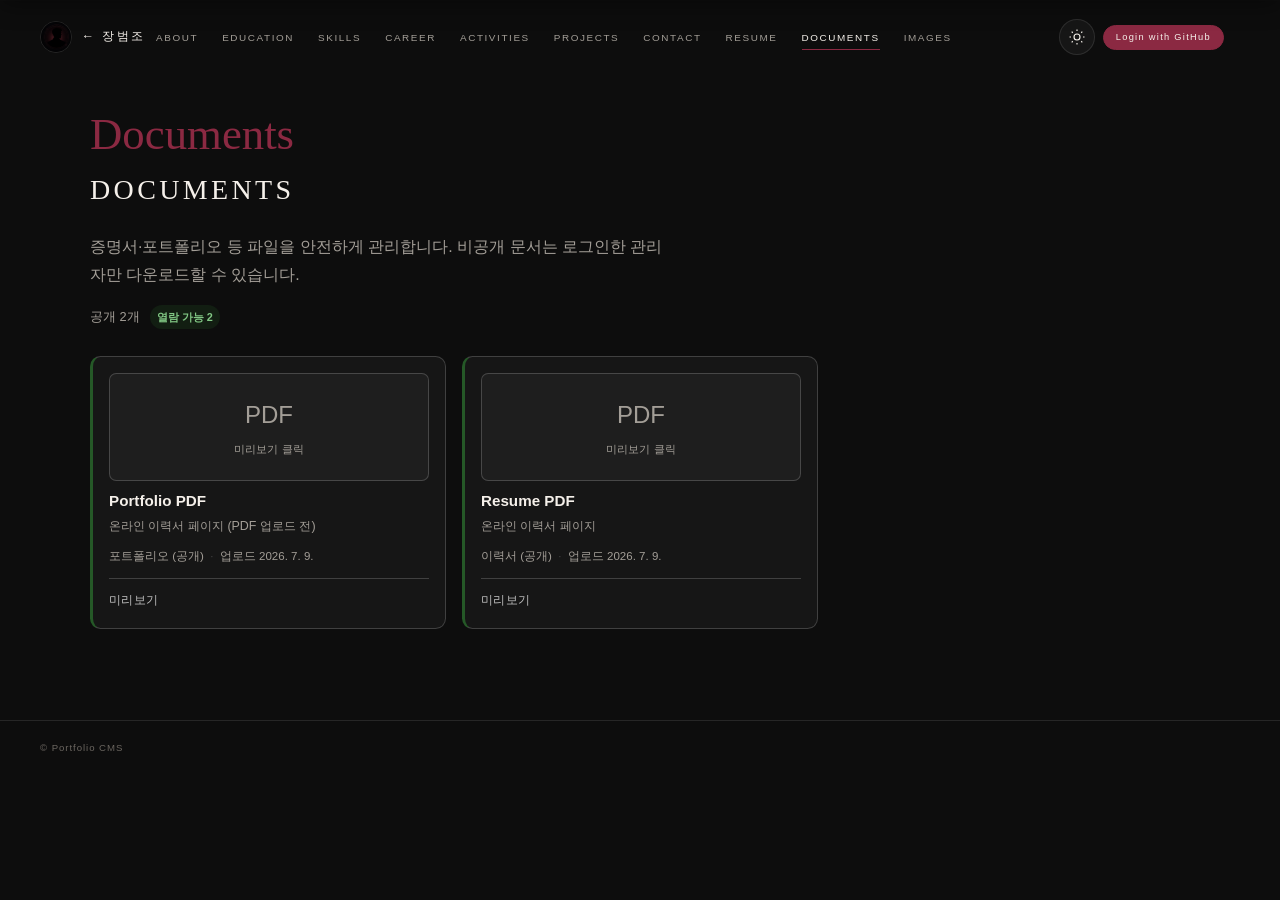
==== pages/documents.html @ 9049a234 "Desktop portfolio upload" ====
<!DOCTYPE html>
<html lang="ko">
<head>
  <meta charset="UTF-8">
  <meta name="viewport" content="width=device-width, initial-scale=1.0, viewport-fit=cover">
  <title>Documents | Portfolio CMS</title>
  <link rel="stylesheet" href="../css/style.css">
  <link rel="stylesheet" href="../css/themes.css">
  <link rel="stylesheet" href="../css/mobile.css">
  <link rel="stylesheet" href="../css/editor.css">
  <link rel="stylesheet" href="../css/pages.css">
</head>
<body>
  <header class="site-header" id="header">
    <a href="../index.html" class="brand">JANG BEOM JO</a>
    <nav class="nav-desktop" id="navDesktop"></nav>
    <div class="header-actions" id="headerActions"></div>
    <button class="nav-toggle" type="button" aria-label="메뉴" aria-expanded="false">
      <span></span><span></span>
    </button>
  </header>
  <nav class="nav-mobile" id="navMobile" aria-hidden="true"></nav>
  <script src="../js/cms/nav.js"></script>

  <main class="page-main">
    <div class="container">
      <div class="documents-page__head reveal">
        <span class="section-index">Documents</span>
        <h1 class="section-title">DOCUMENTS</h1>
        <p class="page-lead">증명서·포트폴리오 등 파일을 안전하게 관리합니다. 비공개 문서는 로그인한 관리자만 다운로드할 수 있습니다.</p>
        <div class="documents-legend reveal edit-only">
          <span class="doc-badge doc-badge--public">공개</span>
          <span class="doc-badge doc-badge--private">비공개</span>
          <span class="doc-badge doc-badge--link">링크 공유</span>
          <span class="doc-badge doc-badge--password">비밀번호</span>
        </div>
        <div class="documents-summary" id="documentsSummary"></div>

        <div class="page-action-hub edit-only" id="documentsActionHub">
          <div class="page-action-bar">
            <button type="button" class="page-action-btn page-action-btn--primary" id="docUploadBtn">↑ 파일 업로드</button>
            <button type="button" class="page-action-btn" id="docAddEmptyBtn">+ 빈 문서 추가</button>
          </div>
        </div>
      </div>
      <div class="doc-dropzone edit-only" id="docDropzone">
        <p>파일을 드래그 앤 드롭하거나 클릭하여 업로드</p>
        <small>PDF, PNG, JPG, DOCX, HWP, ZIP</small>
      </div>
      <div class="documents-grid reveal" id="documentsGrid"></div>
    </div>
  </main>

  <footer class="site-footer"><p>© Portfolio CMS</p></footer>
  <div class="editor-drawer" id="editorDrawer" aria-hidden="true"></div>

  <script src="../js/portfolio-data.js"></script>
  <script src="../js/data-loader.js"></script>
  <script src="../js/editor/store.js"></script>
  <script src="../js/editor/history.js"></script>
  <script src="../js/editor/autosave.js"></script>
  <script src="../js/editor/draft.js"></script>
  <script src="../js/cms/shared.js"></script>
  <script src="../js/cms/documents-access.js"></script>
  <script src="../js/cms/page-actions.js"></script>
  <script src="../js/editor/auth.js"></script>
  <script src="../js/editor/github.js"></script>
  <script src="../js/editor/upload.js"></script>
  <script src="../js/editor/ui.js"></script>
  <script src="../js/cms/github-panel.js"></script>
  <script src="../js/cms/header.js"></script>
  <script src="../js/seo.js"></script>
  <script src="../js/theme.js"></script>
  <script src="../js/editor/inline-editor.js"></script>
  <script src="../js/pages/documents.js"></script>
</body>
</html>
---- css/style.css ----
/* ===================================================
   장범조 Portfolio — Editorial Dark Theme
   =================================================== */

:root {
  --page-gutter: clamp(1rem, 4.5vw, 1.5rem);
  --black: #050505;
  --surface: #0c0c0c;
  --surface-2: #121212;
  --line: rgba(255, 255, 255, 0.1);
  --line-strong: rgba(255, 255, 255, 0.18);
  --white: #f2efe8;
  --muted: #9a9590;
  --muted-dim: #6b6660;
  --accent: #7a1f1f;
  --accent-deep: #4a1212;
  --serif: "Playfair Display", "Noto Serif KR", serif;
  --sans: "Noto Sans KR", sans-serif;
  --signature: "Cormorant Garamond", serif;
  --container: min(1100px, calc(100% - 2 * var(--page-gutter, 1.5rem)));
  --section-pad: clamp(3.5rem, 7vw, 6rem);
  --ease: cubic-bezier(0.22, 1, 0.36, 1);
  --portrait-w: min(280px, 72vw);
  --portrait-w-sm: min(220px, 55vw);
}

*, *::before, *::after { margin: 0; padding: 0; box-sizing: border-box; }

html { scroll-behavior: smooth; scroll-padding-top: 72px; }

body {
  font-family: var(--sans);
  background: var(--black);
  color: var(--white);
  line-height: 1.75;
  font-weight: 300;
  overflow-x: hidden;
  -webkit-font-smoothing: antialiased;
}

a { color: inherit; text-decoration: none; transition: color 0.25s; }

img {
  display: block;
  width: 100%;
  height: 100%;
  object-fit: cover;
  object-position: top center;
}

/* 업로드·프로필 사진 — 원본 색상 유지 */
.brand__logo,
.header-actions__avatar,
.portrait-frame img,
.education-visual__img,
.image-card img,
.doc-card__thumb img,
.project-screenshot,
.hero-portrait img,
.about-portrait img {
  filter: none;
}

.container { width: var(--container); margin-inline: auto; }

/* ── Header ── */
.site-header {
  position: fixed;
  inset: 0 0 auto;
  z-index: 100;
  display: flex;
  align-items: center;
  justify-content: space-between;
  padding: 1.2rem clamp(1.2rem, 4vw, 2.5rem);
  transition: background 0.35s, border-color 0.35s;
  gap: 0.65rem;
}

.site-header .brand,
.site-header .nav-toggle {
  position: relative;
  z-index: 2;
  flex-shrink: 0;
}

.nav-desktop a,
.site-header .brand {
  pointer-events: auto;
}

.site-header.is-scrolled {
  background: rgba(5, 5, 5, 0.92);
  backdrop-filter: blur(12px);
  border-bottom: 1px solid var(--line);
}

.brand {
  font-family: var(--serif);
  font-size: 0.78rem;
  letter-spacing: 0.2em;
  display: inline-flex;
  align-items: center;
  gap: 0.6rem;
}

.brand__logo {
  width: 32px;
  height: 32px;
  border-radius: 50%;
  object-fit: cover;
  border: 1px solid var(--line);
}

.header-actions {
  display: flex;
  align-items: center;
  gap: 0.5rem;
  margin-left: auto;
  margin-right: 1rem;
}

.header-actions__btn,
.header-actions__user {
  display: inline-flex;
  align-items: center;
  gap: 0.45rem;
  padding: 0.4rem 0.75rem;
  font-size: 0.58rem;
  letter-spacing: 0.14em;
  color: var(--muted);
  background: rgba(255, 255, 255, 0.04);
  border: 1px solid var(--line);
  border-radius: 999px;
  cursor: pointer;
}

.header-actions__btn:hover,
.header-actions__user:hover {
  color: var(--white);
  border-color: var(--accent);
}

.header-actions__btn--primary {
  color: var(--white);
  background: var(--accent);
  border-color: var(--accent);
}

.header-actions__btn--ghost {
  background: transparent;
}

.header-actions__avatar {
  width: 24px;
  height: 24px;
  border-radius: 50%;
  object-fit: cover;
  border: 1px solid var(--line);
}

.nav-desktop { display: flex; gap: clamp(0.7rem, 2vw, 1.5rem); }

.nav-desktop a {
  font-size: 0.62rem;
  letter-spacing: 0.16em;
  color: var(--muted);
  position: relative;
}

.nav-desktop a.is-active,
.nav-desktop a:hover { color: var(--white); }

.nav-desktop a.is-active::after {
  content: "";
  position: absolute;
  left: 0;
  bottom: -4px;
  width: 100%;
  height: 1px;
  background: var(--accent);
}

.nav-toggle {
  display: none;
  flex-direction: column;
  gap: 6px;
  background: none;
  border: none;
  cursor: pointer;
  padding: 8px;
  min-width: 44px;
  min-height: 44px;
  align-items: center;
  justify-content: center;
}

header.menu-open {
  z-index: 106;
}

.nav-toggle span { display: block; width: 22px; height: 1px; background: var(--white); transition: transform 0.3s; }

.nav-mobile {
  position: fixed;
  inset: 0;
  z-index: 10100;
  background: rgba(5, 5, 5, 0.98);
  display: flex;
  flex-direction: column;
  align-items: stretch;
  justify-content: flex-start;
  gap: 0;
  padding: calc(4.5rem + env(safe-area-inset-top, 0px)) var(--page-gutter, 1rem) calc(2rem + env(safe-area-inset-bottom, 0px));
  overflow-y: auto;
  -webkit-overflow-scrolling: touch;
  opacity: 0;
  visibility: hidden;
  pointer-events: none;
  transition: opacity 0.25s, visibility 0.25s;
}

.nav-mobile a {
  display: block;
  width: 100%;
  padding: 0.85rem 0.25rem;
  font-family: var(--serif);
  font-size: 1rem;
  letter-spacing: 0.08em;
  color: var(--white);
  text-align: center;
  border-bottom: 1px solid var(--line);
  -webkit-tap-highlight-color: rgba(122, 31, 31, 0.3);
}

.nav-mobile a:active {
  color: var(--accent);
  background: rgba(255, 255, 255, 0.04);
}

.nav-mobile a:hover { color: var(--accent); }

.nav-mobile.is-open,
header.menu-open ~ .nav-mobile,
body.nav-open .nav-mobile {
  opacity: 1;
  visibility: visible;
  pointer-events: auto;
}

.nav-mobile-actions {
  display: flex;
  flex-direction: column;
  align-items: stretch;
  gap: 0.65rem;
  margin-top: 1.25rem;
  padding-top: 1.25rem;
  border-top: 1px solid var(--line);
  width: 100%;
}

.nav-mobile-actions .header-actions__btn,
.nav-mobile-actions .header-actions__user {
  width: 100%;
  justify-content: center;
  padding: 0.65rem 1rem;
  font-size: 0.72rem;
}

.editor-drawer {
  position: fixed;
  inset: 0;
  z-index: 260;
  display: flex;
  justify-content: flex-end;
  pointer-events: none;
  opacity: 0;
  transition: opacity 0.25s ease;
}

.editor-drawer.is-open {
  opacity: 1;
  pointer-events: auto;
}

.editor-drawer__panel {
  width: min(440px, 100%);
  height: 100%;
  background: rgba(12, 12, 12, 0.97);
  border-left: 1px solid var(--line);
  backdrop-filter: blur(22px);
  display: flex;
  flex-direction: column;
  transform: translateX(100%);
  transition: transform 0.3s var(--ease);
}

.editor-drawer.is-open .editor-drawer__panel {
  transform: translateX(0);
}

.editor-drawer__head,
.editor-drawer__foot {
  display: flex;
  justify-content: space-between;
  align-items: center;
  padding: 1rem 1.1rem;
  border-bottom: 1px solid var(--line);
}

.editor-drawer__foot {
  border-top: 1px solid var(--line);
  border-bottom: none;
  margin-top: auto;
}

.editor-drawer__body {
  flex: 1;
  overflow-y: auto;
  padding: 1rem 1.1rem 1.4rem;
}

.editor-drawer__section {
  border: 1px solid var(--line);
  border-radius: 12px;
  padding: 0.8rem;
  margin-bottom: 0.8rem;
  background: rgba(255, 255, 255, 0.025);
}

.editor-drawer__section h4 {
  font-size: 0.72rem;
  letter-spacing: 0.16em;
  color: var(--accent);
  margin-bottom: 0.7rem;
  text-transform: uppercase;
}

.editor-drawer__field {
  display: flex;
  flex-direction: column;
  gap: 0.3rem;
  margin-bottom: 0.7rem;
  font-size: 0.68rem;
  letter-spacing: 0.06em;
  color: var(--muted);
  text-transform: uppercase;
}

.editor-drawer__field input,
.editor-drawer__field textarea,
.editor-drawer__field select {
  width: 100%;
  padding: 0.6rem 0.7rem;
  background: rgba(0, 0, 0, 0.35);
  border: 1px solid var(--line);
  border-radius: 6px;
  color: var(--white);
  font-family: inherit;
  font-size: 0.82rem;
}

.editor-drawer__list {
  display: flex;
  flex-direction: column;
  gap: 0.5rem;
}

.editor-drawer__row {
  display: flex;
  align-items: center;
  gap: 0.4rem;
}

.editor-drawer__row input {
  flex: 1;
}

.editor-drawer__btn,
.editor-drawer__ghost {
  padding: 0.45rem 0.7rem;
  font-size: 0.64rem;
  letter-spacing: 0.1em;
  border: 1px solid var(--line);
  border-radius: 6px;
  background: transparent;
  color: var(--white);
  cursor: pointer;
}

.editor-drawer__btn:hover,
.editor-drawer__ghost:hover {
  border-color: var(--accent);
}

.editor-drawer__btn--primary {
  background: var(--accent);
  border-color: var(--accent);
}

.editor-drawer__dropzone {
  border: 1px dashed var(--accent);
  border-radius: 8px;
  padding: 0.9rem;
  text-align: center;
  color: var(--muted);
  cursor: pointer;
  margin-bottom: 0.6rem;
}

.editor-drawer__dropzone.is-dragover {
  background: rgba(122, 31, 31, 0.12);
}

.editor-drawer__media-list {
  display: flex;
  flex-direction: column;
  gap: 0.5rem;
  margin-bottom: 0.7rem;
}

.editor-drawer__media-item {
  display: flex;
  align-items: center;
  gap: 0.6rem;
  padding: 0.5rem;
  border: 1px solid var(--line);
  border-radius: 8px;
  background: rgba(255, 255, 255, 0.03);
}

.editor-drawer__media-item img {
  width: 44px;
  height: 44px;
  border-radius: 6px;
  object-fit: cover;
  filter: none;
}

.editor-drawer__media-item strong {
  display: block;
  font-size: 0.72rem;
  color: var(--white);
}

.editor-drawer__media-item span {
  display: block;
  font-size: 0.62rem;
  color: var(--muted);
}

@media (max-width: 900px) {
  .header-actions {
    margin-right: 0.5rem;
  }
}

@media (max-width: 960px) {
  .nav-desktop { display: none; }
  .nav-toggle { display: flex; }
  #headerActions { display: none; }
  .site-header {
    padding: 0.85rem clamp(0.85rem, 3vw, 1.25rem);
    gap: 0.5rem;
  }
}

.menu-open .nav-toggle span:first-child { transform: translateY(3.5px) rotate(45deg); }
.menu-open .nav-toggle span:last-child { transform: translateY(-3.5px) rotate(-45deg); }

/* ── Portrait frames (controlled size) ── */
.portrait-frame {
  position: relative;
  overflow: hidden;
  background: var(--surface-2);
  border: 1px solid var(--line);
}

.portrait-frame--hero {
  width: var(--portrait-w);
  aspect-ratio: 3 / 4;
  max-height: min(68vh, 480px);
}

.portrait-frame--about {
  width: var(--portrait-w-sm);
  aspect-ratio: 3 / 4;
  margin-left: auto;
}

/* ── Hero ── */
.hero {
  min-height: 100vh;
  display: flex;
  align-items: center;
  padding: clamp(5rem, 10vw, 7rem) 0 clamp(2rem, 4vw, 3rem);
}

.hero-inner {
  display: grid;
  grid-template-columns: auto 1fr;
  align-items: center;
  gap: clamp(2rem, 5vw, 4.5rem);
}

.hero-body {
  position: relative;
  max-width: 520px;
}

.hero-eyebrow {
  font-size: 0.68rem;
  letter-spacing: 0.18em;
  color: var(--accent);
  text-transform: uppercase;
  margin-bottom: 1.2rem;
}

.hero-name {
  font-family: var(--serif);
  font-size: clamp(2.4rem, 5.5vw, 4.2rem);
  font-weight: 400;
  line-height: 1.08;
  letter-spacing: 0.03em;
  margin-bottom: 1.4rem;
}

.hero-tagline-ko {
  font-size: 0.92rem;
  color: var(--white);
  line-height: 1.85;
  margin-bottom: 0.5rem;
}

.hero-tagline-en {
  font-size: 0.82rem;
  color: var(--muted);
  line-height: 1.8;
  margin-bottom: 1.8rem;
}

.hero-links {
  display: flex;
  align-items: center;
  gap: 0.7rem;
  font-size: 0.65rem;
  letter-spacing: 0.14em;
  color: var(--muted);
}

.hero-links a:hover { color: var(--white); }
.hero-links span { color: var(--muted-dim); }

.hero-scroll {
  position: absolute;
  right: -2rem;
  bottom: 0;
  display: flex;
  flex-direction: column;
  align-items: center;
  gap: 0.6rem;
}

.hero-scroll span {
  writing-mode: vertical-rl;
  font-size: 0.58rem;
  letter-spacing: 0.28em;
  color: var(--muted-dim);
}

.hero-scroll i {
  display: block;
  width: 1px;
  height: 48px;
  background: linear-gradient(to bottom, var(--muted-dim), transparent);
  animation: scrollPulse 2s ease-in-out infinite;
}

@keyframes scrollPulse {
  0%, 100% { opacity: 0.35; }
  50% { opacity: 1; }
}

/* ── Sections shared ── */
.section { position: relative; }

.section-index {
  display: block;
  font-family: var(--serif);
  font-size: clamp(2rem, 3.5vw, 3rem);
  color: var(--accent);
  line-height: 1;
  margin-bottom: 0.5rem;
}

.section-index--light { color: rgba(255, 255, 255, 0.45); }

.section-title {
  font-family: var(--serif);
  font-size: clamp(1.3rem, 2.5vw, 1.75rem);
  font-weight: 400;
  letter-spacing: 0.12em;
  margin-bottom: 1.2rem;
}

.section-title--light { color: var(--white); }

.section-head {
  display: flex;
  justify-content: space-between;
  align-items: flex-end;
  margin-bottom: 2rem;
  padding-bottom: 1rem;
  border-bottom: 1px solid var(--line);
}

.text-link {
  font-size: 0.65rem;
  letter-spacing: 0.12em;
  color: var(--muted);
  transition: color 0.25s;
}

.text-link:hover { color: var(--white); }

.reveal {
  opacity: 0;
  transform: translateY(24px);
  transition: opacity 0.8s var(--ease), transform 0.8s var(--ease);
}

.reveal.is-visible { opacity: 1; transform: translateY(0); }

/* ── About ── */
.section-about {
  padding: var(--section-pad) 0;
  background: var(--surface);
  border-top: 1px solid var(--line);
}

.about-grid {
  display: grid;
  grid-template-columns: 1fr auto;
  gap: clamp(2rem, 4vw, 3.5rem);
  align-items: start;
  margin-bottom: clamp(2rem, 4vw, 3rem);
}

.about-copy p {
  color: var(--muted);
  font-size: 0.9rem;
  margin-bottom: 0.85rem;
  max-width: 480px;
  line-height: 1.85;
}

.signature {
  font-family: var(--signature);
  font-style: italic;
  font-size: 1.6rem;
  color: var(--white) !important;
  margin-top: 1.2rem !important;
}

.about-meta {
  display: grid;
  grid-template-columns: 1fr 1fr;
  gap: clamp(1.5rem, 3vw, 3rem);
  padding-top: 2rem;
  border-top: 1px solid var(--line);
}

.meta-block h3 {
  font-size: 0.65rem;
  letter-spacing: 0.18em;
  color: var(--muted-dim);
  margin-bottom: 1.2rem;
}

.timeline-compact { list-style: none; }

.timeline-compact time {
  display: block;
  font-size: 0.72rem;
  color: var(--muted-dim);
  margin-bottom: 0.2rem;
}

.timeline-compact p {
  font-size: 0.88rem;
  color: var(--white);
  margin-bottom: 0.8rem;
}

.stack-lines p {
  display: flex;
  gap: 1rem;
  font-size: 0.82rem;
  color: var(--muted);
  padding: 0.55rem 0;
  border-bottom: 1px solid var(--line);
}

.stack-lines p span {
  flex: 0 0 72px;
  font-size: 0.65rem;
  letter-spacing: 0.1em;
  color: var(--white);
}

/* ── Skills ── */
.section-skills {
  padding: var(--section-pad) 0;
  background: var(--black);
}

.skill-bar { margin-bottom: 1.2rem; }

.skill-bar__label {
  display: flex;
  justify-content: space-between;
  margin-bottom: 0.45rem;
  font-size: 0.72rem;
}

.skill-bar__label span:first-child { color: var(--white); letter-spacing: 0.06em; }
.skill-bar__label span:last-child { color: var(--muted-dim); font-size: 0.62rem; }

.skill-bar__track {
  height: 2px;
  background: rgba(255, 255, 255, 0.08);
}

.skill-bar__fill {
  height: 100%;
  width: 0;
  background: linear-gradient(to right, var(--accent), var(--white));
  transition: width 1.1s var(--ease);
}

.reveal.is-visible .skill-bar__fill { width: var(--w); }

.tech-cloud {
  display: flex;
  flex-wrap: wrap;
  gap: 0.45rem;
  margin-top: 2rem;
  padding-top: 1.5rem;
  border-top: 1px solid var(--line);
}

.tech-tag {
  font-size: 0.62rem;
  letter-spacing: 0.06em;
  padding: 0.3rem 0.6rem;
  border: 1px solid var(--line);
  color: var(--muted);
}

/* ── Education ── */
.section-education {
  display: grid;
  grid-template-columns: 1fr 1fr;
  min-height: 380px;
}

.education-panel {
  position: relative;
  overflow: hidden;
  background: var(--accent-deep);
  display: flex;
  flex-direction: column;
  justify-content: center;
}

.education-panel__bg {
  position: absolute;
  inset: 0;
  z-index: 0;
  background-color: var(--accent-deep);
  background-size: cover;
  background-position: center;
  background-repeat: no-repeat;
}

.education-panel__content {
  position: relative;
  z-index: 1;
  padding: clamp(2rem, 4vw, 3.5rem);
}

.education-panel__bg-btn {
  position: absolute;
  top: 1rem;
  right: 1rem;
  z-index: 2;
  padding: 0.45rem 0.75rem;
  border: 1px solid rgba(255, 255, 255, 0.35);
  background: rgba(0, 0, 0, 0.35);
  color: rgba(255, 255, 255, 0.9);
  font-size: 0.62rem;
  letter-spacing: 0.08em;
  cursor: pointer;
  transition: background 0.25s, border-color 0.25s;
}

.education-panel__bg-btn:hover {
  background: rgba(0, 0, 0, 0.55);
  border-color: rgba(255, 255, 255, 0.55);
}

.timeline-full { list-style: none; margin-bottom: 1.5rem; }

.timeline-full li {
  display: grid;
  grid-template-columns: 130px 1fr;
  gap: 1rem;
  padding: 1rem 0;
  border-bottom: 1px solid rgba(255, 255, 255, 0.1);
}

.timeline-full li:last-child { border-bottom: none; }

.timeline-full time {
  font-size: 0.72rem;
  color: rgba(255, 255, 255, 0.45);
}

.timeline-full strong {
  display: block;
  font-weight: 500;
  font-size: 0.88rem;
  margin-bottom: 0.2rem;
}

.timeline-full p {
  font-size: 0.8rem;
  color: rgba(255, 255, 255, 0.6);
  line-height: 1.65;
}

.education-panel .text-link { color: rgba(255, 255, 255, 0.65); }
.education-panel .text-link:hover { color: var(--white); }

.education-resume-links {
  display: flex;
  flex-wrap: wrap;
  gap: 1.25rem;
  margin-top: 1.25rem;
}

.section-crosslink {
  margin-top: 1rem;
  font-size: 0.85rem;
  color: var(--muted);
}

.section-crosslink a {
  color: var(--accent);
  font-weight: 500;
}

.education-visual {
  position: relative;
  overflow: hidden;
  min-height: 280px;
  height: 100%;
  background: var(--black);
}

.education-visual__img {
  display: block;
  width: 100%;
  height: 100%;
  min-height: 280px;
  object-fit: cover;
  object-position: center;
}

.education-visual__deco {
  position: absolute;
  right: clamp(1.2rem, 3vw, 2.5rem);
  top: 50%;
  transform: translateY(-50%);
  z-index: 1;
  writing-mode: vertical-rl;
  font-family: var(--serif);
  font-size: clamp(0.9rem, 1.8vw, 1.25rem);
  letter-spacing: 0.35em;
  color: rgba(255, 255, 255, 0.12);
  line-height: 2.2;
  user-select: none;
}

/* ── Projects ── */
.section-projects {
  padding: var(--section-pad) 0;
  background: var(--surface);
  border-top: 1px solid var(--line);
}

.project-grid {
  display: grid;
  grid-template-columns: repeat(3, 1fr);
  gap: 1rem;
}

.project-card {
  border: 1px solid var(--line);
  background: var(--surface-2);
  cursor: pointer;
  transition: transform 0.35s var(--ease), border-color 0.35s;
}

.project-card:hover {
  transform: translateY(-4px);
  border-color: var(--line-strong);
}

.project-card__thumb { height: 140px; }

.project-card__thumb--paws {
  background: linear-gradient(160deg, rgba(122, 31, 31, 0.4), #141010);
}

.project-card__thumb--health {
  background: linear-gradient(160deg, rgba(80, 90, 110, 0.45), #0e1014);
}

.project-card__thumb--hobby {
  background: linear-gradient(160deg, rgba(70, 85, 65, 0.4), #0c0e0b);
}

.project-card__body { padding: 1.1rem; }

.project-card__meta {
  display: flex;
  justify-content: space-between;
  align-items: baseline;
  margin-bottom: 0.25rem;
}

.project-card__meta h3 {
  font-family: var(--serif);
  font-size: 0.95rem;
  letter-spacing: 0.04em;
}

.project-card__gh {
  font-size: 0.75rem;
  color: var(--muted-dim);
}

.project-card__gh:hover { color: var(--white); }

.project-card__body time {
  display: block;
  font-size: 0.65rem;
  color: var(--accent);
  letter-spacing: 0.08em;
  margin-bottom: 0.15rem;
}

.project-card__body small {
  display: block;
  font-size: 0.68rem;
  color: var(--muted-dim);
  margin-bottom: 0.5rem;
}

.project-card__body p {
  font-size: 0.8rem;
  color: var(--muted);
  line-height: 1.7;
  min-height: 2.6em;
  margin-bottom: 0.7rem;
}

.project-card__tags { display: flex; flex-wrap: wrap; gap: 0.3rem; }

.project-card__tags span {
  font-size: 0.58rem;
  letter-spacing: 0.05em;
  padding: 0.2rem 0.45rem;
  border: 1px solid var(--line);
  color: var(--muted-dim);
}

/* ── Activities ── */
.section-activities {
  padding: var(--section-pad) 0;
  position: relative;
  border-top: 1px solid var(--line);
}

.section-activities__bg {
  position: absolute;
  inset: 0;
  background-size: cover;
  background-position: center;
  background-repeat: no-repeat;
  filter: grayscale(100%) blur(1px);
  z-index: 0;
}

.section-activities .container { position: relative; z-index: 1; }

.activity-grid {
  display: grid;
  grid-template-columns: repeat(4, 1fr);
  gap: 0.85rem;
}

.activity-card {
  text-align: center;
  padding: 1.4rem 0.8rem;
  border: 1px solid var(--line);
  background: rgba(255, 255, 255, 0.03);
  transition: background 0.3s;
}

.activity-card:hover { background: rgba(255, 255, 255, 0.06); }

.activity-card time {
  display: block;
  font-size: 0.6rem;
  color: var(--accent);
  letter-spacing: 0.08em;
  margin-bottom: 0.5rem;
}

.activity-card p {
  font-size: 0.85rem;
  line-height: 1.55;
  margin-bottom: 0.25rem;
}

.activity-card small {
  font-size: 0.72rem;
  color: var(--muted);
}

/* ── Contact (compact) ── */
.section-contact {
  padding: clamp(2.5rem, 5vw, 3.5rem) 0;
  background: var(--surface);
  border-top: 1px solid var(--line);
}

.contact-compact {
  max-width: 900px;
}

.contact-head {
  display: flex;
  align-items: baseline;
  gap: 1.2rem;
  margin-bottom: 0.5rem;
}

.contact-head .section-index { margin-bottom: 0; font-size: 1.8rem; }
.contact-head .section-title { margin-bottom: 0; font-size: 1.2rem; }

.contact-lead {
  font-size: 0.85rem;
  color: var(--muted);
  margin-bottom: 1.2rem;
}

.contact-row {
  display: grid;
  grid-template-columns: repeat(4, 1fr);
  gap: 1rem;
  padding-top: 1rem;
  border-top: 1px solid var(--line);
}

.edit-mode .contact-row {
  grid-template-columns: repeat(3, 1fr);
}

.contact-link-field {
  display: inline-block;
  min-width: 6rem;
  min-height: 1.2em;
  word-break: break-all;
}

.edit-mode .contact-link-field:empty::before,
.edit-mode .contact-link-field[data-placeholder]:not(:focus):empty::before {
  content: attr(data-placeholder);
  color: var(--muted);
  opacity: 0.6;
}

.contact-row dt {
  font-size: 0.58rem;
  letter-spacing: 0.16em;
  color: var(--muted-dim);
  margin-bottom: 0.25rem;
}

.contact-row dd { font-size: 0.82rem; }

.copy-btn {
  background: none;
  border: none;
  color: var(--white);
  font-family: inherit;
  font-size: inherit;
  cursor: pointer;
  padding: 0;
  text-align: left;
}

.copy-btn:hover,
.contact-row a:hover { color: var(--accent); }

/* ── Footer & toast ── */
.site-footer {
  display: flex;
  justify-content: space-between;
  align-items: center;
  padding: 1.2rem clamp(1.2rem, 4vw, 2.5rem);
  border-top: 1px solid var(--line);
  font-size: 0.6rem;
  letter-spacing: 0.1em;
  color: var(--muted-dim);
}

.top-btn {
  background: none;
  border: 1px solid var(--line);
  color: var(--muted);
  font-size: 0.58rem;
  letter-spacing: 0.12em;
  padding: 0.4rem 0.75rem;
  cursor: pointer;
  transition: color 0.25s, border-color 0.25s;
}

.top-btn:hover { color: var(--white); border-color: var(--line-strong); }

.toast {
  position: fixed;
  bottom: 1.5rem;
  left: 50%;
  transform: translateX(-50%) translateY(16px);
  background: var(--surface-2);
  border: 1px solid var(--line-strong);
  color: var(--white);
  font-size: 0.72rem;
  padding: 0.5rem 1rem;
  opacity: 0;
  pointer-events: none;
  transition: opacity 0.3s, transform 0.3s;
  z-index: 200;
}

.toast.is-show {
  opacity: 1;
  transform: translateX(-50%) translateY(0);
}

/* ── Tablet ── */
@media (max-width: 960px) {
  .hero-inner {
    grid-template-columns: 1fr;
    justify-items: center;
    text-align: center;
  }

  .hero-body { max-width: 100%; }
  .hero-scroll { display: none; }
  .hero-links { justify-content: center; }

  /* ABOUT — 모바일/태블릿 왼쪽 정렬 */
  .about-grid {
    grid-template-columns: 1fr;
    justify-items: start;
    text-align: left;
  }

  .about-copy,
  .about-meta,
  .about-sections,
  .detail-lines,
  .detail-lines__heading,
  .section-crosslink {
    text-align: left;
    width: 100%;
  }

  .about-copy p { max-width: 100%; }
  .portrait-frame--about { margin-inline: 0; }
  .about-portrait { justify-self: start; }

  .about-meta { grid-template-columns: 1fr; }

  .section-education { grid-template-columns: 1fr; }
  .education-visual { min-height: 200px; }

  .project-grid { grid-template-columns: 1fr 1fr; }
  .activity-grid { grid-template-columns: 1fr 1fr; }

  .contact-row { grid-template-columns: 1fr 1fr; }
}

/* ── Mobile — smaller typography ── */
@media (max-width: 640px) {
  .about-section-block,
  .about-section-block p,
  .signature {
    text-align: left;
  }

  :root {
    --section-pad: 2.5rem;
    --portrait-w: min(200px, 58vw);
    --portrait-w-sm: min(160px, 45vw);
  }

  .nav-desktop { display: none; }
  .nav-toggle { display: flex; }
  #headerActions { display: none; }

  .brand { font-size: 0.65rem; }

  .hero { min-height: auto; padding-top: 5rem; }
  .portrait-frame--hero { max-height: 340px; }

  .hero-eyebrow { font-size: 0.58rem; margin-bottom: 0.8rem; }
  .hero-name { font-size: 1.85rem; margin-bottom: 1rem; }
  .hero-tagline-ko { font-size: 0.78rem; line-height: 1.75; }
  .hero-tagline-en { font-size: 0.72rem; margin-bottom: 1.2rem; }
  .hero-links { font-size: 0.58rem; }

  .section-index { font-size: 1.5rem; }
  .section-title { font-size: 1rem; letter-spacing: 0.08em; margin-bottom: 0.8rem; }

  .about-copy p { font-size: 0.78rem; }
  .signature { font-size: 1.2rem; }

  .meta-block h3 { font-size: 0.58rem; }
  .timeline-compact p { font-size: 0.78rem; }
  .stack-lines p { font-size: 0.72rem; }

  .skill-bar__label { font-size: 0.62rem; }
  .skill-bar__label span:last-child { font-size: 0.55rem; }
  .tech-tag { font-size: 0.55rem; }

  .timeline-full li { grid-template-columns: 1fr; gap: 0.25rem; padding: 0.8rem 0; }
  .timeline-full strong { font-size: 0.78rem; }
  .timeline-full p { font-size: 0.72rem; }

  .education-visual__deco { font-size: 0.75rem; letter-spacing: 0.2em; }

  .project-grid,
  .activity-grid { grid-template-columns: 1fr; }

  .project-card__thumb { height: 110px; }
  .project-card__body { padding: 0.9rem; }
  .project-card__meta h3 { font-size: 0.85rem; }
  .project-card__body p { font-size: 0.72rem; min-height: auto; }

  .activity-card { padding: 1rem 0.6rem; }
  .activity-card p { font-size: 0.75rem; }
  .activity-card small { font-size: 0.65rem; }

  .contact-head .section-index { font-size: 1.3rem; }
  .contact-head .section-title { font-size: 0.95rem; }
  .contact-lead { font-size: 0.75rem; margin-bottom: 0.8rem; }
  .contact-row { grid-template-columns: 1fr; gap: 0.7rem; }
  .contact-row dd { font-size: 0.75rem; }

  .section-head { flex-direction: column; align-items: flex-start; gap: 0.5rem; }

  .site-footer {
    flex-direction: column;
    gap: 0.6rem;
    font-size: 0.55rem;
  }

  .header-actions__btn,
  .header-actions__user {
    padding: 0.28rem 0.5rem;
    font-size: 0.52rem;
  }

  .nav-mobile-actions .header-actions__btn,
  .nav-mobile-actions .header-actions__user {
    padding: 0.45rem 0.65rem;
    font-size: 0.62rem;
  }

  .nav-mobile a {
    font-size: 0.82rem;
    padding: 0.5rem 0.35rem;
  }

  .top-btn {
    padding: 0.28rem 0.5rem;
    font-size: 0.52rem;
  }
}

/* ===================================================
   Legacy — pages/*.html (nav-mobile / nav-desktop 제외)
   =================================================== */
nav:not(.nav-mobile):not(.nav-desktop) {
  border-bottom: 1px solid var(--line);
  background: rgba(5, 5, 5, 0.95);
  position: sticky;
  top: 0;
  z-index: 50;
}

.nav-container {
  width: var(--container);
  margin: 0 auto;
  display: flex;
  align-items: center;
  justify-content: space-between;
  padding: 1rem 0;
}

.logo { font-family: var(--serif); letter-spacing: 0.1em; }

.menu { display: flex; gap: 1rem; }
.menu a { font-size: 0.72rem; letter-spacing: 0.08em; color: var(--muted); }
.menu a:hover { color: var(--white); }

.project-detail { width: var(--container); margin: 0 auto 3rem; padding-top: 1rem; }
.project-detail h1 { font-family: var(--serif); margin-bottom: 0.4rem; }
.project-subtitle { color: var(--muted); margin-bottom: 1.5rem; }

.detail-card {
  border: 1px solid var(--line);
  background: var(--surface);
  padding: 1.4rem;
  margin-bottom: 0.8rem;
}

.detail-card h2 {
  font-family: var(--serif);
  font-size: 0.95rem;
  color: var(--accent);
  margin-bottom: 0.7rem;
  letter-spacing: 0.06em;
}

.detail-card ul { list-style: none; }
.detail-card li { color: var(--muted); margin-bottom: 0.4rem; padding-left: 1rem; position: relative; }
.detail-card li::before { content: "—"; position: absolute; left: 0; color: var(--accent); font-size: 0.65rem; }
.detail-card p { color: var(--muted); line-height: 1.8; }

.tech { display: flex; flex-wrap: wrap; gap: 0.4rem; }
.tech span {
  font-size: 0.65rem;
  border: 1px solid var(--line);
  padding: 0.25rem 0.55rem;
  color: var(--muted);
}

.btn {
  display: inline-block;
  margin-right: 0.5rem;
  margin-bottom: 0.5rem;
  padding: 0.6rem 1.1rem;
  border: 1px solid var(--line-strong);
  color: var(--white);
  font-size: 0.72rem;
  letter-spacing: 0.08em;
  transition: background 0.25s;
}

.btn-primary { background: var(--accent-deep); border-color: var(--accent); }
.btn-primary:hover { background: var(--accent); }
---- css/themes.css ----
/* ===================================================
   Theme System
   =================================================== */

:root {
  --header-bg: rgba(13, 13, 13, 0.92);
  --overlay-bg: rgba(13, 13, 13, 0.86);
  --nav-mobile-bg: rgba(13, 13, 13, 0.98);
  --panel-overlay: linear-gradient(rgba(92, 26, 42, 0.82), rgba(92, 26, 42, 0.9));
}

/* ── Theme Switcher ── */
.theme-switcher { position: relative; flex-shrink: 0; }

.theme-switcher__toggle {
  display: inline-flex;
  align-items: center;
  justify-content: center;
  width: 36px;
  height: 36px;
  border: 1px solid var(--line);
  border-radius: 50%;
  background: var(--surface);
  color: var(--white);
  cursor: pointer;
  transition: border-color 0.25s, background 0.25s, transform 0.2s;
}

.theme-switcher__toggle:hover {
  border-color: var(--accent);
  background: var(--surface-2);
}

.theme-switcher__panel {
  position: absolute;
  top: calc(100% + 0.6rem);
  right: 0;
  width: min(340px, calc(100vw - 2rem));
  padding: 1rem;
  background: var(--surface);
  border: 1px solid var(--line-strong);
  border-radius: 0.85rem;
  box-shadow: 0 20px 50px rgba(0, 0, 0, 0.28);
  opacity: 0;
  visibility: hidden;
  transform: translateY(-6px);
  transition: opacity 0.25s, transform 0.25s, visibility 0.25s;
  z-index: 200;
}

.theme-switcher__panel.is-open {
  opacity: 1;
  visibility: visible;
  transform: translateY(0);
}

.theme-switcher__title {
  font-size: 0.62rem;
  letter-spacing: 0.16em;
  color: var(--muted);
  margin-bottom: 0.75rem;
  text-transform: uppercase;
}

.theme-switcher__grid {
  display: grid;
  grid-template-columns: 1fr 1fr;
  gap: 0.55rem;
}

.theme-switcher__card {
  display: flex;
  flex-direction: column;
  align-items: flex-start;
  gap: 0.2rem;
  padding: 0.7rem;
  border: 1px solid var(--line);
  border-radius: 0.6rem;
  background: var(--surface-2);
  color: var(--white);
  cursor: pointer;
  text-align: left;
  transition: border-color 0.2s, transform 0.15s, box-shadow 0.2s;
}

.theme-switcher__card:hover {
  border-color: var(--accent);
  transform: translateY(-1px);
}

.theme-switcher__card.is-active {
  border-color: var(--accent);
  box-shadow: 0 0 0 1px var(--accent);
}

.theme-switcher__preview {
  display: block;
  width: 100%;
  height: 28px;
  border-radius: 0.35rem;
  margin-bottom: 0.35rem;
  background: linear-gradient(135deg, var(--card-bg) 55%, var(--card-accent) 55%);
  border: 1px solid rgba(128, 128, 128, 0.2);
}

.theme-switcher__label {
  font-size: 0.72rem;
  font-weight: 500;
  letter-spacing: 0.04em;
}

.theme-switcher__desc {
  font-size: 0.58rem;
  color: var(--muted);
  line-height: 1.3;
}

/* ── Light mode ── */
body.theme-light .site-header.is-scrolled {
  background: var(--header-bg);
  border-bottom-color: var(--line);
}

body.theme-light .nav-mobile {
  background: var(--nav-mobile-bg);
}

body.theme-light .nav-desktop a.is-active,
body.theme-light .nav-desktop a:hover {
  color: var(--accent);
}

body.theme-light .nav-toggle span {
  background: var(--white);
}

body.theme-light .skill-bar__track {
  background: rgba(0, 0, 0, 0.08);
}

body.theme-light .skill-bar__fill {
  background: linear-gradient(to right, var(--accent), var(--accent-deep));
}

body.theme-light .activity-card {
  background: rgba(0, 0, 0, 0.02);
}

body.theme-light .activity-card:hover {
  background: rgba(0, 0, 0, 0.05);
}

body.theme-light .education-panel__bg-btn {
  border-color: rgba(0, 0, 0, 0.15);
  background: rgba(255, 255, 255, 0.82);
  color: #222;
}

body.theme-light .section-about {
  background: var(--surface);
}

body.theme-light .section-skills {
  background: var(--black);
}

body.theme-light .project-card,
body.theme-light .activity-card,
body.theme-light .resume-card,
body.theme-light .doc-card {
  border-color: var(--line);
  background: var(--surface);
}

body.theme-light .theme-switcher__panel {
  box-shadow: 0 20px 50px rgba(0, 0, 0, 0.1);
}

/* ── Preset accents ── */
body.theme-modern .education-panel,
body.theme-ivory .education-panel {
  background: var(--accent-deep);
}

body.theme-ink .skill-bar__fill {
  background: linear-gradient(to right, var(--accent), #A8C0D8);
}

body.theme-rosewood .section-title {
  letter-spacing: 0.05em;
}

body.theme-paper .brand {
  letter-spacing: 0.22em;
}

body.theme-obsidian .section-title {
  letter-spacing: 0.08em;
}

body.theme-obsidian .nav-desktop a.is-active::after {
  background: var(--accent);
}

/* ── Global surfaces ── */
.site-header.is-scrolled {
  background: var(--header-bg) !important;
}

.nav-mobile {
  background: var(--nav-mobile-bg) !important;
}

@media (max-width: 768px) {
  .theme-switcher__panel {
    position: fixed;
    top: auto;
    bottom: 0;
    left: 0;
    right: 0;
    width: 100%;
    max-width: 100%;
    border-radius: 1rem 1rem 0 0;
    transform: translateY(100%);
    padding: 1.25rem 1rem calc(1.25rem + env(safe-area-inset-bottom));
  }

  .theme-switcher__panel.is-open {
    transform: translateY(0);
  }

  .theme-switcher__grid {
    max-height: 52vh;
    overflow-y: auto;
  }
}
---- css/mobile.css ----
/* ===================================================
   모바일 레이아웃 — 여백 · 네비 · overflow
   =================================================== */

:root {
  --page-gutter: clamp(1rem, 4.5vw, 1.5rem);
}

@media (max-width: 960px) {
  :root {
    --container: 100%;
    --page-gutter: clamp(1rem, 4vw, 1.25rem);
  }

  .container {
    width: 100%;
    max-width: 100%;
    padding-inline: var(--page-gutter);
    box-sizing: border-box;
  }

  .site-header {
    padding-inline: var(--page-gutter);
    min-height: 56px;
  }

  .brand {
    letter-spacing: 0.1em;
    font-size: 0.68rem;
    max-width: calc(100vw - 72px);
    overflow: hidden;
    text-overflow: ellipsis;
    white-space: nowrap;
  }

  .section-index,
  .section-title,
  .hero-name,
  .about-copy,
  .about-copy p,
  .page-lead,
  .meta-block,
  .stack-lines p,
  .timeline-compact p,
  .detail-lines li {
    overflow-wrap: anywhere;
    word-break: keep-all;
  }

  .resume-grid,
  .documents-grid,
  .training-grid {
    grid-template-columns: 1fr !important;
    gap: 0.85rem;
  }

  .page-action-hub,
  .section-add-hub,
  .doc-dropzone {
    margin-left: 0;
    margin-right: 0;
  }

  .page-action-bar {
    gap: 0.45rem;
  }
}

@media (max-width: 640px) {
  :root {
    --page-gutter: 1rem;
    --section-pad: 2.25rem;
  }

  html {
    -webkit-text-size-adjust: 100%;
  }

  body {
    overflow-x: clip;
  }

  main,
  .page-main {
    overflow-x: clip;
  }

  .hero-inner,
  .container {
    padding-inline: var(--page-gutter);
  }

  .section-title {
    letter-spacing: 0.06em;
    font-size: 0.95rem;
  }

  .section-index {
    font-size: 1.35rem;
  }

  /* 에디터 툴바 위에 모바일 메뉴 */
  body.nav-open .nav-mobile {
    z-index: 10100 !important;
  }

  body.nav-open .editor-toolbar {
    z-index: 50;
  }

  body.nav-open header.menu-open {
    z-index: 10101;
  }
}
---- css/editor.css ----
/* ===================================================
   인라인 편집 UI — 편집모드에서만 표시
   =================================================== */

/* 편집 버튼 (헤더 우측) */
.edit-toggle-btn {
  position: fixed;
  top: 1rem;
  right: clamp(1.2rem, 4vw, 2.5rem);
  z-index: 110;
  padding: 0.35rem 0.75rem;
  font-size: 0.58rem;
  letter-spacing: 0.14em;
  font-family: inherit;
  color: var(--muted);
  background: rgba(5, 5, 5, 0.6);
  backdrop-filter: blur(8px);
  border: 1px solid var(--line);
  border-radius: 4px;
  cursor: pointer;
  transition: all 0.25s;
}

.edit-toggle-btn:hover {
  color: var(--white);
  border-color: var(--accent);
}

/* 편집 툴바 (상단 고정) */
.editor-toolbar {
  position: fixed;
  top: 0;
  left: 0;
  right: 0;
  transform: translateY(-100%);
  z-index: 10050;
  display: flex;
  align-items: center;
  justify-content: center;
  gap: 0.4rem;
  padding: 0.55rem 1rem;
  background: rgba(12, 12, 12, 0.96);
  backdrop-filter: blur(20px);
  border-bottom: 1px solid rgba(255, 255, 255, 0.12);
  box-shadow: 0 4px 24px rgba(0, 0, 0, 0.45);
  transition: transform 0.35s cubic-bezier(0.22, 1, 0.36, 1);
}

.editor-toolbar.is-visible {
  transform: translateY(0);
}

body.edit-mode {
  --editor-toolbar-h: 48px;
  padding-top: var(--editor-toolbar-h);
}

body.edit-mode .site-header {
  top: var(--editor-toolbar-h);
}

.editor-toolbar__badge {
  font-size: 0.62rem;
  letter-spacing: 0.1em;
  color: var(--accent);
  padding-right: 0.6rem;
  border-right: 1px solid rgba(255, 255, 255, 0.1);
  margin-right: 0.2rem;
}

.editor-toolbar__btn {
  padding: 0.45rem 0.9rem;
  font-size: 0.68rem;
  letter-spacing: 0.06em;
  font-family: inherit;
  border: 1px solid rgba(255, 255, 255, 0.12);
  border-radius: 6px;
  background: transparent;
  color: var(--white);
  cursor: pointer;
  transition: all 0.2s;
}

.editor-toolbar__btn:hover { border-color: var(--accent); }
.editor-toolbar__btn--primary { background: var(--accent); border-color: var(--accent); }
.editor-toolbar__btn--primary:hover { background: var(--accent-deep); }
.editor-toolbar__btn--ghost { border-color: transparent; color: var(--muted); }

/* 편집모드 — 편집 가능 요소 스타일 */
.edit-mode .is-editable {
  outline: 1px dashed rgba(122, 31, 31, 0.5);
  outline-offset: 3px;
  border-radius: 2px;
  cursor: text;
  transition: outline-color 0.2s, background 0.2s;
}

.edit-mode .is-editable:hover {
  outline-color: var(--accent);
  background: rgba(122, 31, 31, 0.06);
}

.edit-mode .is-editable:focus {
  outline: 2px solid var(--accent);
  background: rgba(122, 31, 31, 0.1);
}

.edit-mode .is-editable::after {
  content: "✎";
  position: absolute;
  top: -8px;
  right: -8px;
  font-size: 0.6rem;
  color: var(--accent);
  opacity: 0;
  transition: opacity 0.2s;
  pointer-events: none;
}

.edit-mode .is-editable { position: relative; }
.edit-mode .is-editable:hover::after { opacity: 1; }

/* 이미지 편집 */
.edit-mode .is-editable-image {
  cursor: pointer;
  outline: 2px dashed rgba(122, 31, 31, 0.4);
  outline-offset: 4px;
  position: relative;
}

.edit-mode .is-editable-image::after {
  content: "📷 변경";
  position: absolute;
  inset: 0;
  display: flex;
  align-items: center;
  justify-content: center;
  background: rgba(0, 0, 0, 0.55);
  color: #fff;
  font-size: 0.72rem;
  letter-spacing: 0.08em;
  opacity: 0;
  transition: opacity 0.25s;
}

.edit-mode .is-editable-image:hover::after { opacity: 1; }

.edit-mode .portrait-frame img.is-editable-image::after {
  border-radius: inherit;
}

.edit-mode .education-panel__bg.is-editable-image {
  cursor: pointer;
  outline: 2px dashed rgba(255, 255, 255, 0.35);
  outline-offset: -4px;
}

.edit-mode .education-panel__bg.is-editable-image::after {
  content: "📷 패널 배경";
}

.edit-mode .education-visual__img.is-editable-image::after {
  content: "📷 사진 변경";
}

.edit-mode .section-activities__bg.is-editable-image::after {
  content: "📷 배경 변경";
}

.edit-mode .brand__logo.is-editable-image::after {
  content: "변경";
  font-size: 0.48rem;
  letter-spacing: 0.04em;
  border-radius: 50%;
}


/* 스킬 숙련도 */
.edit-mode .is-editable-level {
  cursor: pointer;
  position: relative;
}

.edit-mode .is-editable-level:hover::after {
  content: "클릭하여 숙련도 변경";
  position: absolute;
  right: 0;
  top: -1.2rem;
  font-size: 0.6rem;
  color: var(--accent);
  white-space: nowrap;
}

/* 편집 전용 요소 */
.edit-only { display: none !important; }
.edit-mode .edit-only { display: flex !important; }
.edit-mode .doc-dropzone.edit-only { display: block !important; }
.edit-mode .resume-add-btns.edit-only { display: flex !important; flex-wrap: wrap; }

.edit-mode .page-controls { display: flex; }

.edit-mode .tech-cloud .edit-tag-add {
  display: inline-flex !important;
  align-items: center;
  padding: 0.25rem 0.55rem;
  font-size: 0.6rem;
  border: 1px dashed var(--accent);
  background: transparent;
  color: var(--accent);
  cursor: pointer;
  border-radius: 4px;
  margin-left: 0.4rem;
}

.edit-add-btn {
  display: none;
  margin-top: 1rem;
  padding: 0.5rem 1rem;
  font-size: 0.68rem;
  letter-spacing: 0.08em;
  border: 1px dashed rgba(122, 31, 31, 0.5);
  background: transparent;
  color: var(--accent);
  cursor: pointer;
  border-radius: 6px;
  transition: all 0.2s;
}

.edit-mode .edit-add-btn { display: inline-block; }
.edit-add-btn:hover { background: rgba(122, 31, 31, 0.1); border-style: solid; }

/* 프로젝트 컨트롤 */
.edit-mode .project-card { position: relative; }
.edit-mode .project-card__controls {
  position: absolute;
  top: 0.5rem;
  right: 0.5rem;
  z-index: 5;
  display: flex;
  gap: 0.25rem;
}

.edit-ctrl-btn {
  width: 26px;
  height: 26px;
  display: flex;
  align-items: center;
  justify-content: center;
  font-size: 0.7rem;
  border: 1px solid rgba(255, 255, 255, 0.15);
  background: rgba(0, 0, 0, 0.7);
  color: #fff;
  border-radius: 4px;
  cursor: pointer;
  backdrop-filter: blur(4px);
}

.edit-ctrl-btn:hover { border-color: var(--accent); background: rgba(122, 31, 31, 0.5); }

.edit-hidden-badge {
  position: absolute;
  top: 0.5rem;
  left: 0.5rem;
  font-size: 0.55rem;
  letter-spacing: 0.1em;
  padding: 0.15rem 0.4rem;
  background: rgba(155, 34, 38, 0.8);
  color: #fff;
  border-radius: 3px;
  z-index: 5;
}

.edit-mode .is-hidden-project { opacity: 0.5; }

.edit-mode .project-deploy {
  display: block !important;
  margin-top: 0.4rem;
  color: var(--muted);
  font-size: 0.65rem;
}

/* 모달 */
.editor-modal {
  position: fixed;
  inset: 0;
  z-index: 10040;
  display: flex;
  align-items: center;
  justify-content: center;
  opacity: 0;
  pointer-events: none;
  transition: opacity 0.3s;
}

.editor-modal.is-open { opacity: 1; pointer-events: auto; }

.editor-modal__backdrop {
  position: absolute;
  inset: 0;
  background: rgba(0, 0, 0, 0.75);
  backdrop-filter: blur(4px);
}

.editor-modal__box {
  position: relative;
  width: min(440px, 92vw);
  background: rgba(12, 12, 12, 0.95);
  border: 1px solid rgba(255, 255, 255, 0.1);
  border-radius: 12px;
  backdrop-filter: blur(20px);
}

.editor-modal__head {
  display: flex;
  justify-content: space-between;
  align-items: center;
  padding: 1rem 1.2rem;
  border-bottom: 1px solid rgba(255, 255, 255, 0.08);
}

.editor-modal__head h3 { font-size: 0.9rem; letter-spacing: 0.05em; }

.editor-modal__close {
  background: none;
  border: none;
  color: var(--muted);
  font-size: 1.3rem;
  cursor: pointer;
}

.editor-modal__body { padding: 1.2rem; }
.editor-modal__foot { padding: 0.8rem 1.2rem; border-top: 1px solid rgba(255, 255, 255, 0.08); display: flex; justify-content: flex-end; gap: 0.4rem; }

.editor-device-code {
  text-align: center;
  padding: 1.2rem;
  background: rgba(0, 0, 0, 0.3);
  border-radius: 8px;
  margin: 1rem 0;
}

.editor-device-code strong {
  font-size: 1.6rem;
  letter-spacing: 0.25em;
  color: var(--accent);
}

.editor-oauth-link {
  display: block;
  text-align: center;
  font-size: 0.78rem;
  color: var(--accent);
  margin-top: 0.8rem;
}

.editor-loading-text { font-size: 0.82rem; color: var(--muted); text-align: center; }

/* 폼 */
.editor-form { display: flex; flex-direction: column; gap: 0.8rem; }

.editor-form label {
  display: flex;
  flex-direction: column;
  gap: 0.3rem;
  font-size: 0.68rem;
  letter-spacing: 0.06em;
  color: var(--muted);
  text-transform: uppercase;
}

.editor-form input,
.editor-form textarea,
.editor-form select {
  padding: 0.6rem 0.8rem;
  background: rgba(0, 0, 0, 0.4);
  border: 1px solid rgba(255, 255, 255, 0.1);
  border-radius: 6px;
  color: var(--white);
  font-family: inherit;
  font-size: 0.85rem;
}

.editor-range-wrap {
  display: flex;
  align-items: center;
  gap: 0.8rem;
}

.editor-range-wrap input[type="range"] { flex: 1; accent-color: var(--accent); }

/* 토스트 */
.editor-toast {
  position: fixed;
  top: calc(var(--editor-toolbar-h, 48px) + 0.75rem);
  right: 1.5rem;
  z-index: 10025;
  padding: 0.7rem 1.2rem;
  background: rgba(12, 12, 12, 0.95);
  border: 1px solid rgba(255, 255, 255, 0.1);
  border-radius: 8px;
  font-size: 0.8rem;
  opacity: 0;
  transform: translateY(8px);
  transition: all 0.3s;
  pointer-events: none;
  backdrop-filter: blur(12px);
}

.editor-toast.is-show { opacity: 1; transform: translateY(0); }
.editor-toast--success { border-color: #2d6a4f; }
.editor-toast--error { border-color: #9b2226; }

/* 스킬 바 메타 (편집모드) */
.skill-bar__meta { display: none; font-size: 0.6rem; color: var(--muted); margin-top: 0.2rem; }
.edit-mode .skill-bar__meta { display: block; }

/* 리스트 항목 컨트롤 (학력·활동·상세라인) */
.edit-mode .edit-list-item {
  position: relative;
}

.edit-mode .edit-list-item__controls {
  position: absolute;
  top: 0.35rem;
  right: 0;
  z-index: 5;
  display: flex;
  gap: 0.2rem;
}

.edit-mode .timeline-full .edit-list-item__controls {
  right: -0.25rem;
}

.detail-lines {
  list-style: none;
  margin: 0.75rem 0 0;
  padding: 0;
}

.detail-lines li {
  position: relative;
  font-size: 0.82rem;
  line-height: 1.7;
  color: var(--muted);
  padding: 0.35rem 0 0.35rem 1rem;
  border-left: 2px solid var(--line);
  margin-bottom: 0.4rem;
}

.detail-lines li::before {
  content: "·";
  position: absolute;
  left: -0.15rem;
  color: var(--accent);
}

.detail-lines--light li {
  color: rgba(255, 255, 255, 0.65);
  border-left-color: rgba(255, 255, 255, 0.15);
}

.detail-lines--hero li {
  font-size: 0.78rem;
  letter-spacing: 0.02em;
}

.detail-lines__heading {
  font-size: 0.62rem;
  letter-spacing: 0.14em;
  color: var(--muted);
  margin-top: 1.25rem;
  margin-bottom: 0.35rem;
}

.detail-lines__heading--light {
  color: rgba(255, 255, 255, 0.45);
}

@media (max-width: 768px) {
  .editor-toolbar { flex-wrap: wrap; padding: 0.45rem 0.6rem; }
  body.edit-mode { --editor-toolbar-h: 72px; }
  .edit-toggle-btn { top: auto; bottom: 1rem; right: 1rem; }
}

/* 확장 툴바 */
.editor-toolbar__autosave {
  font-size: 0.7rem;
  color: var(--muted);
  margin-right: 0.5rem;
}

.editor-toolbar__btn:disabled {
  opacity: 0.35;
  cursor: not-allowed;
}

/* Preview bar */
.editor-preview-bar {
  position: fixed;
  top: 0;
  left: 0;
  right: 0;
  z-index: 10000;
  display: none;
  align-items: center;
  justify-content: center;
  gap: 1rem;
  padding: 0.65rem 1rem;
  background: #1a3a5c;
  color: #fff;
  font-size: 0.85rem;
}

.editor-preview-bar.is-visible { display: flex; }

body.preview-mode { padding-top: 48px; }

/* Diff 목록 */
.editor-diff-list {
  margin: 0.75rem 0;
  padding-left: 1.25rem;
}

.editor-diff-list li { margin: 0.25rem 0; }

.editor-diff-note {
  font-size: 0.85rem;
  color: var(--muted);
  margin-top: 0.75rem;
}

/* 로딩 skeleton */
body.is-loading main { opacity: 0.4; pointer-events: none; }
---- css/pages.css ----
/* Resume / Documents 서브 페이지 */
:root {
  --border: var(--line);
  --text: var(--white);
  --form-bg: #f5f0e6;
  --form-bg-focus: #fffdf8;
  --form-text: #1c1916;
  --form-border: #b8aea2;
  --form-placeholder: #7a7268;
}

.page-main {
  padding: 7rem 0 4rem;
  min-height: 80vh;
}

/* 서브페이지 reveal — JS 전에도 콘텐츠 보이게 (opacity:0 버그 방지) */
.page-main .reveal {
  opacity: 1;
  transform: none;
}

body.edit-mode .page-main {
  padding-top: calc(5.5rem + var(--editor-toolbar-h, 48px));
}

.page-lead {
  color: var(--muted);
  margin-top: 0.75rem;
  max-width: 36rem;
}

/* Projects 전체 목록 페이지 */
.projects-page__head {
  margin-bottom: 2.5rem;
}

.projects-page__head .section-index {
  display: block;
  margin-bottom: 0.5rem;
}

.projects-page__head .section-title {
  margin: 0;
}

.projects-page__actions {
  display: flex;
  flex-wrap: wrap;
  gap: 1.25rem;
  margin-top: 1.25rem;
}

.project-grid--page {
  grid-template-columns: repeat(auto-fill, minmax(min(300px, 100%), 1fr));
  gap: 1.25rem;
}

@media (max-width: 640px) {
  .projects-page__actions {
    flex-direction: column;
    align-items: flex-start;
    gap: 0.75rem;
  }
}

.container--doc {
  max-width: min(1040px, var(--container));
}

/* Resume 카드 그리드 */
.resume-grid {
  display: grid;
  grid-template-columns: repeat(auto-fill, minmax(min(280px, 100%), 1fr));
  gap: 1.25rem;
  margin-top: 2.5rem;
}

.resume-card {
  position: relative;
  border: 1px solid var(--border);
  border-radius: 0.75rem;
  padding: 1.5rem;
  background: var(--surface);
  transition: border-color 0.2s, transform 0.2s;
}

.resume-card:hover {
  border-color: var(--accent);
  transform: translateY(-2px);
}

.resume-card__type {
  font-size: 0.75rem;
  letter-spacing: 0.08em;
  color: var(--accent);
  text-transform: uppercase;
}

.resume-card h3 {
  margin: 0.5rem 0;
  font-family: var(--font-display);
}

.resume-card p {
  color: var(--muted);
  font-size: 0.9rem;
  line-height: 1.5;
}

.resume-card__actions {
  display: flex;
  gap: 1rem;
  margin-top: 1rem;
}

.resume-card__badge {
  position: absolute;
  top: 0.75rem;
  right: 0.75rem;
  font-size: 0.7rem;
  padding: 0.2rem 0.5rem;
  border-radius: 0.25rem;
  background: rgba(255, 100, 100, 0.15);
  color: #ff8888;
}

.resume-card__controls {
  position: absolute;
  top: 0.5rem;
  left: 0.5rem;
  display: flex;
  gap: 0.25rem;
}

/* Resume 문서 뷰 */
.resume-doc-page__title {
  font-family: var(--font-display);
  font-size: clamp(1.5rem, 4vw, 2.25rem);
  margin-bottom: 2rem;
  text-align: center;
}

.resume-document {
  font-size: 1rem;
  line-height: 1.85;
  color: var(--text);
}

.resume-doc-section {
  position: relative;
  margin-bottom: 2.5rem;
  padding: 0 0.5rem;
}

.resume-doc-section__divider {
  text-align: center;
  color: var(--border);
  font-size: 0.65rem;
  letter-spacing: -0.05em;
  margin-bottom: 1.25rem;
  user-select: none;
}

.resume-doc-section__title {
  font-family: var(--font-display);
  font-size: 1.35rem;
  margin-bottom: 1rem;
  padding-bottom: 0.5rem;
  border-bottom: 1px solid var(--border);
}

.resume-doc-section__content {
  white-space: pre-wrap;
  color: var(--muted);
}

.resume-doc-section__controls {
  position: absolute;
  top: 0;
  right: 0;
  display: flex;
  gap: 0.25rem;
}

.resume-doc-section.is-dragging { opacity: 0.5; }
.resume-doc-section.is-drag-over { outline: 2px dashed var(--accent); }

/* Documents */
.doc-dropzone {
  border: 1px dashed var(--line-strong);
  border-radius: 0.65rem;
  padding: 1.25rem 1rem;
  text-align: center;
  margin: 1rem 0 0;
  cursor: pointer;
  background: #141414;
  transition: border-color 0.2s, background 0.2s;
}

.edit-mode .doc-dropzone.edit-only {
  display: block !important;
}

.doc-dropzone.is-dragover,
.doc-dropzone:hover {
  border-color: var(--accent);
  background: rgba(122, 31, 31, 0.08);
}

.doc-dropzone p {
  margin: 0;
  font-size: 0.82rem;
  color: var(--white);
}

.doc-dropzone small {
  display: block;
  margin-top: 0.4rem;
  font-size: 0.72rem;
  color: var(--muted);
}

.documents-grid {
  display: grid;
  grid-template-columns: repeat(auto-fill, minmax(min(280px, 100%), 1fr));
  gap: 1rem;
  margin-top: 1.5rem;
}

.doc-card {
  position: relative;
  display: flex;
  flex-direction: column;
  border: 1px solid var(--line-strong);
  border-radius: 0.65rem;
  padding: 1rem;
  background: #161616;
  min-height: 100%;
}

.doc-card__top {
  display: flex;
  flex-wrap: nowrap;
  align-items: center;
  gap: 0.35rem;
  margin-bottom: 0.65rem;
  overflow-x: auto;
  -webkit-overflow-scrolling: touch;
  scrollbar-width: thin;
}

.doc-card__body {
  flex: 1;
  display: flex;
  flex-direction: column;
  gap: 0.35rem;
}

.doc-card h3 {
  font-size: 0.95rem;
  margin: 0;
  line-height: 1.35;
  color: var(--white);
}

.doc-card p {
  font-size: 0.78rem;
  color: var(--muted);
  margin: 0;
  line-height: 1.45;
}

.doc-card__meta {
  display: flex;
  flex-wrap: nowrap;
  align-items: center;
  gap: 0;
  font-size: 0.72rem;
  color: var(--muted);
  margin-top: 0.35rem;
  overflow-x: auto;
  -webkit-overflow-scrolling: touch;
  scrollbar-width: thin;
}

.doc-card__meta > span {
  white-space: nowrap;
  flex-shrink: 0;
}

.doc-card__meta > span + span::before {
  content: "·";
  margin: 0 0.4rem;
  color: var(--line-strong);
}

.doc-card__actions {
  display: flex;
  flex-wrap: wrap;
  align-items: center;
  gap: 0.55rem 0.75rem;
  margin-top: 0.75rem;
  padding-top: 0.65rem;
  border-top: 1px solid var(--line-strong);
}

.doc-card__upload-prompt {
  display: flex;
  flex-wrap: nowrap;
  align-items: center;
  gap: 0.45rem;
}

.doc-card__upload-hint,
.doc-card__muted {
  font-size: 0.78rem;
  color: var(--muted);
  white-space: nowrap;
}

.doc-action-btn {
  background: none;
  border: none;
  cursor: pointer;
  padding: 0;
  font: inherit;
  font-size: 0.78rem;
  letter-spacing: 0.04em;
  color: rgba(255, 255, 255, 0.72);
  white-space: nowrap;
}

.doc-action-btn:hover {
  color: var(--white);
}

.doc-action-btn--upload {
  color: #ffb4b4;
  font-weight: 500;
}

.doc-action-btn--upload:hover {
  color: #ffd0d0;
}

.doc-card__badge {
  position: absolute;
  top: 0.5rem;
  right: 0.5rem;
  font-size: 0.65rem;
  padding: 0.15rem 0.4rem;
  border-radius: 0.2rem;
  background: var(--border);
}

.doc-card__badges,
.doc-card__top {
  display: flex;
  flex-wrap: nowrap;
  gap: 0.35rem;
}

.doc-badge {
  font-size: 0.65rem;
  padding: 0.18rem 0.42rem;
  border-radius: 999px;
  font-weight: 600;
  letter-spacing: 0.02em;
  white-space: nowrap;
  flex-shrink: 0;
}

.doc-badge--public { background: rgba(46, 125, 50, 0.15); color: #81c784; }
.doc-badge--private { background: rgba(198, 40, 40, 0.15); color: #ef9a9a; }
.doc-badge--link { background: rgba(25, 118, 210, 0.15); color: #90caf9; }
.doc-badge--password { background: rgba(245, 124, 0, 0.15); color: #ffcc80; }
.doc-badge--class { background: rgba(255, 255, 255, 0.06); color: var(--muted); font-weight: 500; }

.doc-card__access-tags {
  display: flex;
  flex-wrap: nowrap;
  gap: 0.3rem;
  margin: 0.15rem 0 0;
  overflow-x: auto;
  -webkit-overflow-scrolling: touch;
  scrollbar-width: thin;
}

.doc-tag {
  font-size: 0.64rem;
  padding: 0.12rem 0.38rem;
  border: 1px solid var(--line-strong);
  border-radius: 999px;
  color: var(--muted);
  white-space: nowrap;
  flex-shrink: 0;
}

.doc-tag--off { opacity: 0.45; text-decoration: line-through; }

.doc-card__thumb {
  height: 108px;
  border-radius: 0.45rem;
  overflow: hidden;
  margin-bottom: 0.65rem;
  background: #1e1e1e;
  display: flex;
  align-items: center;
  justify-content: center;
  border: 1px solid var(--line-strong);
}

.doc-card__thumb img {
  width: 100%;
  height: 100%;
  object-fit: cover;
}

.doc-card__thumb--placeholder,
.doc-card__thumb--pdf {
  flex-direction: column;
  gap: 0.25rem;
  font-size: 1.5rem;
  color: var(--muted);
}

.doc-card__thumb--pdf small { font-size: 0.7rem; }

.doc-preview-modal {
  max-height: 70vh;
  overflow: auto;
  text-align: center;
}

.doc-preview-modal img {
  max-width: 100%;
  height: auto;
}

.doc-preview-modal--pdf iframe {
  width: 100%;
  height: 65vh;
  border: none;
  border-radius: 0.35rem;
}

.doc-version-list {
  list-style: none;
  padding: 0;
  margin: 1rem 0 0;
}

.doc-version-list li {
  display: flex;
  align-items: center;
  gap: 0.75rem;
  padding: 0.5rem 0;
  border-bottom: 1px solid var(--border);
  font-size: 0.85rem;
}

.form-hint {
  font-size: 0.8rem;
  color: var(--muted);
  margin-top: 0.5rem;
}

.doc-card--private { border-left: 3px solid rgba(198, 40, 40, 0.65); }
.doc-card--public { border-left: 3px solid rgba(46, 125, 50, 0.65); }

.doc-card__controls {
  display: flex;
  gap: 0.35rem;
  margin-top: 0.65rem;
  justify-content: flex-end;
}

/* About 확장 */
.about-sections {
  margin: 1.5rem 0;
}

.about-section-block {
  margin-bottom: 1.25rem;
}

.about-section-block h4 {
  font-size: 0.8rem;
  letter-spacing: 0.06em;
  color: var(--accent);
  margin-bottom: 0.35rem;
}

.about-section-block p {
  color: var(--muted);
  line-height: 1.7;
}

.edit-featured-badge {
  position: absolute;
  top: 0.5rem;
  left: 0.5rem;
  font-size: 0.65rem;
  padding: 0.15rem 0.4rem;
  background: var(--accent);
  color: #fff;
  border-radius: 0.2rem;
}

.project-card.is-featured {
  outline: 1px solid var(--accent);
}

@media (max-width: 640px) {
  .resume-grid,
  .documents-grid {
    grid-template-columns: 1fr;
  }
}

/* Training */
.training-grid {
  display: grid;
  grid-template-columns: repeat(auto-fill, minmax(min(280px, 100%), 1fr));
  gap: 1.25rem;
  margin-top: 2rem;
}

.training-card {
  border: 1px solid var(--border);
  border-radius: 0.75rem;
  padding: 1.25rem;
  background: var(--surface);
}

.training-card__type {
  font-size: 0.7rem;
  color: var(--accent);
  text-transform: uppercase;
}

/* Certificates & Awards */
.cert-list, .award-list {
  list-style: none;
  padding: 0;
  margin: 2rem 0 0;
}

.cert-item, .award-item {
  position: relative;
  border-bottom: 1px solid var(--border);
  padding: 1rem 0;
  display: grid;
  grid-template-columns: 1fr auto auto;
  gap: 0.5rem 1.5rem;
  align-items: baseline;
}

.award-item { grid-template-columns: 1fr; }

/* Skill categories */
.skill-categories {
  display: grid;
  grid-template-columns: repeat(auto-fill, minmax(200px, 1fr));
  gap: 1rem;
  margin-bottom: 2rem;
}

.skill-category h4 {
  font-size: 0.75rem;
  letter-spacing: 0.08em;
  color: var(--accent);
  margin-bottom: 0.5rem;
}

.skill-category ul {
  list-style: none;
  padding: 0;
  margin: 0;
  font-size: 0.85rem;
  color: var(--muted);
}

.skill-category em {
  float: right;
  font-style: normal;
  opacity: 0.7;
}

/* Image Library */
.image-dropzone {
  border: 2px dashed var(--border);
  border-radius: 0.75rem;
  padding: 2rem;
  text-align: center;
  margin: 2rem 0;
  cursor: pointer;
}

.image-dropzone.is-dragover { border-color: var(--accent); }

.image-grid {
  display: grid;
  grid-template-columns: repeat(auto-fill, minmax(180px, 1fr));
  gap: 1rem;
}

.image-card {
  position: relative;
  border: 1px solid var(--border);
  border-radius: 0.5rem;
  overflow: hidden;
  background: var(--surface);
}

.image-card img {
  width: 100%;
  aspect-ratio: 4/3;
  object-fit: cover;
}

.image-card__thumb {
  position: relative;
  display: block;
}

.edit-mode .image-card__thumb.is-editable-image::after {
  content: "클릭하여 수정";
  position: absolute;
  inset: 0;
  display: flex;
  align-items: center;
  justify-content: center;
  background: rgba(0, 0, 0, 0.45);
  color: #fff;
  font-size: 0.72rem;
  letter-spacing: 0.06em;
  opacity: 0;
  transition: opacity 0.2s;
  pointer-events: none;
}

.edit-mode .image-card__thumb.is-editable-image:hover::after {
  opacity: 1;
}

.image-card__info {
  padding: 0.65rem;
  font-size: 0.8rem;
}

.image-card.is-featured { outline: 2px solid var(--accent); }

.image-card__tag {
  position: absolute;
  top: 0.35rem;
  left: 0.35rem;
  z-index: 2;
  font-size: 0.58rem;
  padding: 0.15rem 0.45rem;
  border-radius: 999px;
  background: rgba(0, 0, 0, 0.65);
  color: var(--muted);
  border: 1px solid var(--line);
}

.image-card__tag--lib {
  color: #ffb4b4;
  border-color: rgba(122, 31, 31, 0.5);
}

.image-card__controls {
  position: absolute;
  top: 0.35rem;
  right: 0.35rem;
  display: flex;
  gap: 0.2rem;
}

/* Career section */
.section-career .timeline-full li {
  margin-bottom: 1.5rem;
}

/* Project screenshots */
.project-card__screenshots {
  display: flex;
  flex-wrap: wrap;
  gap: 0.35rem;
  padding: 0.5rem;
}

.project-screenshot {
  width: 48px;
  height: 36px;
  object-fit: cover;
  border-radius: 0.25rem;
}

/* GH History */
.gh-history-list {
  max-height: 240px;
  overflow-y: auto;
  margin-top: 1rem;
}

.gh-history-item {
  display: flex;
  justify-content: space-between;
  align-items: center;
  padding: 0.65rem 0;
  border-bottom: 1px solid var(--border);
  font-size: 0.85rem;
}

.gh-history-item small {
  display: block;
  color: var(--muted);
  margin-top: 0.2rem;
}

/* Skeleton */
.cms-skeleton {
  background: linear-gradient(90deg, var(--surface) 25%, var(--surface-2) 50%, var(--surface) 75%);
  background-size: 200% 100%;
  animation: cms-shimmer 1.2s infinite;
  border-radius: 0.5rem;
}

.cms-skeleton--block { height: 80px; margin-bottom: 0.75rem; }
.cms-skeleton--modal { height: 24px; width: 60%; margin-bottom: 1rem; }

@keyframes cms-shimmer {
  0% { background-position: 200% 0; }
  100% { background-position: -200% 0; }
}

body.is-loading .skeleton-overlay {
  display: block;
  position: fixed;
  inset: 0;
  z-index: 9998;
  pointer-events: none;
  background: rgba(0, 0, 0, 0.15);
}

.skeleton-overlay { display: none; }

.doc-card--no-file {
  border-style: dashed;
  border-color: rgba(198, 40, 40, 0.35);
}

.doc-file-status {
  font-size: 0.68rem;
  font-weight: 600;
  padding: 0.16rem 0.42rem;
  border-radius: 999px;
  white-space: nowrap;
  flex-shrink: 0;
}

.doc-file-status--ok { background: rgba(46, 125, 50, 0.15); color: #81c784; }
.doc-file-status--missing { background: rgba(198, 40, 40, 0.12); color: #ef9a9a; }

.doc-card__thumb--empty,
.doc-card__thumb--locked {
  flex-direction: column;
  gap: 0.25rem;
  color: var(--muted);
  font-size: 1.25rem;
}

.doc-card__thumb--empty { background: rgba(198, 40, 40, 0.06); border-color: rgba(198, 40, 40, 0.25); }

.documents-summary,
.resume-summary {
  display: flex;
  flex-wrap: nowrap;
  align-items: center;
  gap: 0.65rem;
  margin-top: 1rem;
  font-size: 0.8rem;
  color: var(--muted);
  overflow-x: auto;
  -webkit-overflow-scrolling: touch;
  scrollbar-width: thin;
  padding-bottom: 0.15rem;
}

.documents-summary > span,
.resume-summary > span {
  white-space: nowrap;
  flex-shrink: 0;
}

.resume-type-tabs {
  display: flex;
  flex-wrap: wrap;
  gap: 0.5rem;
  margin-top: 1.25rem;
}

.resume-type-tab {
  padding: 0.4rem 0.85rem;
  border: 1px solid var(--border);
  border-radius: 999px;
  background: transparent;
  color: var(--muted);
  cursor: pointer;
  font-size: 0.8rem;
}

.resume-type-tab.is-active,
.resume-type-tab:hover {
  border-color: var(--accent);
  color: var(--accent);
}

.resume-card__status {
  display: inline-block;
  font-size: 0.68rem;
  font-weight: 600;
  padding: 0.2rem 0.45rem;
  border-radius: 0.25rem;
  margin-bottom: 0.5rem;
}

.resume-card__status--ok { background: rgba(46, 125, 50, 0.12); color: #2e7d32; }
.resume-card__status--draft { background: rgba(245, 124, 0, 0.12); color: #f57c00; }
.resume-card__status--missing { background: rgba(198, 40, 40, 0.1); color: #c62828; }

.resume-card__excerpt {
  margin: 0.75rem 0 0;
  padding: 0.65rem 0.75rem;
  border-left: 2px solid var(--border);
  font-size: 0.82rem;
  color: var(--muted);
  line-height: 1.5;
  background: rgba(0, 0, 0, 0.02);
}

.resume-card--missing { border-left: 3px solid #c62828; }
.resume-card--ok { border-left: 3px solid #2e7d32; }
.resume-card--draft { border-left: 3px solid #f57c00; }

.resume-card__write {
  font-weight: 600;
  color: var(--accent) !important;
}

.resume-add-btns {
  display: flex;
  flex-wrap: wrap;
  gap: 0.5rem;
  margin-top: 1rem;
}

.resume-card__meta {
  font-size: 0.75rem;
  color: var(--muted);
  margin: 0.35rem 0;
}

.resume-doc-meta__status {
  font-size: 0.75rem;
  padding: 0.15rem 0.45rem;
  border-radius: 0.2rem;
  white-space: nowrap;
  flex-shrink: 0;
}

.resume-doc-meta__type {
  font-size: 0.78rem;
  font-weight: 700;
  color: #ffb4b4;
  white-space: nowrap;
  flex-shrink: 0;
}

.resume-doc-meta__btn {
  padding: 0.32rem 0.65rem;
  border: 1px solid var(--line-strong);
  border-radius: 999px;
  background: #1e1e1e;
  color: var(--white);
  font-size: 0.74rem;
  white-space: nowrap;
  flex-shrink: 0;
  cursor: pointer;
}

.resume-doc-meta__btn:hover {
  border-color: var(--accent);
  color: #ffb4b4;
}

.resume-doc-meta__status--ok { background: rgba(46, 125, 50, 0.15); color: #81c784; }
.resume-doc-meta__status--missing { background: rgba(198, 40, 40, 0.12); color: #ef9a9a; }

.resume-doc-hint {
  text-align: center;
  color: var(--muted);
  font-size: 0.9rem;
  margin-top: 2rem;
  padding: 1rem;
  border: 1px dashed var(--border);
  border-radius: 0.5rem;
}

/* 작성 홈 / 문서 관리 — 항상 표시 */
.page-action-hub {
  margin-top: 1.75rem;
  padding: 1.25rem 1.5rem;
  border: 1px solid var(--border);
  border-radius: 0.65rem;
  background: var(--surface);
}

.page-action-hub__title {
  font-size: 1rem;
  font-weight: 700;
  margin: 0 0 0.35rem;
  letter-spacing: 0.02em;
}

.page-action-hub__hint {
  margin: 0 0 1rem;
  font-size: 0.85rem;
  color: var(--muted);
}

.page-action-bar {
  display: flex;
  flex-wrap: wrap;
  gap: 0.65rem;
}

.resume-form-section.is-dragging { opacity: 0.55; }
.resume-form-section.is-drag-over { outline: 2px dashed var(--accent); outline-offset: 2px; }

.resume-doc-toolbar {
  display: flex;
  flex-wrap: nowrap;
  align-items: center;
  gap: 0.85rem;
  margin: 0.75rem 0 1rem;
  overflow-x: auto;
  -webkit-overflow-scrolling: touch;
  scrollbar-width: thin;
  padding-bottom: 0.15rem;
}

.resume-doc-page__meta {
  display: flex;
  flex-wrap: nowrap;
  align-items: center;
  gap: 0.55rem;
  margin: 0;
  font-size: 0.85rem;
  flex-shrink: 0;
}

.resume-doc-page__meta .text-link {
  white-space: nowrap;
  flex-shrink: 0;
}

.resume-doc-page__title {
  text-align: center;
  margin-bottom: 0.25rem;
}

.page-action-btn {
  display: inline-flex;
  align-items: center;
  justify-content: center;
  padding: 0.55rem 1rem;
  border: 1px solid var(--line-strong);
  border-radius: 0.4rem;
  background: #1e1e1e;
  color: var(--white);
  cursor: pointer;
  font-size: 0.85rem;
  font-weight: 600;
  transition: border-color 0.15s, color 0.15s;
}

.page-action-btn:hover {
  border-color: var(--accent);
  color: var(--accent);
}

.page-action-btn--primary {
  background: var(--accent);
  border-color: var(--accent);
  color: #fff;
}

.page-action-btn--primary:hover {
  filter: brightness(1.05);
  color: #fff;
}

/* Resume 상세 — 항목 추가 */
.section-add-hub {
  margin: 0 0 2rem;
  padding: 0.85rem 1.15rem 1rem;
  border: 1px dashed var(--border);
  border-radius: 0.65rem;
  background: rgba(0, 0, 0, 0.02);
}

.section-add-hub__head {
  display: flex;
  flex-wrap: nowrap;
  align-items: center;
  gap: 0.45rem;
  margin: 0;
  flex-shrink: 0;
  padding-left: 0.85rem;
  border-left: 1px solid var(--line-strong);
}

.section-add-hub__sep {
  color: var(--muted);
  flex-shrink: 0;
}

.section-add-hub__label {
  margin: 0 0 0.75rem;
  font-size: 0.8rem;
  font-weight: 700;
  text-transform: uppercase;
  letter-spacing: 0.06em;
  color: var(--muted);
}

.section-add-hub__title {
  margin: 0;
  font-size: 0.82rem;
  font-weight: 700;
  white-space: nowrap;
  flex-shrink: 0;
}

.section-add-hub__hint {
  margin: 0;
  font-size: 0.78rem;
  color: var(--muted);
  white-space: nowrap;
  flex-shrink: 0;
}

.section-preset-row {
  display: flex;
  flex-wrap: nowrap;
  align-items: center;
  gap: 0.45rem;
  overflow-x: auto;
  -webkit-overflow-scrolling: touch;
  scrollbar-width: thin;
  padding-bottom: 0.15rem;
}

.section-preset-btns {
  display: flex;
  flex-wrap: nowrap;
  align-items: center;
  gap: 0.45rem;
  flex-shrink: 0;
}

.section-preset-btn {
  padding: 0.38rem 0.7rem;
  border: 1px solid var(--border);
  border-radius: 999px;
  background: #fff;
  font-size: 0.76rem;
  line-height: 1.2;
  white-space: nowrap;
  flex-shrink: 0;
  cursor: pointer;
}

.section-preset-btn:hover {
  border-color: var(--accent);
  color: var(--accent);
}

/* EDUCATION 학력 패널 */
.resume-education-panel {
  margin-top: 3rem;
  padding-top: 2rem;
  border-top: 1px solid var(--border);
}

.resume-education-panel__head {
  margin-bottom: 1.25rem;
}

.resume-edu-list {
  list-style: none;
  margin: 0;
  padding: 0;
}

.resume-edu-item {
  display: flex;
  align-items: flex-start;
  justify-content: space-between;
  gap: 0.75rem;
  flex-wrap: wrap;
  padding: 0.85rem 0;
  border-bottom: 1px solid var(--border);
}

.resume-edu-item__main {
  flex: 1;
  display: flex;
  flex-direction: column;
  gap: 0.2rem;
}

.resume-edu-item__main strong {
  font-size: 0.95rem;
}

.resume-edu-item time {
  font-size: 0.8rem;
  color: var(--muted);
  white-space: nowrap;
}

.resume-edu-empty {
  padding: 1.5rem;
  text-align: center;
  color: var(--muted);
  font-size: 0.9rem;
  border: 1px dashed var(--border);
  border-radius: 0.5rem;
}

.doc-upload-btn {
  font-size: 0.78rem;
  font-weight: 500;
  color: #ffb4b4 !important;
}

.documents-legend {
  display: flex;
  align-items: center;
  gap: 0.5rem;
  margin-top: 1rem;
  font-size: 0.78rem;
  color: var(--muted);
  flex-wrap: nowrap;
  overflow-x: auto;
  -webkit-overflow-scrolling: touch;
  scrollbar-width: thin;
  padding-bottom: 0.15rem;
}

.doc-card__preview {
  margin-bottom: 0.75rem;
  border-radius: 0.35rem;
  overflow: hidden;
  border: 1px solid var(--border);
}

.doc-card__preview img {
  width: 100%;
  max-height: 140px;
  object-fit: cover;
  display: block;
}

.doc-card__preview--pdf iframe {
  width: 100%;
  height: 160px;
  border: none;
}

.doc-empty-hint {
  text-align: center;
  color: var(--muted);
  padding: 2rem;
}

.doc-card__missing {
  font-size: 0.78rem;
  color: var(--muted);
}

/* Resume 작성 폼 — 다크 톤 통일 */
.resume-doc-page {
  --form-bg: #1c1c1c;
  --form-bg-focus: #242424;
  --form-text: #ddd8d0;
  --form-border: #3d3832;
  --form-placeholder: #7a756e;
}

.resume-doc-page .container--doc {
  color: var(--white);
}

.resume-doc-page__title {
  margin-bottom: 1rem;
  font-size: clamp(1.35rem, 3.5vw, 1.85rem);
}

.resume-document {
  margin-top: 0.5rem;
}

.resume-doc-section {
  margin-bottom: 2.25rem;
  padding: 0 0.15rem;
}

.resume-doc-section.is-locked {
  cursor: pointer;
  border-radius: 0.5rem;
  padding: 0.75rem 0.85rem;
  transition: background 0.2s;
}

.resume-doc-section.is-locked:hover {
  background: rgba(255, 255, 255, 0.03);
}

.resume-doc-section__title {
  font-size: 1.1rem;
  margin-bottom: 0.85rem;
  padding-bottom: 0.55rem;
  border-bottom: 1px solid var(--line-strong);
  color: var(--white);
}

.resume-doc-section__content {
  white-space: pre-wrap;
  color: rgba(255, 255, 255, 0.78);
  font-size: 0.92rem;
  line-height: 1.75;
}

.resume-doc-section__empty {
  color: var(--muted);
  font-style: italic;
}

.resume-doc-meta__link {
  font-size: 0.78rem;
  color: rgba(255, 255, 255, 0.65);
  white-space: nowrap;
  flex-shrink: 0;
}

.resume-doc-meta__link:hover {
  color: var(--white);
}

.resume-form-section {
  margin-bottom: 1.35rem;
  padding: 1.15rem 1.2rem;
  border: 1px solid var(--line-strong);
  border-radius: 0.55rem;
  background: #141414;
  position: relative;
  box-shadow: none;
}

.resume-form-section.is-editable {
  border-color: rgba(122, 31, 31, 0.4);
  background: #161616;
}

.resume-form-section.is-editable:focus-within {
  border-color: rgba(122, 31, 31, 0.65);
}

.resume-form-label {
  display: block;
  font-size: 0.68rem;
  font-weight: 600;
  text-transform: uppercase;
  letter-spacing: 0.06em;
  color: #9a948a;
  margin-bottom: 0.4rem;
}

.resume-form-input,
.resume-form-textarea {
  width: 100%;
  padding: 0.7rem 0.8rem;
  border: 1px solid var(--form-border);
  border-radius: 0.4rem;
  font: inherit;
  font-size: 0.92rem;
  line-height: 1.65;
  background: var(--form-bg);
  color: var(--form-text);
  box-sizing: border-box;
  -webkit-text-fill-color: var(--form-text);
}

.resume-form-input::placeholder,
.resume-form-textarea::placeholder {
  color: var(--form-placeholder);
  opacity: 1;
}

.resume-form-textarea {
  min-height: 150px;
  resize: vertical;
}

.resume-form-input:focus,
.resume-form-textarea:focus {
  outline: none;
  border-color: rgba(122, 31, 31, 0.55);
  background: var(--form-bg-focus);
  box-shadow: 0 0 0 2px rgba(122, 31, 31, 0.15);
}

.resume-form-lock-hint {
  margin: 0.75rem 0 0;
  font-size: 0.8rem;
  color: var(--muted);
  text-align: right;
}

.resume-form-section__title {
  margin: 0 0 0.75rem;
  font-size: 1.05rem;
  color: var(--white);
}

.resume-form-readonly {
  line-height: 1.7;
  font-size: 0.92rem;
  color: var(--white);
  padding: 0.75rem;
  background: #1e1e1e;
  border-radius: 0.4rem;
  border: 1px solid var(--line);
}

.resume-form-empty,
.resume-form-empty-state {
  color: var(--muted);
  font-size: 0.9rem;
  padding: 0.75rem;
  border: 1px dashed var(--line-strong);
  border-radius: 0.4rem;
  background: rgba(255, 255, 255, 0.03);
}

.resume-form-section__controls {
  display: flex;
  gap: 0.35rem;
  margin-top: 0.85rem;
  justify-content: flex-end;
}

.edit-mode .resume-form-section__controls {
  display: flex !important;
}

.section-add-hub {
  border-color: var(--line-strong) !important;
  background: #141414 !important;
}

.section-preset-btn {
  background: #1e1e1e !important;
  color: var(--white) !important;
  border-color: var(--line-strong) !important;
}

.section-preset-btn:hover {
  border-color: var(--accent) !important;
  color: #ffb4b4 !important;
}

.page-action-hub {
  border-color: var(--line-strong) !important;
  background: #141414 !important;
}

.page-action-hub__title,
.section-add-hub__title {
  color: var(--white);
}

.stack-line.edit-list-item {
  position: relative;
}

.edit-mode .stack-line.edit-list-item {
  padding-right: 4rem;
}

.stack-line-empty {
  font-size: 0.85rem;
  color: var(--muted);
}

.page-action-hub,
.section-add-hub {
  display: none;
}

.edit-mode .page-action-hub,
.edit-mode .section-add-hub {
  display: block;
}

/* 페이지 전용 컨트롤 — 편집 모드에서만 표시 */
.page-controls {
  display: none;
  gap: 0.35rem;
  flex-wrap: wrap;
}

.edit-mode .page-controls {
  display: flex;
}

.resume-card__controls.page-controls {
  position: static;
  margin-top: 0.85rem;
  justify-content: flex-end;
}

.resume-edu-item .page-controls {
  margin-left: auto;
}

.doc-card__controls.page-controls {
  position: static;
  margin-top: 0.75rem;
  justify-content: flex-end;
}

@media (max-width: 640px) {
  .page-main {
    padding: 5.25rem 0 3rem;
  }

  .page-action-bar {
    flex-direction: row;
    flex-wrap: nowrap;
    overflow-x: auto;
    -webkit-overflow-scrolling: touch;
    gap: 0.45rem;
  }

  .page-action-bar .page-action-btn {
    width: auto;
    flex-shrink: 0;
    white-space: nowrap;
    min-height: 36px;
    padding: 0.4rem 0.7rem;
    font-size: 0.75rem;
  }

  .edit-ctrl-btn {
    width: 22px;
    height: 22px;
    font-size: 0.58rem;
  }

  .resume-type-tab {
    padding: 0.35rem 0.65rem;
    font-size: 0.72rem;
    flex-shrink: 0;
    white-space: nowrap;
  }

  .resume-type-tabs {
    display: flex;
    flex-wrap: nowrap;
    overflow-x: auto;
    -webkit-overflow-scrolling: touch;
    gap: 0.4rem;
    padding-bottom: 0.35rem;
    margin-top: 1rem;
  }

  .resume-card {
    padding: 1.15rem;
  }

  .resume-card__controls.page-controls {
    width: 100%;
    justify-content: flex-start;
  }

  .doc-card__controls.page-controls {
    width: 100%;
    justify-content: flex-start;
  }

  .doc-card {
    padding: 0.9rem;
  }

  .doc-card__thumb {
    height: 96px;
  }

  .doc-card__actions {
    gap: 0.45rem 0.6rem;
  }

  .doc-card__upload-prompt {
    width: 100%;
    overflow-x: auto;
    -webkit-overflow-scrolling: touch;
  }

  .documents-summary,
  .resume-summary {
    margin-top: 0.75rem;
  }

  .documents-legend {
    margin-top: 0.75rem;
  }

  .doc-dropzone {
    padding: 1rem 0.85rem;
    margin-top: 0.75rem;
  }

  .resume-form-section {
    padding: 1rem;
  }

  .resume-form-input,
  .resume-form-textarea {
    font-size: 16px;
  }

  .resume-form-textarea {
    min-height: 140px;
  }

  .section-preset-row {
    gap: 0.35rem;
  }

  .section-preset-btns {
    gap: 0.35rem;
  }

  .section-preset-btn {
    font-size: 0.72rem;
    padding: 0.36rem 0.6rem;
  }

  .resume-edu-item {
    flex-direction: column;
    align-items: stretch;
  }

  .resume-edu-item .page-controls {
    margin-left: 0;
    justify-content: flex-end;
  }

  .resume-doc-toolbar {
    gap: 0.65rem;
  }

  .section-add-hub__head {
    padding-left: 0.65rem;
  }

  .resume-doc-page__meta .page-action-btn {
    width: auto;
    text-align: left;
    flex-shrink: 0;
  }

  .container--doc {
    max-width: 100%;
  }
}
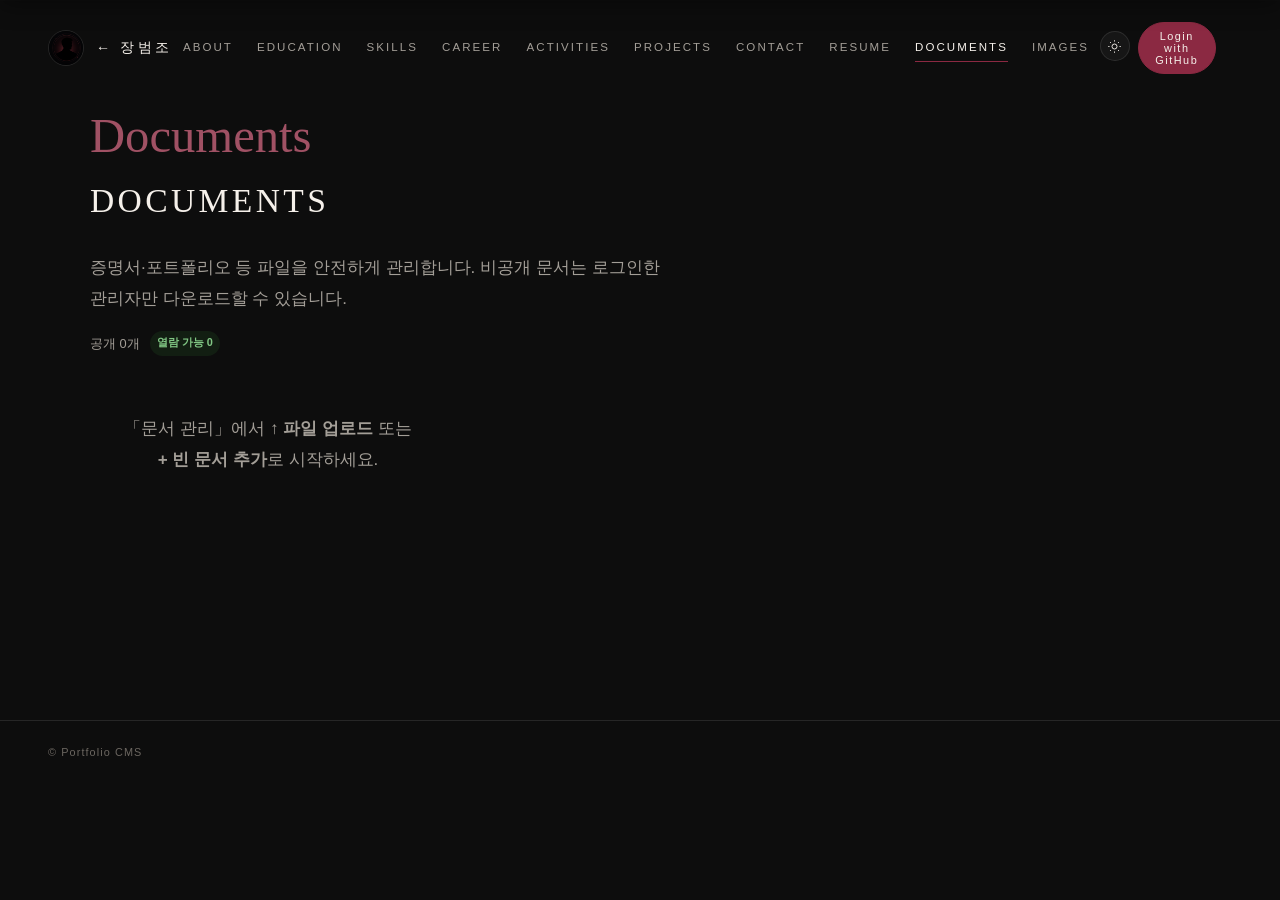
==== commit 491fafb8: "수정 내용" ====
--- a/pages/documents.html
+++ b/pages/documents.html
@@ -5,10 +5,11 @@
   <meta name="viewport" content="width=device-width, initial-scale=1.0, viewport-fit=cover">
   <title>Documents | Portfolio CMS</title>
   <link rel="stylesheet" href="../css/style.css">
+  <link rel="stylesheet" href="../css/editorial.css?v=20260731">
   <link rel="stylesheet" href="../css/themes.css">
   <link rel="stylesheet" href="../css/mobile.css">
   <link rel="stylesheet" href="../css/editor.css">
-  <link rel="stylesheet" href="../css/pages.css">
+  <link rel="stylesheet" href="../css/pages.css?v=20260730">
 </head>
 <body>
   <header class="site-header" id="header">
@@ -58,11 +59,11 @@
   <script src="../js/data-loader.js"></script>
   <script src="../js/editor/store.js"></script>
   <script src="../js/editor/history.js"></script>
-  <script src="../js/editor/autosave.js"></script>
+  <script src="../js/editor/autosave.js?v=20260723"></script>
   <script src="../js/editor/draft.js"></script>
-  <script src="../js/cms/shared.js"></script>
-  <script src="../js/cms/documents-access.js"></script>
-  <script src="../js/cms/page-actions.js"></script>
+  <script src="../js/cms/shared.js?v=20260730"></script>
+  <script src="../js/cms/documents-access.js?v=20260730"></script>
+  <script src="../js/cms/page-actions.js?v=20260723"></script>
   <script src="../js/editor/auth.js"></script>
   <script src="../js/editor/github.js"></script>
   <script src="../js/editor/upload.js"></script>
@@ -70,8 +71,8 @@
   <script src="../js/cms/github-panel.js"></script>
   <script src="../js/cms/header.js"></script>
   <script src="../js/seo.js"></script>
-  <script src="../js/theme.js"></script>
-  <script src="../js/editor/inline-editor.js"></script>
-  <script src="../js/pages/documents.js"></script>
+  <script src="../js/theme.js?v=20260731"></script>
+  <script src="../js/editor/inline-editor.js?v=20260731"></script>
+  <script src="../js/pages/documents.js?v=20260730"></script>
 </body>
 </html>
--- a/css/style.css
+++ b/css/style.css
@@ -14,6 +14,27 @@
   --muted-dim: #6b6660;
   --accent: #7a1f1f;
   --accent-deep: #4a1212;
+  --accent-readable: var(--accent);
+  --accent-readable-surface: var(--accent);
+  --muted-readable: var(--muted);
+  --muted-readable-surface: var(--muted);
+  --text-primary: var(--white);
+  --text-soft: var(--muted);
+  --text-on-accent: #ffffff;
+  --text-on-accent-muted: rgba(255, 255, 255, 0.72);
+  --text-on-accent-faint: rgba(255, 255, 255, 0.48);
+  --text-on-accent-soft: rgba(255, 255, 255, 0.82);
+  --text-on-accent-dim: rgba(255, 255, 255, 0.58);
+  --line-on-accent: rgba(255, 255, 255, 0.14);
+  --body-soft: color-mix(in srgb, var(--white) 78%, transparent);
+  --body-muted: color-mix(in srgb, var(--white) 62%, transparent);
+  --body-faint: color-mix(in srgb, var(--white) 48%, transparent);
+  --surface-tint-03: rgba(255, 255, 255, 0.03);
+  --surface-tint-04: rgba(255, 255, 255, 0.04);
+  --surface-tint-06: rgba(255, 255, 255, 0.06);
+  --surface-tint-08: rgba(255, 255, 255, 0.08);
+  --surface-tint-10: rgba(255, 255, 255, 0.10);
+  --surface-tint-55: rgba(255, 255, 255, 0.55);
   --serif: "Playfair Display", "Noto Serif KR", serif;
   --sans: "Noto Sans KR", sans-serif;
   --signature: "Cormorant Garamond", serif;
@@ -56,6 +77,7 @@
 .image-card img,
 .doc-card__thumb img,
 .project-screenshot,
+.project-card__thumb,
 .hero-portrait img,
 .about-portrait img {
   filter: none;
@@ -128,7 +150,7 @@
   font-size: 0.58rem;
   letter-spacing: 0.14em;
   color: var(--muted);
-  background: rgba(255, 255, 255, 0.04);
+  background: var(--surface-tint-04);
   border: 1px solid var(--line);
   border-radius: 999px;
   cursor: pointer;
@@ -234,7 +256,7 @@
 
 .nav-mobile a:active {
   color: var(--accent);
-  background: rgba(255, 255, 255, 0.04);
+  background: var(--surface-tint-04);
 }
 
 .nav-mobile a:hover { color: var(--accent); }
@@ -324,7 +346,7 @@
   border-radius: 12px;
   padding: 0.8rem;
   margin-bottom: 0.8rem;
-  background: rgba(255, 255, 255, 0.025);
+  background: var(--surface-tint-03);
 }
 
 .editor-drawer__section h4 {
@@ -425,7 +447,7 @@
   padding: 0.5rem;
   border: 1px solid var(--line);
   border-radius: 8px;
-  background: rgba(255, 255, 255, 0.03);
+  background: var(--surface-tint-03);
 }
 
 .editor-drawer__media-item img {
@@ -457,7 +479,6 @@
 @media (max-width: 960px) {
   .nav-desktop { display: none; }
   .nav-toggle { display: flex; }
-  #headerActions { display: none; }
   .site-header {
     padding: 0.85rem clamp(0.85rem, 3vw, 1.25rem);
     gap: 0.5rem;
@@ -510,7 +531,7 @@
 .hero-eyebrow {
   font-size: 0.68rem;
   letter-spacing: 0.18em;
-  color: var(--accent);
+  color: var(--accent-readable, var(--accent));
   text-transform: uppercase;
   margin-bottom: 1.2rem;
 }
@@ -526,7 +547,7 @@
 
 .hero-tagline-ko {
   font-size: 0.92rem;
-  color: var(--white);
+  color: var(--body-soft);
   line-height: 1.85;
   margin-bottom: 0.5rem;
 }
@@ -575,6 +596,11 @@
   animation: scrollPulse 2s ease-in-out infinite;
 }
 
+/* 모바일 Hero 전용 — 데스크톱 숨김 */
+.hero-mobile-bar {
+  display: none;
+}
+
 @keyframes scrollPulse {
   0%, 100% { opacity: 0.35; }
   50% { opacity: 1; }
@@ -587,30 +613,66 @@
   display: block;
   font-family: var(--serif);
   font-size: clamp(2rem, 3.5vw, 3rem);
-  color: var(--accent);
+  color: var(--accent-readable, var(--accent));
   line-height: 1;
   margin-bottom: 0.5rem;
 }
 
-.section-index--light { color: rgba(255, 255, 255, 0.45); }
+.section-index--light { color: var(--text-on-accent-faint); }
 
 .section-title {
   font-family: var(--serif);
-  font-size: clamp(1.3rem, 2.5vw, 1.75rem);
+  font-size: calc(var(--title-scale, 1) * clamp(1.3rem, 2.5vw, 1.75rem));
   font-weight: 400;
   letter-spacing: 0.12em;
   margin-bottom: 1.2rem;
 }
 
-.section-title--light { color: var(--white); }
+.section-title--light { color: var(--text-on-accent); }
 
 .section-head {
   display: flex;
-  justify-content: space-between;
-  align-items: flex-end;
+  justify-content: flex-start;
+  align-items: baseline;
+  flex-wrap: wrap;
+  gap: clamp(0.65rem, 1.5vw, 1rem);
   margin-bottom: 2rem;
   padding-bottom: 1rem;
   border-bottom: 1px solid var(--line);
+}
+
+.section-head > div:first-child,
+.section-headline {
+  display: flex;
+  align-items: baseline;
+  gap: clamp(0.65rem, 1.5vw, 1rem);
+  flex-wrap: wrap;
+}
+
+.section-headline {
+  margin-bottom: 1.2rem;
+}
+
+.section-head .text-link--box,
+.section-head > .text-link {
+  margin-left: auto;
+  align-self: center;
+}
+
+.section-head .section-index,
+.section-headline .section-index {
+  margin-bottom: 0;
+}
+
+.section-head .section-title,
+.section-headline .section-title {
+  margin-bottom: 0;
+}
+
+.section-actions {
+  display: flex;
+  justify-content: flex-end;
+  margin-top: 1.25rem;
 }
 
 .text-link {
@@ -643,6 +705,12 @@
   gap: clamp(2rem, 4vw, 3.5rem);
   align-items: start;
   margin-bottom: clamp(2rem, 4vw, 3rem);
+  min-width: 0;
+}
+
+.about-copy {
+  min-width: 0;
+  max-width: 100%;
 }
 
 .about-copy p {
@@ -727,7 +795,7 @@
 
 .skill-bar__track {
   height: 2px;
-  background: rgba(255, 255, 255, 0.08);
+  background: var(--surface-tint-08);
 }
 
 .skill-bar__fill {
@@ -758,9 +826,17 @@
 
 /* ── Education ── */
 .section-education {
+  padding: var(--section-pad) 0;
+  background: var(--surface);
+  border-top: 1px solid var(--line);
+}
+
+.section-education__inner {
   display: grid;
   grid-template-columns: 1fr 1fr;
   min-height: 380px;
+  border: 1px solid var(--line);
+  overflow: hidden;
 }
 
 .education-panel {
@@ -785,7 +861,6 @@
 .education-panel__content {
   position: relative;
   z-index: 1;
-  padding: clamp(2rem, 4vw, 3.5rem);
 }
 
 .education-panel__bg-btn {
@@ -794,9 +869,9 @@
   right: 1rem;
   z-index: 2;
   padding: 0.45rem 0.75rem;
-  border: 1px solid rgba(255, 255, 255, 0.35);
-  background: rgba(0, 0, 0, 0.35);
-  color: rgba(255, 255, 255, 0.9);
+  border: 1px solid var(--line-on-accent);
+  background: var(--surface-tint-55);
+  color: var(--text-on-accent);
   font-size: 0.62rem;
   letter-spacing: 0.08em;
   cursor: pointer;
@@ -804,8 +879,8 @@
 }
 
 .education-panel__bg-btn:hover {
-  background: rgba(0, 0, 0, 0.55);
-  border-color: rgba(255, 255, 255, 0.55);
+  background: color-mix(in srgb, var(--text-on-accent) 18%, transparent);
+  border-color: var(--text-on-accent-muted);
 }
 
 .timeline-full { list-style: none; margin-bottom: 1.5rem; }
@@ -815,14 +890,14 @@
   grid-template-columns: 130px 1fr;
   gap: 1rem;
   padding: 1rem 0;
-  border-bottom: 1px solid rgba(255, 255, 255, 0.1);
+  border-bottom: 1px solid var(--line);
 }
 
 .timeline-full li:last-child { border-bottom: none; }
 
 .timeline-full time {
   font-size: 0.72rem;
-  color: rgba(255, 255, 255, 0.45);
+  color: var(--body-faint);
 }
 
 .timeline-full strong {
@@ -830,16 +905,65 @@
   font-weight: 500;
   font-size: 0.88rem;
   margin-bottom: 0.2rem;
+  color: var(--white);
+}
+
+.timeline-full span[data-edit-field="major"],
+.timeline-full span[data-edit-field="minor"] {
+  display: block;
+  font-size: 0.8rem;
+  line-height: 1.45;
+  color: var(--body-soft);
+}
+
+.timeline-full small {
+  display: block;
+  font-size: 0.72rem;
+  color: var(--body-muted);
+  line-height: 1.5;
 }
 
 .timeline-full p {
   font-size: 0.8rem;
-  color: rgba(255, 255, 255, 0.6);
+  color: var(--body-muted);
   line-height: 1.65;
 }
 
-.education-panel .text-link { color: rgba(255, 255, 255, 0.65); }
-.education-panel .text-link:hover { color: var(--white); }
+.education-panel .timeline-full li {
+  border-bottom: 1px solid var(--line-on-accent);
+}
+
+.education-panel .timeline-full time {
+  color: var(--text-on-accent-faint);
+}
+
+.education-panel .timeline-full strong {
+  color: var(--text-on-accent);
+}
+
+.education-panel .timeline-full span[data-edit-field="major"],
+.education-panel .timeline-full span[data-edit-field="minor"] {
+  color: var(--text-on-accent-soft);
+}
+
+.education-panel .timeline-full small {
+  color: var(--text-on-accent-dim);
+}
+
+.education-panel .timeline-full p {
+  color: var(--text-on-accent-muted);
+}
+
+.education-panel .detail-lines__heading {
+  color: var(--text-on-accent-faint);
+}
+
+.education-panel .detail-lines li {
+  color: var(--text-on-accent-soft);
+}
+
+.education-panel .text-link { color: var(--text-on-accent-muted); }
+.education-panel .text-link:hover { color: var(--text-on-accent); }
 
 .education-resume-links {
   display: flex;
@@ -886,7 +1010,7 @@
   font-family: var(--serif);
   font-size: clamp(0.9rem, 1.8vw, 1.25rem);
   letter-spacing: 0.35em;
-  color: rgba(255, 255, 255, 0.12);
+  color: var(--body-faint);
   line-height: 2.2;
   user-select: none;
 }
@@ -955,7 +1079,7 @@
 .project-card__body time {
   display: block;
   font-size: 0.65rem;
-  color: var(--accent);
+  color: var(--accent-readable, var(--accent));
   letter-spacing: 0.08em;
   margin-bottom: 0.15rem;
 }
@@ -998,7 +1122,6 @@
   background-size: cover;
   background-position: center;
   background-repeat: no-repeat;
-  filter: grayscale(100%) blur(1px);
   z-index: 0;
 }
 
@@ -1014,16 +1137,16 @@
   text-align: center;
   padding: 1.4rem 0.8rem;
   border: 1px solid var(--line);
-  background: rgba(255, 255, 255, 0.03);
+  background: var(--surface-tint-03);
   transition: background 0.3s;
 }
 
-.activity-card:hover { background: rgba(255, 255, 255, 0.06); }
+.activity-card:hover { background: var(--surface-tint-06); }
 
 .activity-card time {
   display: block;
   font-size: 0.6rem;
-  color: var(--accent);
+  color: var(--accent-readable, var(--accent));
   letter-spacing: 0.08em;
   margin-bottom: 0.5rem;
 }
@@ -1041,46 +1164,58 @@
 
 /* ── Contact (compact) ── */
 .section-contact {
-  padding: clamp(2.5rem, 5vw, 3.5rem) 0;
+  padding: clamp(1.75rem, 3.5vw, 2.75rem) 0;
   background: var(--surface);
   border-top: 1px solid var(--line);
 }
 
 .contact-compact {
-  max-width: 900px;
+  max-width: min(900px, 100%);
 }
 
 .contact-head {
-  display: flex;
-  align-items: baseline;
-  gap: 1.2rem;
-  margin-bottom: 0.5rem;
-}
-
-.contact-head .section-index { margin-bottom: 0; font-size: 1.8rem; }
-.contact-head .section-title { margin-bottom: 0; font-size: 1.2rem; }
+  margin-bottom: 0.35rem;
+}
+
+.contact-head .section-index,
+.contact-head .section-title {
+  margin-bottom: 0;
+}
 
 .contact-lead {
-  font-size: 0.85rem;
-  color: var(--muted);
-  margin-bottom: 1.2rem;
+  font-size: 0.78rem;
+  color: var(--body-soft);
+  margin-bottom: 0.7rem;
 }
 
 .contact-row {
   display: grid;
-  grid-template-columns: repeat(4, 1fr);
-  gap: 1rem;
-  padding-top: 1rem;
+  grid-template-columns: repeat(4, minmax(0, 1fr));
+  gap: 0.55rem 1rem;
+  padding-top: 0.65rem;
   border-top: 1px solid var(--line);
 }
 
 .edit-mode .contact-row {
-  grid-template-columns: repeat(3, 1fr);
+  grid-template-columns: repeat(3, minmax(0, 1fr));
+}
+
+.contact-field dt {
+  font-size: 0.54rem;
+  letter-spacing: 0.14em;
+  color: var(--accent-readable, var(--accent));
+  margin-bottom: 0.12rem;
+}
+
+.contact-field dd {
+  font-size: 0.76rem;
+  line-height: 1.35;
+  color: var(--body-soft);
 }
 
 .contact-link-field {
   display: inline-block;
-  min-width: 6rem;
+  min-width: 0;
   min-height: 1.2em;
   word-break: break-all;
 }
@@ -1093,13 +1228,13 @@
 }
 
 .contact-row dt {
-  font-size: 0.58rem;
-  letter-spacing: 0.16em;
-  color: var(--muted-dim);
-  margin-bottom: 0.25rem;
-}
-
-.contact-row dd { font-size: 0.82rem; }
+  font-size: 0.54rem;
+  letter-spacing: 0.14em;
+  color: var(--accent-readable, var(--accent));
+  margin-bottom: 0.12rem;
+}
+
+.contact-row dd { font-size: 0.76rem; line-height: 1.35; }
 
 .copy-btn {
   background: none;
@@ -1163,21 +1298,15 @@
 
 /* ── Tablet ── */
 @media (max-width: 960px) {
-  .hero-inner {
-    grid-template-columns: 1fr;
-    justify-items: center;
-    text-align: center;
-  }
-
-  .hero-body { max-width: 100%; }
   .hero-scroll { display: none; }
-  .hero-links { justify-content: center; }
 
   /* ABOUT — 모바일/태블릿 왼쪽 정렬 */
   .about-grid {
     grid-template-columns: 1fr;
     justify-items: start;
     text-align: left;
+    gap: 0;
+    margin-bottom: 0;
   }
 
   .about-copy,
@@ -1196,13 +1325,28 @@
 
   .about-meta { grid-template-columns: 1fr; }
 
-  .section-education { grid-template-columns: 1fr; }
-  .education-visual { min-height: 200px; }
+  .section-education {
+    padding: 0;
+    background: transparent;
+    border-top: none;
+  }
+
+  .section-education__inner {
+    display: grid;
+    grid-template-columns: 1fr;
+    grid-template-rows: minmax(0, auto);
+    min-height: 0;
+    border: none;
+    width: 100%;
+    max-width: 100%;
+    padding: 0;
+  }
+  .education-visual { min-height: 0; }
 
   .project-grid { grid-template-columns: 1fr 1fr; }
   .activity-grid { grid-template-columns: 1fr 1fr; }
 
-  .contact-row { grid-template-columns: 1fr 1fr; }
+  .contact-row { grid-template-columns: 1fr 1fr; gap: 0.5rem 0.85rem; }
 }
 
 /* ── Mobile — smaller typography ── */
@@ -1221,63 +1365,23 @@
 
   .nav-desktop { display: none; }
   .nav-toggle { display: flex; }
-  #headerActions { display: none; }
 
   .brand { font-size: 0.65rem; }
 
-  .hero { min-height: auto; padding-top: 5rem; }
-  .portrait-frame--hero { max-height: 340px; }
-
-  .hero-eyebrow { font-size: 0.58rem; margin-bottom: 0.8rem; }
-  .hero-name { font-size: 1.85rem; margin-bottom: 1rem; }
-  .hero-tagline-ko { font-size: 0.78rem; line-height: 1.75; }
-  .hero-tagline-en { font-size: 0.72rem; margin-bottom: 1.2rem; }
-  .hero-links { font-size: 0.58rem; }
-
-  .section-index { font-size: 1.5rem; }
-  .section-title { font-size: 1rem; letter-spacing: 0.08em; margin-bottom: 0.8rem; }
-
-  .about-copy p { font-size: 0.78rem; }
-  .signature { font-size: 1.2rem; }
-
-  .meta-block h3 { font-size: 0.58rem; }
-  .timeline-compact p { font-size: 0.78rem; }
-  .stack-lines p { font-size: 0.72rem; }
-
-  .skill-bar__label { font-size: 0.62rem; }
-  .skill-bar__label span:last-child { font-size: 0.55rem; }
-  .tech-tag { font-size: 0.55rem; }
-
   .timeline-full li { grid-template-columns: 1fr; gap: 0.25rem; padding: 0.8rem 0; }
-  .timeline-full strong { font-size: 0.78rem; }
-  .timeline-full p { font-size: 0.72rem; }
 
   .education-visual__deco { font-size: 0.75rem; letter-spacing: 0.2em; }
 
   .project-grid,
   .activity-grid { grid-template-columns: 1fr; }
 
-  .project-card__thumb { height: 110px; }
-  .project-card__body { padding: 0.9rem; }
-  .project-card__meta h3 { font-size: 0.85rem; }
-  .project-card__body p { font-size: 0.72rem; min-height: auto; }
-
-  .activity-card { padding: 1rem 0.6rem; }
-  .activity-card p { font-size: 0.75rem; }
-  .activity-card small { font-size: 0.65rem; }
-
-  .contact-head .section-index { font-size: 1.3rem; }
-  .contact-head .section-title { font-size: 0.95rem; }
-  .contact-lead { font-size: 0.75rem; margin-bottom: 0.8rem; }
-  .contact-row { grid-template-columns: 1fr; gap: 0.7rem; }
-  .contact-row dd { font-size: 0.75rem; }
+  .contact-row { grid-template-columns: 1fr; gap: 0.45rem; }
 
   .section-head { flex-direction: column; align-items: flex-start; gap: 0.5rem; }
 
   .site-footer {
     flex-direction: column;
     gap: 0.6rem;
-    font-size: 0.55rem;
   }
 
   .header-actions__btn,
@@ -1288,13 +1392,14 @@
 
   .nav-mobile-actions .header-actions__btn,
   .nav-mobile-actions .header-actions__user {
-    padding: 0.45rem 0.65rem;
+    width: auto;
+    padding: 0.28rem 0.5rem;
+    font-size: 0.48rem;
+  }
+
+  .nav-mobile a {
     font-size: 0.62rem;
-  }
-
-  .nav-mobile a {
-    font-size: 0.82rem;
-    padding: 0.5rem 0.35rem;
+    padding: 0.32rem 0.15rem;
   }
 
   .top-btn {
@@ -1303,12 +1408,511 @@
   }
 }
 
+/* ── Desktop — typography & spacing (961px+) ── */
+@media (min-width: 961px) {
+  :root {
+    --section-pad: clamp(4.5rem, 8vw, 7rem);
+    --portrait-w: min(300px, 28vw);
+    --portrait-w-sm: min(240px, 22vw);
+  }
+
+  html {
+    scroll-padding-top: 84px;
+  }
+
+  body {
+    font-size: 1.0625rem;
+    line-height: 1.82;
+  }
+
+  .site-header {
+    padding: 1.35rem clamp(1.5rem, 4vw, 3rem);
+  }
+
+  .brand {
+    font-size: 0.88rem;
+    gap: 0.75rem;
+  }
+
+  .brand__logo {
+    width: 36px;
+    height: 36px;
+  }
+
+  .nav-desktop a {
+    font-size: 0.72rem;
+    letter-spacing: 0.14em;
+  }
+
+  .header-actions__btn,
+  .header-actions__user {
+    font-size: 0.68rem;
+    padding: 0.45rem 0.85rem;
+  }
+
+  .hero {
+    min-height: auto;
+    padding: clamp(5.5rem, 11vw, 8rem) 0 clamp(2.5rem, 5vw, 4rem);
+  }
+
+  .hero-inner {
+    gap: clamp(2.75rem, 6vw, 5rem);
+  }
+
+  .hero-body {
+    max-width: 580px;
+  }
+
+  .hero-eyebrow {
+    font-size: 0.78rem;
+    margin-bottom: 1.35rem;
+  }
+
+  .hero-name {
+    font-size: clamp(2.75rem, 5.8vw, 4.75rem);
+    margin-bottom: 1.6rem;
+  }
+
+  .hero-tagline-ko {
+    font-size: 1.125rem;
+    line-height: 1.88;
+    margin-bottom: 0.65rem;
+  }
+
+  .hero-tagline-en {
+    font-size: 1.02rem;
+    line-height: 1.82;
+    margin-bottom: 2rem;
+  }
+
+  .hero-links {
+    font-size: 0.72rem;
+    gap: 0.85rem;
+  }
+
+  .detail-lines--hero li {
+    font-size: 0.88rem;
+  }
+
+  .section-index {
+    font-size: clamp(2.25rem, 3.8vw, 3.5rem);
+    margin-bottom: 0.6rem;
+  }
+
+  .section-title {
+    font-size: clamp(1.5rem, 2.8vw, 2.1rem);
+    margin-bottom: 1.35rem;
+    letter-spacing: 0.1em;
+  }
+
+  .section-head {
+    margin-bottom: 2.5rem;
+    padding-bottom: 1.15rem;
+  }
+
+  .text-link {
+    font-size: 0.72rem;
+  }
+
+  .section-about {
+    padding: var(--section-pad) 0;
+  }
+
+  .section-about > .container {
+    width: var(--container);
+    max-width: var(--container);
+    margin-inline: auto;
+  }
+
+  .about-grid {
+    gap: clamp(2rem, 3.5vw, 3rem);
+    margin-bottom: 0;
+    align-items: center;
+  }
+
+  .about-copy p {
+    font-size: 1.125rem;
+    line-height: 1.88;
+    margin-bottom: 0.85rem;
+    max-width: none;
+  }
+
+  .about-sections {
+    margin: 1.15rem 0 0.35rem;
+  }
+
+  .about-section-block {
+    margin-bottom: 0.85rem;
+  }
+
+  .about-section-block:last-child {
+    margin-bottom: 0;
+  }
+
+  .about-section-block h4 {
+    font-size: 0.88rem;
+    margin-bottom: 0.4rem;
+  }
+
+  .about-section-block p {
+    font-size: 0.96rem;
+    line-height: 1.75;
+  }
+
+  .signature {
+    font-size: 1.85rem;
+    margin-top: 1.35rem !important;
+  }
+
+  .section-about .section-headline {
+    margin-bottom: 1rem;
+  }
+
+  .section-crosslink {
+    margin-top: 0.85rem;
+    font-size: 0.92rem;
+  }
+
+  .skill-bar {
+    margin-bottom: 1.35rem;
+  }
+
+  .skill-bar__label {
+    font-size: 0.82rem;
+    margin-bottom: 0.55rem;
+  }
+
+  .skill-bar__label span:last-child {
+    font-size: 0.72rem;
+  }
+
+  .skill-categories {
+    gap: 1.15rem;
+    margin-bottom: 2.25rem;
+  }
+
+  .skill-category h4 {
+    font-size: 0.82rem;
+    margin-bottom: 0.55rem;
+  }
+
+  .skill-category ul {
+    font-size: 0.92rem;
+  }
+
+  .tech-cloud {
+    gap: 0.5rem;
+    margin-top: 2.25rem;
+    padding-top: 1.75rem;
+  }
+
+  .tech-tag {
+    font-size: 0.68rem;
+    padding: 0.35rem 0.7rem;
+  }
+
+  .education-panel .section-headline {
+    margin-bottom: 1.35rem;
+  }
+
+  .education-panel .section-index {
+    font-size: clamp(2.25rem, 3.8vw, 3.5rem);
+  }
+
+  .education-panel .section-title {
+    font-size: clamp(1.5rem, 2.8vw, 2.1rem);
+    letter-spacing: 0.1em;
+  }
+
+  .section-education {
+    padding: var(--section-pad) 0;
+    background: var(--surface);
+    border-top: 1px solid var(--line);
+  }
+
+  .section-education__inner {
+    min-height: 420px;
+  }
+
+  .education-panel__content {
+    padding: clamp(2.5rem, 4vw, 3.5rem);
+  }
+
+  .timeline-full {
+    margin-bottom: 1.75rem;
+  }
+
+  .timeline-full li {
+    padding: 1.15rem 0;
+    gap: 1.25rem;
+  }
+
+  .timeline-full time {
+    font-size: 0.875rem;
+  }
+
+  .timeline-full strong {
+    font-size: 1.05rem;
+  }
+
+  .timeline-full span[data-edit-field="major"],
+  .timeline-full span[data-edit-field="minor"] {
+    font-size: 1rem;
+  }
+
+  .timeline-full p {
+    font-size: 1rem;
+  }
+
+  .timeline-full small {
+    font-size: 0.875rem;
+  }
+
+  .education-panel .timeline-full time {
+    font-size: 1rem;
+  }
+
+  .education-panel .timeline-full strong {
+    font-size: 1.125rem;
+  }
+
+  .education-panel .timeline-full span[data-edit-field="major"],
+  .education-panel .timeline-full span[data-edit-field="minor"],
+  .education-panel .timeline-full p {
+    font-size: 1.125rem;
+    line-height: 1.75;
+  }
+
+  .education-panel .timeline-full small {
+    font-size: 1rem;
+    line-height: 1.6;
+  }
+
+  .detail-lines li {
+    font-size: 0.92rem;
+    padding: 0.4rem 0 0.4rem 1.1rem;
+  }
+
+  .detail-lines__heading {
+    font-size: 0.68rem;
+    margin-top: 1.5rem;
+    margin-bottom: 0.45rem;
+  }
+
+  .education-panel .detail-lines__heading {
+    font-size: 0.875rem;
+    letter-spacing: 0.12em;
+    margin-top: 1.75rem;
+    margin-bottom: 0.55rem;
+  }
+
+  .education-panel .detail-lines li {
+    font-size: 1.0625rem;
+    line-height: 1.75;
+    padding: 0.45rem 0 0.45rem 1.15rem;
+  }
+
+  .education-resume-links {
+    margin-top: 1.5rem;
+  }
+
+  .education-panel .text-link {
+    font-size: 0.9375rem;
+    letter-spacing: 0.06em;
+  }
+
+  .project-grid {
+    gap: 1.25rem;
+  }
+
+  .project-card__thumb {
+    height: 168px;
+  }
+
+  .project-card__body {
+    padding: 1.25rem;
+  }
+
+  .project-card__meta h3 {
+    font-size: 1.05rem;
+  }
+
+  .project-card__body time {
+    font-size: 0.72rem;
+  }
+
+  .project-card__body small {
+    font-size: 0.75rem;
+  }
+
+  .project-card__body p {
+    font-size: 0.88rem;
+    margin-bottom: 0.85rem;
+  }
+
+  .project-card__tags span {
+    font-size: 0.64rem;
+    padding: 0.25rem 0.5rem;
+  }
+
+  .activity-grid {
+    gap: 1rem;
+  }
+
+  .activity-card {
+    padding: 1.6rem 1rem;
+  }
+
+  .activity-card time {
+    font-size: 0.68rem;
+    margin-bottom: 0.6rem;
+  }
+
+  .activity-card p {
+    font-size: 0.92rem;
+  }
+
+  .activity-card small {
+    font-size: 0.78rem;
+  }
+
+  .section-contact {
+    padding: clamp(1.75rem, 3vw, 2.5rem) 0;
+  }
+
+  .contact-lead {
+    font-size: 0.82rem;
+    margin-bottom: 0.75rem;
+  }
+
+  .contact-row {
+    grid-template-columns: repeat(4, minmax(0, 1fr));
+    gap: 0.6rem 1.1rem;
+    padding-top: 0.7rem;
+  }
+
+  .contact-field dt,
+  .contact-row dt {
+    font-size: 0.56rem;
+    margin-bottom: 0.15rem;
+  }
+
+  .contact-field dd,
+  .contact-row dd {
+    font-size: 0.82rem;
+  }
+
+  .section-career,
+  .section-training,
+  .section-certificates,
+  .section-awards {
+    padding: var(--section-pad) 0;
+    border-top: 1px solid var(--line);
+  }
+
+  .training-grid {
+    gap: 1rem;
+    margin-top: 1.5rem;
+  }
+
+  .training-card {
+    padding: 1rem 1.15rem;
+  }
+
+  .training-card__type {
+    font-size: 0.62rem;
+  }
+
+  .training-card time {
+    font-size: 0.62rem;
+  }
+
+  .training-card h4 {
+    font-size: 0.92rem;
+  }
+
+  .training-card p {
+    font-size: 0.88rem;
+  }
+
+  .training-card small {
+    font-size: 0.72rem;
+  }
+
+  .cert-list,
+  .award-list {
+    margin-top: 1.5rem;
+  }
+
+  .cert-item,
+  .award-item {
+    padding: 1rem 0;
+  }
+
+  .cert-item strong,
+  .award-item strong {
+    font-size: 0.92rem;
+  }
+
+  .cert-item span,
+  .award-item span {
+    font-size: 0.78rem;
+  }
+
+  .cert-item time,
+  .award-item time {
+    font-size: 0.72rem;
+  }
+
+  .award-item p {
+    font-size: 0.82rem;
+  }
+
+  .section-career .timeline-full li {
+    margin-bottom: 0;
+  }
+
+  .meta-block h3 {
+    font-size: 0.72rem;
+    margin-bottom: 1.35rem;
+  }
+
+  .timeline-compact time {
+    font-size: 0.78rem;
+  }
+
+  .timeline-compact p {
+    font-size: 0.96rem;
+    margin-bottom: 0.9rem;
+  }
+
+  .stack-lines p {
+    font-size: 0.9rem;
+    padding: 0.65rem 0;
+  }
+
+  .stack-lines p span {
+    font-size: 0.72rem;
+    flex: 0 0 84px;
+  }
+
+  .site-footer {
+    padding: 1.4rem clamp(1.5rem, 4vw, 3rem);
+    font-size: 0.68rem;
+  }
+
+  .top-btn {
+    font-size: 0.65rem;
+    padding: 0.45rem 0.85rem;
+  }
+}
+
 /* ===================================================
    Legacy — pages/*.html (nav-mobile / nav-desktop 제외)
    =================================================== */
-nav:not(.nav-mobile):not(.nav-desktop) {
+nav:not(.nav-mobile):not(.nav-desktop):not(.hero-quick) {
   border-bottom: 1px solid var(--line);
-  background: rgba(5, 5, 5, 0.95);
+  background: color-mix(in srgb, var(--black) 95%, transparent);
   position: sticky;
   top: 0;
   z-index: 50;
--- a/css/editorial.css
+++ b/css/editorial.css
@@ -0,0 +1,373 @@
+/* ===================================================
+   Editorial Portfolio — Reference layout skin
+   (기능·편집·모바일 레이아웃은 기존 CSS/JS 유지)
+   =================================================== */
+
+body {
+  background: var(--black);
+  color: var(--white);
+}
+
+/* ── Header ── */
+.site-header:not(.is-scrolled) {
+  background: transparent;
+  border-bottom: none;
+}
+
+.brand {
+  letter-spacing: 0.24em;
+  text-transform: uppercase;
+}
+
+.nav-desktop a {
+  letter-spacing: 0.18em;
+  text-transform: uppercase;
+}
+
+/* ── Box link (VIEW MORE / VIEW ALL) ── */
+.text-link--box {
+  display: inline-flex;
+  align-items: center;
+  gap: 0.45rem;
+  padding: 0.55rem 1.15rem;
+  border: 1px solid var(--line-strong);
+  letter-spacing: 0.16em;
+  text-transform: uppercase;
+  font-size: 0.62rem;
+  color: var(--muted);
+  transition: color 0.25s, border-color 0.25s, background 0.25s;
+}
+
+.text-link--box:hover {
+  color: var(--white);
+  border-color: var(--white);
+  background: var(--surface-tint-04);
+}
+
+/* ── Hero ── */
+@media (min-width: 961px) {
+  .hero {
+    min-height: 100vh;
+    background: var(--black);
+    padding: clamp(6rem, 12vw, 9rem) 0 clamp(3rem, 6vw, 4rem);
+  }
+
+  .hero-inner {
+    align-items: center;
+    gap: clamp(3rem, 7vw, 6rem);
+  }
+
+  .portrait-frame--hero {
+    width: min(360px, 34vw);
+    max-height: min(78vh, 560px);
+  }
+
+  .hero-eyebrow {
+    color: var(--accent-readable, var(--accent));
+    letter-spacing: 0.22em;
+  }
+
+  .hero-name {
+    font-size: clamp(3rem, 7.5vw, 5.75rem);
+    letter-spacing: 0.05em;
+    line-height: 1.02;
+  }
+
+  .hero-tagline-ko {
+    color: var(--body-soft);
+  }
+
+  .hero-tagline-en {
+    color: var(--muted);
+  }
+
+  .hero-links {
+    margin-top: 0.5rem;
+    letter-spacing: 0.18em;
+    text-transform: uppercase;
+  }
+
+  .hero-scroll {
+    right: -2.5rem;
+  }
+}
+
+/* ── Section typography (editorial) ── */
+.section-index {
+  color: var(--accent-readable, var(--accent));
+  font-weight: 400;
+}
+
+.section-title {
+  color: var(--white);
+  text-transform: uppercase;
+}
+
+.section-head {
+  border-bottom: 1px solid var(--line);
+}
+
+/* ── About ── */
+.section-about {
+  background: var(--black);
+  border-top: 1px solid var(--line);
+}
+
+.about-copy p {
+  color: var(--body-soft);
+}
+
+.signature {
+  font-family: var(--signature);
+  font-style: italic;
+  font-size: clamp(1.75rem, 3vw, 2.35rem);
+  color: var(--white) !important;
+  margin: 1.25rem 0 0.75rem !important;
+  letter-spacing: 0.02em;
+}
+
+.section-crosslink {
+  margin-top: 0.5rem;
+}
+
+@media (min-width: 961px) {
+  .about-grid {
+    align-items: start;
+  }
+
+  .portrait-frame--about {
+    width: min(260px, 24vw);
+    margin-left: auto;
+  }
+
+  .about-section-block {
+    border: none;
+    padding: 0;
+    background: transparent;
+    margin-bottom: 1rem;
+  }
+
+  .about-section-block h4 {
+    color: var(--accent-readable, var(--accent));
+    letter-spacing: 0.14em;
+    text-transform: uppercase;
+    font-size: 0.68rem;
+    margin-bottom: 0.35rem;
+  }
+
+  .about-section-block p {
+    color: var(--body-soft);
+    font-size: 0.92rem;
+    line-height: 1.75;
+  }
+}
+
+/* ── Education (burgundy panel + visual) ── */
+.section-education {
+  background: var(--black);
+  border-top: 1px solid var(--line);
+}
+
+.section-education__inner {
+  border: 1px solid var(--line);
+}
+
+.education-panel {
+  background: var(--accent-deep);
+}
+
+@media (min-width: 961px) {
+  .education-panel__content {
+    padding: clamp(2.5rem, 5vw, 3.75rem);
+  }
+}
+
+.education-visual {
+  background: var(--black);
+}
+
+.education-visual__deco {
+  color: var(--accent);
+  opacity: 0.55;
+  letter-spacing: 0.42em;
+  font-size: clamp(0.75rem, 1.4vw, 0.95rem);
+}
+
+/* ── Skills (language-bar feel) ── */
+.section-skills {
+  background: var(--black);
+  border-top: 1px solid var(--line);
+}
+
+@media (min-width: 961px) {
+  .skill-bar__track {
+    height: 1px;
+    background: var(--surface-tint-10);
+  }
+
+  .skill-bar__fill {
+    background: linear-gradient(to right, var(--accent), color-mix(in srgb, var(--white) 85%, transparent));
+  }
+
+  .skill-category h4 {
+    color: var(--accent-readable, var(--accent));
+    letter-spacing: 0.12em;
+    text-transform: uppercase;
+  }
+}
+
+/* ── Career / Training / Certs / Awards ── */
+.section-career,
+.section-training,
+.section-certificates,
+.section-awards {
+  background: var(--black);
+  border-top: 1px solid var(--line);
+}
+
+/* ── Activities (icon row) ── */
+.section-activities {
+  border-top: 1px solid var(--line);
+}
+
+@media (min-width: 961px) {
+  .activity-grid {
+    grid-template-columns: repeat(4, 1fr);
+    gap: 1.5rem;
+  }
+
+  .activity-card {
+    background: color-mix(in srgb, var(--black) 55%, transparent);
+    border: 1px solid var(--line);
+    text-align: center;
+    padding: 2rem 1rem;
+  }
+
+  .activity-card::before {
+    content: "◆";
+    display: block;
+    font-size: 0.55rem;
+    color: var(--accent-readable, var(--accent));
+    margin-bottom: 1rem;
+    letter-spacing: 0.2em;
+  }
+
+  .activity-card time {
+    color: var(--accent-readable, var(--accent));
+    letter-spacing: 0.1em;
+  }
+}
+
+/* ── Projects ── */
+.section-projects {
+  background: var(--black);
+  border-top: 1px solid var(--line);
+}
+
+@media (min-width: 961px) {
+  .project-grid {
+    gap: 1.25rem;
+  }
+
+  .project-card {
+    background: var(--surface-2);
+    border-color: var(--line);
+  }
+
+  .project-card:hover {
+    transform: none;
+    border-color: var(--line-strong);
+  }
+
+  .project-card__thumb {
+    height: 160px;
+  }
+
+  .project-card__meta h3 {
+    font-family: var(--serif);
+    letter-spacing: 0.06em;
+  }
+
+  .project-card__body time {
+    color: var(--accent-readable, var(--accent));
+  }
+}
+
+/* ── Contact (compact) ── */
+.section-contact {
+  background: var(--black);
+  border-top: 1px solid var(--line);
+}
+
+.contact-compact .section-headline {
+  margin-bottom: 0.35rem;
+}
+
+.contact-lead {
+  color: var(--body-soft);
+}
+
+.contact-field dd a,
+.contact-row dd a {
+  color: var(--body-soft);
+}
+
+.contact-field dd a:hover,
+.contact-row dd a:hover {
+  color: var(--accent-readable, var(--accent));
+}
+
+/* ── Footer ── */
+.site-footer {
+  background: var(--black);
+  border-top: 1px solid var(--line);
+}
+
+/* ── Mobile: compact utilities ── */
+@media (max-width: 960px) {
+  .section-contact {
+    padding: clamp(1.35rem, 4vw, 1.85rem) 0;
+  }
+
+  .contact-head .section-index {
+    font-size: 1.15rem;
+  }
+
+  .contact-head .section-title {
+    font-size: 0.88rem;
+  }
+
+  .contact-lead {
+    font-size: 0.68rem;
+    margin-bottom: 0.55rem;
+  }
+
+  .contact-row {
+    grid-template-columns: 1fr 1fr;
+    gap: 0.45rem 0.75rem;
+    padding-top: 0.55rem;
+  }
+
+  .contact-field dt,
+  .contact-row dt {
+    font-size: 0.5rem;
+    margin-bottom: 0.08rem;
+  }
+
+  .contact-row dd,
+  .contact-row dd a,
+  .contact-link-field {
+    font-size: 0.64rem;
+    line-height: 1.3;
+  }
+
+  .text-link--box {
+    font-size: 0.58rem;
+    padding: 0.45rem 0.85rem;
+  }
+
+  .signature {
+    font-size: 1.15rem;
+    margin-top: 0.65rem !important;
+  }
+}
--- a/css/themes.css
+++ b/css/themes.css
@@ -16,8 +16,8 @@
   display: inline-flex;
   align-items: center;
   justify-content: center;
-  width: 36px;
-  height: 36px;
+  width: 30px;
+  height: 30px;
   border: 1px solid var(--line);
   border-radius: 50%;
   background: var(--surface);
@@ -26,26 +26,52 @@
   transition: border-color 0.25s, background 0.25s, transform 0.2s;
 }
 
+.theme-switcher__toggle svg {
+  width: 15px;
+  height: 15px;
+}
+
 .theme-switcher__toggle:hover {
   border-color: var(--accent);
   background: var(--surface-2);
 }
 
+.theme-switcher__backdrop {
+  position: fixed;
+  inset: 0;
+  z-index: 10104;
+  border: 0;
+  padding: 0;
+  margin: 0;
+  background: rgba(0, 0, 0, 0.42);
+  opacity: 0;
+  visibility: hidden;
+  pointer-events: none;
+  transition: opacity 0.25s, visibility 0.25s;
+  cursor: default;
+}
+
+.theme-switcher__backdrop.is-open {
+  opacity: 1;
+  visibility: visible;
+  pointer-events: auto;
+}
+
 .theme-switcher__panel {
-  position: absolute;
-  top: calc(100% + 0.6rem);
+  position: fixed;
+  top: calc(100% + 0.45rem);
   right: 0;
-  width: min(340px, calc(100vw - 2rem));
-  padding: 1rem;
+  width: min(280px, calc(100vw - 1.5rem));
+  padding: 0.6rem 0.65rem;
   background: var(--surface);
   border: 1px solid var(--line-strong);
-  border-radius: 0.85rem;
-  box-shadow: 0 20px 50px rgba(0, 0, 0, 0.28);
+  border-radius: 0.65rem;
+  box-shadow: 0 16px 40px rgba(0, 0, 0, 0.24);
   opacity: 0;
   visibility: hidden;
-  transform: translateY(-6px);
+  transform: translateY(-4px);
   transition: opacity 0.25s, transform 0.25s, visibility 0.25s;
-  z-index: 200;
+  z-index: 10105;
 }
 
 .theme-switcher__panel.is-open {
@@ -55,27 +81,27 @@
 }
 
 .theme-switcher__title {
-  font-size: 0.62rem;
-  letter-spacing: 0.16em;
+  font-size: 0.56rem;
+  letter-spacing: 0.14em;
   color: var(--muted);
-  margin-bottom: 0.75rem;
+  margin-bottom: 0.45rem;
   text-transform: uppercase;
 }
 
 .theme-switcher__grid {
   display: grid;
-  grid-template-columns: 1fr 1fr;
-  gap: 0.55rem;
+  grid-template-columns: repeat(3, 1fr);
+  gap: 0.35rem;
 }
 
 .theme-switcher__card {
   display: flex;
   flex-direction: column;
   align-items: flex-start;
-  gap: 0.2rem;
-  padding: 0.7rem;
+  gap: 0.12rem;
+  padding: 0.45rem 0.5rem;
   border: 1px solid var(--line);
-  border-radius: 0.6rem;
+  border-radius: 0.45rem;
   background: var(--surface-2);
   color: var(--white);
   cursor: pointer;
@@ -96,23 +122,24 @@
 .theme-switcher__preview {
   display: block;
   width: 100%;
-  height: 28px;
-  border-radius: 0.35rem;
-  margin-bottom: 0.35rem;
+  height: 20px;
+  border-radius: 0.28rem;
+  margin-bottom: 0.2rem;
   background: linear-gradient(135deg, var(--card-bg) 55%, var(--card-accent) 55%);
   border: 1px solid rgba(128, 128, 128, 0.2);
 }
 
 .theme-switcher__label {
-  font-size: 0.72rem;
+  font-size: 0.62rem;
   font-weight: 500;
-  letter-spacing: 0.04em;
+  letter-spacing: 0.03em;
+  line-height: 1.2;
 }
 
 .theme-switcher__desc {
-  font-size: 0.58rem;
+  font-size: 0.5rem;
   color: var(--muted);
-  line-height: 1.3;
+  line-height: 1.25;
 }
 
 /* ── Light mode ── */
@@ -135,7 +162,7 @@
 }
 
 body.theme-light .skill-bar__track {
-  background: rgba(0, 0, 0, 0.08);
+  background: var(--surface-tint-08);
 }
 
 body.theme-light .skill-bar__fill {
@@ -143,17 +170,22 @@
 }
 
 body.theme-light .activity-card {
-  background: rgba(0, 0, 0, 0.02);
+  background: var(--surface-tint-03);
 }
 
 body.theme-light .activity-card:hover {
-  background: rgba(0, 0, 0, 0.05);
+  background: var(--surface-tint-06);
 }
 
 body.theme-light .education-panel__bg-btn {
-  border-color: rgba(0, 0, 0, 0.15);
-  background: rgba(255, 255, 255, 0.82);
-  color: #222;
+  border-color: var(--line-on-accent);
+  background: color-mix(in srgb, var(--text-on-accent) 82%, transparent);
+  color: var(--text-on-accent);
+}
+
+body.theme-light .header-actions__btn,
+body.theme-light .nav-mobile a:active {
+  background: var(--surface-tint-04);
 }
 
 body.theme-light .section-about {
@@ -202,6 +234,107 @@
   background: var(--accent);
 }
 
+body.theme-sage .skill-bar__fill {
+  background: linear-gradient(to right, var(--accent), #A8C8B0);
+}
+
+body.theme-dusk .section-title {
+  letter-spacing: 0.06em;
+}
+
+body.theme-dusk .skill-bar__fill {
+  background: linear-gradient(to right, var(--accent), #B8A8D8);
+}
+
+body.theme-sand .brand {
+  letter-spacing: 0.18em;
+}
+
+body.theme-sand .education-panel {
+  background: var(--accent-deep);
+}
+
+body.theme-carbon .skill-bar__fill {
+  background: linear-gradient(to right, var(--accent), #8AD8D0);
+}
+
+body.theme-carbon .section-title {
+  letter-spacing: 0.1em;
+}
+
+/* ── Flashy presets ── */
+body.theme-flashy .section-index {
+  text-shadow: 0 0 24px color-mix(in srgb, var(--accent) 45%, transparent);
+}
+
+body.theme-flashy .skill-bar__fill {
+  box-shadow: 0 0 14px color-mix(in srgb, var(--accent) 50%, transparent);
+}
+
+body.theme-flashy .hero-chip {
+  border-color: color-mix(in srgb, var(--accent) 55%, var(--line));
+  box-shadow: 0 0 10px color-mix(in srgb, var(--accent) 25%, transparent);
+}
+
+body.theme-neon .hero::before {
+  background:
+    radial-gradient(ellipse 85% 55% at 18% 28%, rgba(255, 45, 149, 0.22), transparent 62%),
+    radial-gradient(ellipse 65% 45% at 82% 72%, rgba(0, 245, 255, 0.14), transparent 58%);
+}
+
+body.theme-neon .skill-bar__fill {
+  background: linear-gradient(90deg, #FF2D95, #00F5FF);
+}
+
+body.theme-neon .section-title {
+  letter-spacing: 0.06em;
+}
+
+body.theme-aurora .hero::before {
+  background:
+    radial-gradient(ellipse 80% 50% at 12% 35%, rgba(0, 245, 160, 0.2), transparent 60%),
+    radial-gradient(ellipse 70% 45% at 88% 65%, rgba(255, 110, 199, 0.16), transparent 58%);
+}
+
+body.theme-aurora .skill-bar__fill {
+  background: linear-gradient(90deg, #00F5A0, #FF6EC7);
+}
+
+body.theme-sunset .hero::before {
+  background:
+    radial-gradient(ellipse 75% 50% at 20% 30%, rgba(255, 107, 53, 0.24), transparent 60%),
+    radial-gradient(ellipse 60% 40% at 80% 75%, rgba(255, 45, 149, 0.14), transparent 55%);
+}
+
+body.theme-sunset .skill-bar__fill {
+  background: linear-gradient(90deg, #FF6B35, #FF2D95);
+}
+
+body.theme-electric .hero::before {
+  background:
+    radial-gradient(ellipse 70% 45% at 25% 25%, rgba(255, 230, 0, 0.18), transparent 58%),
+    radial-gradient(ellipse 65% 50% at 75% 70%, rgba(77, 159, 255, 0.2), transparent 60%);
+}
+
+body.theme-electric .skill-bar__fill {
+  background: linear-gradient(90deg, #FFE600, #4D9FFF);
+}
+
+body.theme-prism .hero::before {
+  background:
+    radial-gradient(ellipse 70% 45% at 15% 30%, rgba(178, 75, 243, 0.2), transparent 58%),
+    radial-gradient(ellipse 65% 45% at 85% 65%, rgba(255, 110, 199, 0.18), transparent 58%),
+    radial-gradient(ellipse 50% 35% at 50% 90%, rgba(0, 245, 160, 0.1), transparent 50%);
+}
+
+body.theme-prism .skill-bar__fill {
+  background: linear-gradient(90deg, #B24BF3, #FF6EC7, #00F5A0);
+}
+
+body.theme-prism .section-title {
+  letter-spacing: 0.07em;
+}
+
 /* ── Global surfaces ── */
 .site-header.is-scrolled {
   background: var(--header-bg) !important;
@@ -211,26 +344,146 @@
   background: var(--nav-mobile-bg) !important;
 }
 
-@media (max-width: 768px) {
+@media (max-width: 960px) {
+  .theme-switcher__toggle {
+    width: 28px;
+    height: 28px;
+  }
+
+  .theme-switcher__toggle svg {
+    width: 14px;
+    height: 14px;
+  }
+
   .theme-switcher__panel {
-    position: fixed;
     top: auto;
     bottom: 0;
     left: 0;
     right: 0;
     width: 100%;
     max-width: 100%;
-    border-radius: 1rem 1rem 0 0;
+    border-radius: 0.75rem 0.75rem 0 0;
     transform: translateY(100%);
-    padding: 1.25rem 1rem calc(1.25rem + env(safe-area-inset-bottom));
+    padding: 0.65rem 0.75rem calc(0.65rem + env(safe-area-inset-bottom));
   }
 
   .theme-switcher__panel.is-open {
     transform: translateY(0);
   }
 
+  .theme-switcher__title {
+    margin-bottom: 0.4rem;
+    font-size: 0.54rem;
+  }
+
   .theme-switcher__grid {
-    max-height: 52vh;
+    max-height: 46vh;
     overflow-y: auto;
-  }
-}
+    grid-template-columns: repeat(3, 1fr);
+    gap: 0.3rem;
+  }
+
+  .theme-switcher__card {
+    padding: 0.38rem 0.42rem;
+    gap: 0.08rem;
+    border-radius: 0.4rem;
+  }
+
+  .theme-switcher__label {
+    font-size: 0.58rem;
+  }
+
+  .theme-switcher__desc {
+    font-size: 0.48rem;
+    line-height: 1.2;
+  }
+
+  .theme-switcher__preview {
+    height: 16px;
+    margin-bottom: 0.15rem;
+  }
+}
+
+/* ── Theme contrast safety net ── */
+.detail-lines li::before {
+  color: var(--accent-readable, var(--accent));
+}
+
+.nav-mobile a:active {
+  background: var(--surface-tint-04);
+}
+
+.section-activities .activity-card p {
+  color: var(--white);
+}
+
+.section-activities .activity-card small {
+  color: var(--body-soft);
+}
+
+.education-panel .section-index--light {
+  color: var(--text-on-accent-faint);
+}
+
+.education-panel .section-title--light {
+  color: var(--text-on-accent);
+}
+
+/* ── Glassmorphism ── */
+body.theme-glass .site-header.is-scrolled {
+  backdrop-filter: blur(14px) saturate(140%);
+  -webkit-backdrop-filter: blur(14px) saturate(140%);
+}
+
+body.theme-glass .project-card,
+body.theme-glass .activity-card,
+body.theme-glass .resume-card,
+body.theme-glass .doc-card,
+body.theme-glass .image-card,
+body.theme-glass .skill-category,
+body.theme-glass .nav-mobile {
+  backdrop-filter: blur(12px) saturate(130%);
+  -webkit-backdrop-filter: blur(12px) saturate(130%);
+  background: color-mix(in srgb, var(--surface) 72%, transparent) !important;
+  border-color: color-mix(in srgb, var(--line-strong) 85%, transparent);
+}
+
+body.theme-light.theme-glass .project-card,
+body.theme-light.theme-glass .activity-card,
+body.theme-light.theme-glass .resume-card,
+body.theme-light.theme-glass .doc-card,
+body.theme-light.theme-glass .image-card,
+body.theme-light.theme-glass .skill-category {
+  background: color-mix(in srgb, var(--surface) 78%, transparent) !important;
+}
+
+@media (max-width: 960px) {
+  .hero-eyebrow {
+    color: var(--accent-readable, var(--accent));
+  }
+
+  .hero-name {
+    color: var(--white);
+  }
+
+  .hero-tagline-ko {
+    color: var(--body-soft);
+  }
+
+  .hero-tagline-en {
+    color: var(--body-muted);
+  }
+
+  .hero-links {
+    color: var(--muted-readable, var(--muted));
+  }
+
+  .hero-mobile-bar {
+    background: linear-gradient(
+      to top,
+      color-mix(in srgb, var(--black) 94%, transparent) 0%,
+      color-mix(in srgb, var(--black) 52%, transparent) 55%,
+      transparent 100%
+    );
+  }
+}
--- a/css/mobile.css
+++ b/css/mobile.css
@@ -8,8 +8,58 @@
 
 @media (max-width: 960px) {
   :root {
-    --container: 100%;
+    --container: min(1100px, calc(100% - 2 * var(--page-gutter)));
     --page-gutter: clamp(1rem, 4vw, 1.25rem);
+  }
+
+  /* 모바일 헤더 — 테마 버튼만 상단 노출 */
+  #headerActions {
+    display: flex;
+    align-items: center;
+    gap: 0.35rem;
+    margin-right: 0.2rem;
+    margin-left: auto;
+  }
+
+  #headerActions > :not(.theme-switcher) {
+    display: none !important;
+  }
+
+  .site-header .theme-switcher {
+    position: relative;
+    z-index: 2;
+  }
+
+  .nav-mobile-actions {
+    flex-direction: row;
+    flex-wrap: wrap;
+    justify-content: center;
+    align-items: center;
+    gap: 0.3rem;
+    margin-top: 0.55rem;
+    padding-top: 0.55rem;
+  }
+
+  .nav-mobile-actions .header-actions__btn,
+  .nav-mobile-actions .header-actions__user {
+    width: auto;
+    max-width: 100%;
+    justify-content: center;
+    padding: 0.32rem 0.58rem;
+    font-size: 0.52rem;
+    min-height: 0;
+  }
+
+  .nav-mobile-actions .header-actions__avatar {
+    width: 20px;
+    height: 20px;
+  }
+
+  .nav-mobile-actions .header-actions__user span {
+    max-width: 5.5rem;
+    overflow: hidden;
+    text-overflow: ellipsis;
+    white-space: nowrap;
   }
 
   .container {
@@ -27,7 +77,7 @@
   .brand {
     letter-spacing: 0.1em;
     font-size: 0.68rem;
-    max-width: calc(100vw - 72px);
+    max-width: calc(100vw - 108px);
     overflow: hidden;
     text-overflow: ellipsis;
     white-space: nowrap;
@@ -51,7 +101,7 @@
   .documents-grid,
   .training-grid {
     grid-template-columns: 1fr !important;
-    gap: 0.85rem;
+    gap: 0.6rem;
   }
 
   .page-action-hub,
@@ -64,12 +114,883 @@
   .page-action-bar {
     gap: 0.45rem;
   }
+
+  .about-portrait {
+    display: none !important;
+    height: 0;
+    margin: 0;
+    padding: 0;
+    overflow: hidden;
+  }
+
+  .about-grid {
+    display: block;
+    grid-template-columns: 1fr !important;
+    gap: 0;
+    margin-bottom: 0;
+    width: 100%;
+    max-width: 100%;
+    min-width: 0;
+  }
+
+  .about-copy {
+    width: 100%;
+    max-width: 100%;
+    min-width: 0;
+  }
+
+  /* ABOUT — 모바일만 compact 카드 그리드 */
+  #aboutText,
+  #aboutExtra {
+    display: none;
+  }
+
+  .edit-mode #aboutText,
+  .edit-mode #aboutExtra {
+    display: block;
+  }
+
+  .section-about .about-sections {
+    display: grid;
+    grid-template-columns: 1fr;
+    gap: 0.35rem;
+    margin: 0.4rem 0 0.2rem;
+    width: 100%;
+    max-width: 100%;
+  }
+
+  .section-about .about-section-block {
+    margin-bottom: 0;
+    padding: 0.5rem 0.62rem;
+    border: 1px solid var(--line);
+    border-radius: 0.55rem;
+    background: color-mix(in srgb, var(--black) 5%, var(--surface));
+    min-width: 0;
+    max-width: 100%;
+    box-sizing: border-box;
+  }
+
+  .section-about .about-section-block h4 {
+    font-size: 0.54rem;
+    letter-spacing: 0.1em;
+    text-transform: uppercase;
+    margin-bottom: 0.15rem;
+  }
+
+  .section-about .about-section-block p {
+    font-size: 0.68rem;
+    line-height: 1.42;
+  }
+
+  .edit-mode .section-about .about-sections {
+    gap: 0.45rem;
+    margin: 0.55rem 0 0.3rem;
+  }
+
+  .edit-mode .section-about .about-section-block {
+    padding: 0.58rem 0.68rem;
+  }
+
+  .section-about .section-headline {
+    margin-bottom: 0.35rem;
+  }
+
+  .signature {
+    font-size: 0.92rem;
+    margin-top: 0.55rem !important;
+  }
+
+  .section-crosslink {
+    margin-top: 0.35rem;
+  }
+
+  /* 카드·칩·그리드 — 화면 너비 안쪽으로 고정 */
+  .hero-chips,
+  .hero-quick,
+  .hero-mobile-bar,
+  .skill-categories,
+  .skill-bars,
+  .tech-cloud,
+  .project-grid,
+  .activity-grid,
+  .training-grid {
+    width: 100%;
+    max-width: 100%;
+    min-width: 0;
+    box-sizing: border-box;
+  }
+
+  .hero-chip,
+  .hero-quick a {
+    max-width: 100%;
+  }
+
+  /* HERO — 모바일 풀스크린 + 사진 왼쪽 · 텍스트 오른쪽 */
+  .hero {
+    position: relative;
+    min-height: 100svh;
+    min-height: 100dvh;
+    padding: 0;
+    display: flex;
+    flex-direction: column;
+    justify-content: stretch;
+    align-items: stretch;
+    overflow: hidden;
+    isolation: isolate;
+  }
+
+  .hero::before {
+    content: "";
+    position: absolute;
+    inset: 0;
+    background:
+      radial-gradient(ellipse 90% 55% at 15% 25%, color-mix(in srgb, var(--accent) 14%, transparent), transparent 65%),
+      radial-gradient(ellipse 70% 45% at 85% 80%, color-mix(in srgb, var(--accent) 8%, transparent), transparent 60%);
+    pointer-events: none;
+    z-index: 0;
+  }
+
+  .hero::after {
+    content: "";
+    position: absolute;
+    left: var(--page-gutter);
+    right: var(--page-gutter);
+    bottom: calc(5.75rem + env(safe-area-inset-bottom, 0px));
+    height: 1px;
+    background: linear-gradient(90deg, transparent, var(--line), transparent);
+    opacity: 0.65;
+    pointer-events: none;
+    z-index: 0;
+  }
+
+  .hero-inner {
+    position: relative;
+    z-index: 1;
+    flex: 1;
+    display: grid;
+    grid-template-columns: min(140px, 38vw) 1fr;
+    grid-template-areas:
+      "portrait eyebrow"
+      "portrait name"
+      "portrait links"
+      "tagline-ko tagline-ko"
+      "tagline-en tagline-en"
+      "intro-lines intro-lines";
+    align-items: start;
+    align-content: center;
+    gap: 0.35rem 1rem;
+    text-align: left;
+    width: 100%;
+    max-width: 100%;
+    min-height: 0;
+    padding: calc(4.5rem + env(safe-area-inset-top, 0px)) var(--page-gutter) 0.75rem;
+    box-sizing: border-box;
+  }
+
+  .hero-body {
+    display: contents;
+  }
+
+  .hero-portrait {
+    grid-area: portrait;
+    align-self: center;
+    width: 100%;
+  }
+
+  .hero-eyebrow {
+    grid-area: eyebrow;
+    align-self: end;
+    font-size: 0.58rem;
+    letter-spacing: 0.12em;
+    margin-bottom: 0;
+    line-height: 1.4;
+    color: var(--accent-readable, var(--accent));
+  }
+
+  .hero-name {
+    grid-area: name;
+    font-size: clamp(1.55rem, 6.2vw, 1.85rem);
+    line-height: 1.06;
+    margin-bottom: 0;
+    letter-spacing: 0.02em;
+    color: var(--white);
+  }
+
+  .hero-tagline-ko {
+    grid-area: tagline-ko;
+    font-size: 0.8rem;
+    line-height: 1.65;
+    margin: 0.55rem 0 0;
+    padding-top: 0.7rem;
+    border-top: 1px solid var(--line);
+    color: var(--body-soft);
+    display: block;
+    overflow: visible;
+    word-break: keep-all;
+    overflow-wrap: anywhere;
+  }
+
+  .hero-tagline-en {
+    grid-area: tagline-en;
+    font-size: 0.74rem;
+    line-height: 1.58;
+    margin: 0.35rem 0 0;
+    color: var(--body-muted);
+    display: block;
+    overflow: visible;
+    overflow-wrap: anywhere;
+  }
+
+  .hero-links {
+    grid-area: links;
+    align-self: start;
+    justify-content: flex-start;
+    font-size: 0.6rem;
+    gap: 0.5rem;
+    flex-wrap: wrap;
+    margin-top: 0.15rem;
+    letter-spacing: 0.12em;
+    color: var(--muted-readable, var(--muted));
+  }
+
+  .hero-links a {
+    color: inherit;
+  }
+
+  .hero-links a:hover,
+  .hero-links a:active {
+    color: var(--white);
+  }
+
+  .hero-links span {
+    color: var(--body-faint);
+  }
+
+  .hero-mobile-bar {
+    display: flex;
+    flex-direction: column;
+    align-items: center;
+    gap: 0.95rem;
+    position: relative;
+    z-index: 1;
+    padding: 0.85rem var(--page-gutter) calc(1.15rem + env(safe-area-inset-bottom, 0px));
+    background: linear-gradient(
+      to top,
+      color-mix(in srgb, var(--black) 94%, transparent) 0%,
+      color-mix(in srgb, var(--black) 52%, transparent) 55%,
+      transparent 100%
+    );
+  }
+
+  .hero-chips {
+    display: flex;
+    flex-wrap: wrap;
+    justify-content: center;
+    gap: 0.4rem;
+    width: 100%;
+    max-width: 24rem;
+    min-height: 1.5rem;
+  }
+
+  .hero-chips:empty {
+    display: none;
+  }
+
+  .hero-chip {
+    padding: 0.32rem 0.62rem;
+    border: 1px solid color-mix(in srgb, var(--accent-readable, var(--accent)) 28%, var(--line));
+    border-radius: 999px;
+    font-size: 0.58rem;
+    letter-spacing: 0.07em;
+    color: var(--muted-readable, var(--muted));
+    background: color-mix(in srgb, var(--surface) 86%, var(--black));
+    backdrop-filter: blur(8px);
+    animation: heroChipIn 0.55s var(--ease, ease) both;
+  }
+
+  .hero-chip:nth-child(2) { animation-delay: 0.06s; }
+  .hero-chip:nth-child(3) { animation-delay: 0.12s; }
+  .hero-chip:nth-child(4) { animation-delay: 0.18s; }
+
+  .hero-quick {
+    display: inline-flex;
+    align-items: center;
+    justify-content: center;
+    gap: 0.2rem;
+    flex-wrap: wrap;
+    max-width: 100%;
+    padding: 0.22rem;
+    border: 1px solid var(--line);
+    border-radius: 999px;
+    background: color-mix(in srgb, var(--surface) 90%, var(--black));
+    backdrop-filter: blur(10px);
+    position: static;
+    top: auto;
+    z-index: auto;
+    border-bottom: none;
+    box-sizing: border-box;
+  }
+
+  .hero-quick a {
+    padding: 0.42rem 0.72rem;
+    border: none;
+    border-radius: 999px;
+    font-size: 0.62rem;
+    letter-spacing: 0.08em;
+    color: var(--muted-readable, var(--muted));
+    background: transparent;
+    transition: color 0.25s, background 0.25s;
+    white-space: nowrap;
+  }
+
+  .hero-quick a:hover,
+  .hero-quick a:active {
+    color: var(--white);
+    background: color-mix(in srgb, var(--accent-readable, var(--accent)) 14%, transparent);
+  }
+
+  .hero-scroll-cue {
+    display: flex;
+    flex-direction: column;
+    align-items: center;
+    gap: 0.5rem;
+    padding: 0.15rem 0.5rem;
+    border: none;
+    background: none;
+    cursor: pointer;
+    color: var(--body-faint);
+  }
+
+  .hero-scroll-cue span {
+    font-size: 0.54rem;
+    letter-spacing: 0.2em;
+    text-transform: uppercase;
+  }
+
+  .hero-scroll-cue i {
+    display: block;
+    width: 1px;
+    height: 32px;
+    background: linear-gradient(to bottom, var(--accent-readable, var(--accent)), transparent);
+    animation: scrollPulse 2s ease-in-out infinite;
+  }
+
+  .hero.hero--mobile-ready .hero-portrait.reveal {
+    animation: heroPartIn 0.65s var(--ease, ease) both 0.05s;
+  }
+
+  .hero.hero--mobile-ready .hero-eyebrow.reveal {
+    animation: heroPartIn 0.6s var(--ease, ease) both 0.12s;
+  }
+
+  .hero.hero--mobile-ready .hero-name.reveal {
+    animation: heroPartIn 0.65s var(--ease, ease) both 0.18s;
+  }
+
+  .hero.hero--mobile-ready .hero-tagline-ko.reveal,
+  .hero.hero--mobile-ready .hero-tagline-en.reveal {
+    animation: heroPartIn 0.6s var(--ease, ease) both 0.26s;
+  }
+
+  .hero.hero--mobile-ready .hero-links.reveal {
+    animation: heroPartIn 0.55s var(--ease, ease) both 0.34s;
+  }
+
+  .hero.hero--mobile-ready .hero-mobile-bar.reveal {
+    animation: heroPartIn 0.6s var(--ease, ease) both 0.42s;
+  }
+
+  .hero.hero--mobile-ready .reveal.is-visible {
+    opacity: 1;
+    transform: none;
+    transition: none;
+  }
+
+  @keyframes heroPartIn {
+    from {
+      opacity: 0;
+      transform: translateY(14px);
+    }
+    to {
+      opacity: 1;
+      transform: translateY(0);
+    }
+  }
+
+  @keyframes heroChipIn {
+    from {
+      opacity: 0;
+      transform: translateY(8px) scale(0.96);
+    }
+    to {
+      opacity: 1;
+      transform: translateY(0) scale(1);
+    }
+  }
+
+  .portrait-frame--hero {
+    width: 100%;
+    max-width: 148px;
+    max-height: min(42vh, 220px);
+    aspect-ratio: 3 / 4;
+    margin: 0;
+    box-shadow: 0 12px 32px color-mix(in srgb, var(--black) 22%, transparent);
+  }
+
+  .portrait-frame--hero img {
+    width: 100%;
+    height: 100%;
+    object-fit: cover;
+    object-position: center top;
+  }
+
+  .hero-body .hero-scroll {
+    display: none;
+  }
+
+  .hero-intro-block {
+    display: none;
+  }
+
+  .edit-mode .hero-intro-block {
+    display: block;
+    grid-area: intro-lines;
+    width: 100%;
+    margin-top: 0.35rem;
+    padding-top: 0.55rem;
+    border-top: 1px solid var(--line);
+  }
+
+  .detail-lines--hero {
+    display: none;
+  }
+
+  .edit-mode .hero-intro-block .detail-lines--hero {
+    display: block;
+  }
+
+  .edit-mode .hero-intro-block .edit-add-btn[data-for="heroIntroLines"] {
+    display: inline-block;
+    margin-top: 0.45rem;
+  }
+
+  .about-intro-lines {
+    display: none;
+  }
+
+  .edit-mode .about-intro-lines {
+    display: block;
+    margin: 0.85rem 0 0.35rem;
+  }
+
+  .edit-mode .about-intro-lines .detail-lines__heading {
+    margin-top: 0;
+    margin-bottom: 0.35rem;
+  }
+
+  .edit-mode .edit-add-btn[data-for="heroIntroLines"] {
+    display: none !important;
+  }
+
+  .edit-mode .edit-add-btn[data-for="aboutIntroLines"] {
+    display: inline-block;
+    margin-top: 0.45rem;
+  }
+
+  .section-education > .container.section-education__inner {
+    width: 100%;
+    max-width: 100%;
+    margin: 0;
+    padding: 0;
+  }
+
+  .section-education {
+    position: relative;
+    padding: 0 !important;
+    background: transparent;
+    border-top: none;
+  }
+
+  .section-education__inner {
+    position: relative;
+    display: grid;
+    grid-template-columns: 1fr;
+    grid-template-rows: minmax(0, auto);
+    min-height: 0;
+    border: none;
+    width: 100%;
+    max-width: 100%;
+    padding: 0;
+  }
+
+  .education-panel {
+    grid-area: 1 / 1;
+    position: relative;
+    z-index: 1;
+    min-height: 0;
+  }
+
+  .education-visual {
+    grid-area: 1 / 1;
+    position: relative;
+    justify-self: end;
+    align-self: start;
+    width: 96px;
+    height: 122px;
+    margin: 1.35rem var(--page-gutter) 0 0;
+    min-height: 0 !important;
+    z-index: 2;
+    background: rgba(0, 0, 0, 0.35);
+    overflow: hidden;
+    border-radius: 0.35rem;
+    border: 1px solid var(--line-on-accent);
+    box-shadow: 0 4px 14px rgba(0, 0, 0, 0.28);
+    pointer-events: auto;
+  }
+
+  .education-visual__img {
+    width: 100%;
+    height: 100%;
+    min-height: 0 !important;
+    object-fit: cover;
+    object-position: center top;
+  }
+
+  .education-visual__deco {
+    display: none;
+  }
+
+  .education-panel__content {
+    padding: 1.35rem var(--page-gutter);
+    padding-right: calc(96px + var(--page-gutter) + 0.85rem);
+  }
+
+  .education-panel__bg-btn {
+    top: 0.5rem;
+    right: auto;
+    left: 0.5rem;
+    font-size: 0.52rem;
+    padding: 0.3rem 0.5rem;
+  }
+
+  .education-panel .section-headline {
+    margin-bottom: 0.65rem;
+  }
+
+  .education-panel .section-index {
+    font-size: 1.15rem;
+  }
+
+  .education-panel .section-title {
+    font-size: 0.82rem;
+    letter-spacing: 0.08em;
+  }
+
+  .timeline-full {
+    margin-bottom: 1rem;
+  }
+
+  .timeline-full li {
+    grid-template-columns: 1fr;
+    gap: 0.15rem;
+    padding: 0.55rem 0;
+  }
+
+  .timeline-full time {
+    font-size: 0.58rem;
+  }
+
+  .timeline-full strong {
+    font-size: 0.72rem;
+    margin-bottom: 0.1rem;
+  }
+
+  .timeline-full span[data-edit-field="major"],
+  .timeline-full span[data-edit-field="minor"] {
+    display: block;
+    font-size: 0.68rem;
+    line-height: 1.4;
+    color: var(--body-soft);
+  }
+
+  .timeline-full p {
+    font-size: 0.64rem;
+    line-height: 1.5;
+    margin-top: 0.12rem;
+    color: var(--body-muted);
+  }
+
+  .timeline-full small {
+    display: block;
+    font-size: 0.6rem;
+    color: var(--body-muted);
+    line-height: 1.45;
+  }
+
+  .education-panel .detail-lines__heading {
+    font-size: 0.55rem;
+    margin-top: 0.85rem;
+    margin-bottom: 0.25rem;
+  }
+
+  .education-panel .detail-lines li {
+    font-size: 0.68rem;
+    line-height: 1.55;
+    padding: 0.25rem 0 0.25rem 0.85rem;
+    margin-bottom: 0.3rem;
+  }
+
+  .education-resume-links {
+    margin-top: 0.85rem;
+    gap: 0.75rem;
+  }
+
+  .education-panel .text-link {
+    font-size: 0.58rem;
+  }
+
+  /* ── 모바일 전역 타이포·간격 정리 ── */
+  :root {
+    --section-pad: 2rem;
+  }
+
+  .section:not(.section-education):not(.hero) {
+    padding-block: var(--section-pad);
+  }
+
+  .section-about {
+    padding-top: 1.85rem;
+    padding-bottom: 0.5rem;
+  }
+
+  .section-head {
+    margin-bottom: 1.25rem;
+    padding-bottom: 0.7rem;
+    gap: 0.4rem;
+  }
+
+  .section-index {
+    font-size: 1.22rem;
+    margin-bottom: 0.3rem;
+  }
+
+  .section-title {
+    font-size: 0.9rem;
+    letter-spacing: 0.08em;
+    margin-bottom: 0.6rem;
+  }
+
+  .about-copy p {
+    font-size: 0.74rem;
+    line-height: 1.62;
+  }
+
+  .about-section-block p {
+    font-size: 0.68rem;
+    line-height: 1.42;
+  }
+
+  .about-section-block h4 {
+    font-size: 0.54rem;
+  }
+
+  .signature {
+    font-size: 0.92rem;
+  }
+
+  .meta-block h3 {
+    font-size: 0.56rem;
+  }
+
+  .timeline-compact time {
+    font-size: 0.6rem;
+  }
+
+  .timeline-compact p {
+    font-size: 0.74rem;
+    margin-bottom: 0.65rem;
+  }
+
+  .stack-lines p {
+    font-size: 0.7rem;
+    padding: 0.42rem 0;
+  }
+
+  .skill-bar {
+    margin-bottom: 0.65rem;
+  }
+
+  .skill-bar__label {
+    font-size: 0.64rem;
+  }
+
+  .skill-bar__label span:last-child {
+    font-size: 0.56rem;
+  }
+
+  .skill-bar__meta {
+    font-size: 0.54rem;
+  }
+
+  .tech-tag {
+    font-size: 0.56rem;
+    padding: 0.24rem 0.48rem;
+  }
+
+  .activity-card {
+    padding: 0.72rem 0.5rem;
+  }
+
+  .activity-card time {
+    font-size: 0.56rem;
+  }
+
+  .activity-card p {
+    font-size: 0.72rem;
+  }
+
+  .activity-card small {
+    font-size: 0.62rem;
+  }
+
+  .project-grid {
+    gap: 0.75rem;
+  }
+
+  .project-card__thumb {
+    height: 102px;
+  }
+
+  .project-card__body {
+    padding: 0.78rem;
+  }
+
+  .project-card__meta h3 {
+    font-size: 0.76rem;
+  }
+
+  .project-card__body p,
+  .project-card__body small,
+  .project-card__body time {
+    font-size: 0.66rem;
+  }
+
+  .project-card__tags span {
+    font-size: 0.52rem;
+  }
+
+  .contact-head .section-index {
+    font-size: 1.15rem;
+  }
+
+  .contact-head .section-title {
+    font-size: 0.88rem;
+  }
+
+  .contact-lead {
+    font-size: 0.68rem;
+    margin-bottom: 0.55rem;
+  }
+
+  .section-contact {
+    padding: clamp(1.35rem, 4vw, 1.85rem) 0;
+  }
+
+  .contact-row {
+    grid-template-columns: 1fr 1fr;
+    gap: 0.45rem 0.75rem;
+    padding-top: 0.55rem;
+  }
+
+  .contact-field dt {
+    font-size: 0.5rem;
+    margin-bottom: 0.08rem;
+  }
+
+  .contact-row dd,
+  .contact-row dd a,
+  .contact-link-field {
+    font-size: 0.64rem;
+    line-height: 1.3;
+  }
+
+  .text-link {
+    font-size: 0.58rem;
+  }
+
+  .site-footer {
+    font-size: 0.52rem;
+    padding: 1.2rem var(--page-gutter);
+  }
+
+  .nav-mobile {
+    padding: calc(3.5rem + env(safe-area-inset-top, 0px)) var(--page-gutter) calc(1rem + env(safe-area-inset-bottom, 0px));
+  }
+
+  .nav-mobile a {
+    font-size: 0.7rem;
+    padding: 0.4rem 0.2rem;
+    letter-spacing: 0.06em;
+    line-height: 1.25;
+  }
+
+  /* Hero 타이포 보정 */
+  .hero-eyebrow {
+    font-size: 0.56rem;
+  }
+
+  .hero-name {
+    font-size: clamp(1.48rem, 5.8vw, 1.72rem);
+  }
+
+  .hero-tagline-ko {
+    font-size: 0.76rem;
+  }
+
+  .hero-tagline-en {
+    font-size: 0.7rem;
+  }
+
+  .hero-quick a {
+    font-size: 0.6rem;
+    padding: 0.4rem 0.78rem;
+  }
+
+  /* Education 보정 */
+  .education-panel .section-index {
+    font-size: 1.12rem;
+  }
+
+  .education-panel .section-title {
+    font-size: 0.84rem;
+  }
+
+  .timeline-full strong {
+    font-size: 0.74rem;
+  }
+
+  .timeline-full span[data-edit-field="major"],
+  .timeline-full span[data-edit-field="minor"] {
+    font-size: 0.7rem;
+  }
+
+  .timeline-full p {
+    font-size: 0.66rem;
+  }
+
+  .timeline-full small {
+    font-size: 0.62rem;
+  }
+
+  .education-panel .detail-lines li {
+    font-size: 0.7rem;
+  }
 }
 
 @media (max-width: 640px) {
   :root {
     --page-gutter: 1rem;
-    --section-pad: 2.25rem;
+    --section-pad: 1.85rem;
   }
 
   html {
@@ -85,18 +1006,122 @@
     overflow-x: clip;
   }
 
+  .hero {
+    min-height: 100svh;
+    min-height: 100dvh;
+    padding: 0;
+  }
+
   .hero-inner,
   .container {
     padding-inline: var(--page-gutter);
   }
 
+  .hero-inner {
+    grid-template-columns: min(128px, 34vw) 1fr;
+    gap: 0.3rem 0.95rem;
+    padding-top: calc(4.25rem + env(safe-area-inset-top, 0px));
+  }
+
+  .portrait-frame--hero {
+    max-width: 128px;
+    max-height: min(38vh, 190px);
+  }
+
+  .hero-name {
+    font-size: clamp(1.38rem, 5.5vw, 1.58rem);
+  }
+
+  .hero-tagline-ko {
+    font-size: 0.74rem;
+    margin-top: 0.45rem;
+    padding-top: 0.6rem;
+  }
+
+  .hero-tagline-en {
+    font-size: 0.68rem;
+  }
+
+  .hero-chip {
+    font-size: 0.54rem;
+    padding: 0.3rem 0.6rem;
+  }
+
+  .hero-quick a {
+    font-size: 0.58rem;
+    padding: 0.38rem 0.72rem;
+  }
+
+  .hero::after {
+    bottom: calc(5.25rem + env(safe-area-inset-bottom, 0px));
+  }
+
+  .education-visual {
+    width: 88px;
+    height: 112px;
+    margin-top: 1.15rem;
+    margin-right: var(--page-gutter);
+  }
+
+  .education-panel__content {
+    padding-right: calc(88px + var(--page-gutter) + 0.85rem);
+  }
+
   .section-title {
-    letter-spacing: 0.06em;
-    font-size: 0.95rem;
+    font-size: 0.86rem;
   }
 
   .section-index {
-    font-size: 1.35rem;
+    font-size: 1.12rem;
+  }
+
+  .section-head {
+    margin-bottom: 1rem;
+  }
+
+  .about-copy p,
+  .about-section-block p {
+    font-size: 0.72rem;
+  }
+
+  .project-card__thumb {
+    height: 96px;
+  }
+
+  .project-card__body {
+    padding: 0.72rem;
+  }
+
+  .activity-card {
+    padding: 0.65rem 0.45rem;
+  }
+
+  .nav-mobile {
+    padding: calc(3.25rem + env(safe-area-inset-top, 0px)) var(--page-gutter) calc(0.85rem + env(safe-area-inset-bottom, 0px));
+  }
+
+  .nav-mobile a {
+    font-size: 0.62rem;
+    padding: 0.32rem 0.15rem;
+    letter-spacing: 0.05em;
+    line-height: 1.2;
+  }
+
+  .nav-mobile-actions {
+    margin-top: 0.4rem;
+    padding-top: 0.4rem;
+    gap: 0.28rem;
+  }
+
+  .nav-mobile-actions .header-actions__btn,
+  .nav-mobile-actions .header-actions__user {
+    padding: 0.28rem 0.5rem;
+    font-size: 0.48rem;
+  }
+
+  .nav-mobile-actions .header-actions__avatar {
+    width: 18px;
+    height: 18px;
   }
 
   /* 에디터 툴바 위에 모바일 메뉴 */
--- a/css/editor.css
+++ b/css/editor.css
@@ -26,7 +26,7 @@
   border-color: var(--accent);
 }
 
-/* 편집 툴바 (상단 고정) */
+/* 편집 툴바 (상단 고정) — 항상 다크 UI, 테마와 무관한 대비 토큰 사용 */
 .editor-toolbar {
   position: fixed;
   top: 0;
@@ -36,14 +36,40 @@
   z-index: 10050;
   display: flex;
   align-items: center;
-  justify-content: center;
-  gap: 0.4rem;
+  justify-content: space-between;
+  gap: 0.65rem;
   padding: 0.55rem 1rem;
-  background: rgba(12, 12, 12, 0.96);
+  background: var(--editor-ui-bg, rgba(12, 12, 12, 0.96));
   backdrop-filter: blur(20px);
-  border-bottom: 1px solid rgba(255, 255, 255, 0.12);
+  border-bottom: 1px solid var(--editor-ui-border, rgba(255, 255, 255, 0.12));
   box-shadow: 0 4px 24px rgba(0, 0, 0, 0.45);
   transition: transform 0.35s cubic-bezier(0.22, 1, 0.36, 1);
+  color: var(--editor-ui-text, #F5F0EA);
+}
+
+.editor-toolbar__meta {
+  display: flex;
+  align-items: center;
+  gap: 0.55rem;
+  flex-shrink: 0;
+  min-width: 0;
+}
+
+.editor-toolbar__actions {
+  display: flex;
+  align-items: center;
+  justify-content: center;
+  flex-wrap: wrap;
+  gap: 0.4rem;
+  flex: 1;
+  min-width: 0;
+}
+
+.editor-toolbar__session {
+  display: flex;
+  align-items: center;
+  gap: 0.35rem;
+  flex-shrink: 0;
 }
 
 .editor-toolbar.is-visible {
@@ -62,10 +88,18 @@
 .editor-toolbar__badge {
   font-size: 0.62rem;
   letter-spacing: 0.1em;
-  color: var(--accent);
+  color: var(--editor-ui-accent, var(--accent-readable, #C4788B));
   padding-right: 0.6rem;
-  border-right: 1px solid rgba(255, 255, 255, 0.1);
-  margin-right: 0.2rem;
+  border-right: 1px solid var(--editor-ui-border-faint, rgba(255, 255, 255, 0.1));
+  white-space: nowrap;
+}
+
+.editor-toolbar__autosave {
+  font-size: 0.7rem;
+  color: var(--editor-ui-muted, #A39E97);
+  white-space: nowrap;
+  overflow: hidden;
+  text-overflow: ellipsis;
 }
 
 .editor-toolbar__btn {
@@ -73,22 +107,31 @@
   font-size: 0.68rem;
   letter-spacing: 0.06em;
   font-family: inherit;
-  border: 1px solid rgba(255, 255, 255, 0.12);
+  border: 1px solid var(--editor-ui-border, rgba(255, 255, 255, 0.12));
   border-radius: 6px;
   background: transparent;
-  color: var(--white);
+  color: var(--editor-ui-text, #F5F0EA);
   cursor: pointer;
   transition: all 0.2s;
 }
 
-.editor-toolbar__btn:hover { border-color: var(--accent); }
-.editor-toolbar__btn--primary { background: var(--accent); border-color: var(--accent); }
-.editor-toolbar__btn--primary:hover { background: var(--accent-deep); }
-.editor-toolbar__btn--ghost { border-color: transparent; color: var(--muted); }
+.editor-toolbar__btn:hover { border-color: var(--editor-ui-accent, var(--accent-readable)); color: var(--editor-ui-text, #F5F0EA); }
+.editor-toolbar__btn--primary {
+  background: var(--editor-ui-primary-bg, var(--accent));
+  border-color: var(--editor-ui-primary-bg, var(--accent));
+  color: var(--editor-ui-primary-text, var(--text-on-accent, #fff));
+}
+.editor-toolbar__btn--primary:hover {
+  background: var(--editor-ui-primary-deep, var(--accent-deep));
+  border-color: var(--editor-ui-primary-deep, var(--accent-deep));
+  color: var(--editor-ui-primary-text, var(--text-on-accent, #fff));
+}
+.editor-toolbar__btn--ghost { border-color: transparent; color: var(--editor-ui-muted, #A39E97); }
+.editor-toolbar__btn--ghost:hover { color: var(--editor-ui-text, #F5F0EA); }
 
 /* 편집모드 — 편집 가능 요소 스타일 */
 .edit-mode .is-editable {
-  outline: 1px dashed rgba(122, 31, 31, 0.5);
+  outline: 1px dashed var(--edit-accent-soft, var(--edit-accent-dim, rgba(122, 31, 31, 0.5)));
   outline-offset: 3px;
   border-radius: 2px;
   cursor: text;
@@ -96,13 +139,13 @@
 }
 
 .edit-mode .is-editable:hover {
-  outline-color: var(--accent);
-  background: rgba(122, 31, 31, 0.06);
+  outline-color: var(--edit-accent, var(--accent-readable));
+  background: var(--edit-accent-bg, rgba(122, 31, 31, 0.06));
 }
 
 .edit-mode .is-editable:focus {
-  outline: 2px solid var(--accent);
-  background: rgba(122, 31, 31, 0.1);
+  outline: 2px solid var(--edit-accent, var(--accent-readable));
+  background: var(--edit-accent-bg-hover, rgba(122, 31, 31, 0.1));
 }
 
 .edit-mode .is-editable::after {
@@ -111,7 +154,7 @@
   top: -8px;
   right: -8px;
   font-size: 0.6rem;
-  color: var(--accent);
+  color: var(--edit-accent, var(--accent-readable));
   opacity: 0;
   transition: opacity 0.2s;
   pointer-events: none;
@@ -123,7 +166,7 @@
 /* 이미지 편집 */
 .edit-mode .is-editable-image {
   cursor: pointer;
-  outline: 2px dashed rgba(122, 31, 31, 0.4);
+  outline: 2px dashed var(--edit-accent-soft, var(--edit-accent-dim, rgba(122, 31, 31, 0.4)));
   outline-offset: 4px;
   position: relative;
 }
@@ -187,7 +230,7 @@
   right: 0;
   top: -1.2rem;
   font-size: 0.6rem;
-  color: var(--accent);
+  color: var(--edit-accent, var(--accent-readable));
   white-space: nowrap;
 }
 
@@ -204,9 +247,9 @@
   align-items: center;
   padding: 0.25rem 0.55rem;
   font-size: 0.6rem;
-  border: 1px dashed var(--accent);
+  border: 1px dashed var(--edit-accent, var(--accent-readable));
   background: transparent;
-  color: var(--accent);
+  color: var(--edit-accent, var(--accent-readable));
   cursor: pointer;
   border-radius: 4px;
   margin-left: 0.4rem;
@@ -218,16 +261,24 @@
   padding: 0.5rem 1rem;
   font-size: 0.68rem;
   letter-spacing: 0.08em;
-  border: 1px dashed rgba(122, 31, 31, 0.5);
+  border: 1px dashed var(--edit-accent-soft, var(--edit-accent-dim, rgba(122, 31, 31, 0.5)));
   background: transparent;
-  color: var(--accent);
+  color: var(--edit-accent, var(--accent-readable));
   cursor: pointer;
   border-radius: 6px;
   transition: all 0.2s;
 }
 
 .edit-mode .edit-add-btn { display: inline-block; }
-.edit-add-btn:hover { background: rgba(122, 31, 31, 0.1); border-style: solid; }
+.edit-add-btn:hover {
+  background: var(--edit-accent-bg-hover, rgba(122, 31, 31, 0.1));
+  border-color: var(--edit-accent, var(--accent-readable));
+  border-style: solid;
+}
+
+.about-intro-lines {
+  display: none;
+}
 
 /* 프로젝트 컨트롤 */
 .edit-mode .project-card { position: relative; }
@@ -255,7 +306,10 @@
   backdrop-filter: blur(4px);
 }
 
-.edit-ctrl-btn:hover { border-color: var(--accent); background: rgba(122, 31, 31, 0.5); }
+.edit-ctrl-btn:hover {
+  border-color: var(--edit-accent, var(--accent-readable));
+  background: var(--edit-accent-bg-strong, rgba(122, 31, 31, 0.5));
+}
 
 .edit-hidden-badge {
   position: absolute;
@@ -275,7 +329,7 @@
 .edit-mode .project-deploy {
   display: block !important;
   margin-top: 0.4rem;
-  color: var(--muted);
+  color: var(--muted-readable, var(--muted));
   font-size: 0.65rem;
 }
 
@@ -304,10 +358,11 @@
 .editor-modal__box {
   position: relative;
   width: min(440px, 92vw);
-  background: rgba(12, 12, 12, 0.95);
-  border: 1px solid rgba(255, 255, 255, 0.1);
+  background: var(--editor-ui-bg, rgba(12, 12, 12, 0.95));
+  border: 1px solid var(--editor-ui-border, rgba(255, 255, 255, 0.1));
   border-radius: 12px;
   backdrop-filter: blur(20px);
+  color: var(--editor-ui-text, #F5F0EA);
 }
 
 .editor-modal__head {
@@ -315,21 +370,31 @@
   justify-content: space-between;
   align-items: center;
   padding: 1rem 1.2rem;
-  border-bottom: 1px solid rgba(255, 255, 255, 0.08);
-}
-
-.editor-modal__head h3 { font-size: 0.9rem; letter-spacing: 0.05em; }
+  border-bottom: 1px solid var(--editor-ui-border-faint, rgba(255, 255, 255, 0.08));
+}
+
+.editor-modal__head h3 {
+  font-size: 0.9rem;
+  letter-spacing: 0.05em;
+  color: var(--editor-ui-text, #F5F0EA);
+}
 
 .editor-modal__close {
   background: none;
   border: none;
-  color: var(--muted);
+  color: var(--editor-ui-muted, #A39E97);
   font-size: 1.3rem;
   cursor: pointer;
 }
 
 .editor-modal__body { padding: 1.2rem; }
-.editor-modal__foot { padding: 0.8rem 1.2rem; border-top: 1px solid rgba(255, 255, 255, 0.08); display: flex; justify-content: flex-end; gap: 0.4rem; }
+.editor-modal__foot {
+  padding: 0.8rem 1.2rem;
+  border-top: 1px solid var(--editor-ui-border-faint, rgba(255, 255, 255, 0.08));
+  display: flex;
+  justify-content: flex-end;
+  gap: 0.4rem;
+}
 
 .editor-device-code {
   text-align: center;
@@ -342,20 +407,41 @@
 .editor-device-code strong {
   font-size: 1.6rem;
   letter-spacing: 0.25em;
-  color: var(--accent);
+  color: var(--editor-ui-accent, var(--accent-readable));
 }
 
 .editor-oauth-link {
   display: block;
   text-align: center;
   font-size: 0.78rem;
-  color: var(--accent);
+  color: var(--editor-ui-accent, var(--accent-readable));
   margin-top: 0.8rem;
 }
 
-.editor-loading-text { font-size: 0.82rem; color: var(--muted); text-align: center; }
+.editor-loading-text {
+  font-size: 0.82rem;
+  color: var(--editor-ui-muted, #A39E97);
+  text-align: center;
+}
 
 /* 폼 */
+.editor-form__section {
+  margin: 0.35rem 0 0;
+  padding-top: 0.65rem;
+  border-top: 1px solid var(--editor-ui-border-faint, rgba(255, 255, 255, 0.08));
+  font-size: 0.62rem;
+  letter-spacing: 0.12em;
+  color: var(--editor-ui-muted, #A39E97);
+  text-transform: uppercase;
+}
+
+.editor-range-wrap span {
+  min-width: 2.75rem;
+  font-size: 0.72rem;
+  color: var(--editor-ui-text, #F5F0EA);
+  text-align: right;
+}
+
 .editor-form { display: flex; flex-direction: column; gap: 0.8rem; }
 
 .editor-form label {
@@ -364,7 +450,7 @@
   gap: 0.3rem;
   font-size: 0.68rem;
   letter-spacing: 0.06em;
-  color: var(--muted);
+  color: var(--editor-ui-muted, #A39E97);
   text-transform: uppercase;
 }
 
@@ -372,10 +458,10 @@
 .editor-form textarea,
 .editor-form select {
   padding: 0.6rem 0.8rem;
-  background: rgba(0, 0, 0, 0.4);
-  border: 1px solid rgba(255, 255, 255, 0.1);
+  background: var(--editor-ui-surface, rgba(0, 0, 0, 0.4));
+  border: 1px solid var(--editor-ui-border, rgba(255, 255, 255, 0.1));
   border-radius: 6px;
-  color: var(--white);
+  color: var(--editor-ui-text, #F5F0EA);
   font-family: inherit;
   font-size: 0.85rem;
 }
@@ -386,7 +472,7 @@
   gap: 0.8rem;
 }
 
-.editor-range-wrap input[type="range"] { flex: 1; accent-color: var(--accent); }
+.editor-range-wrap input[type="range"] { flex: 1; accent-color: var(--editor-ui-accent, var(--accent-readable)); }
 
 /* 토스트 */
 .editor-toast {
@@ -395,10 +481,11 @@
   right: 1.5rem;
   z-index: 10025;
   padding: 0.7rem 1.2rem;
-  background: rgba(12, 12, 12, 0.95);
-  border: 1px solid rgba(255, 255, 255, 0.1);
+  background: var(--editor-ui-bg, rgba(12, 12, 12, 0.95));
+  border: 1px solid var(--editor-ui-border, rgba(255, 255, 255, 0.1));
   border-radius: 8px;
   font-size: 0.8rem;
+  color: var(--editor-ui-text, #F5F0EA);
   opacity: 0;
   transform: translateY(8px);
   transition: all 0.3s;
@@ -411,12 +498,20 @@
 .editor-toast--error { border-color: #9b2226; }
 
 /* 스킬 바 메타 (편집모드) */
-.skill-bar__meta { display: none; font-size: 0.6rem; color: var(--muted); margin-top: 0.2rem; }
+.skill-bar__meta { display: none; font-size: 0.6rem; color: var(--muted-readable, var(--muted)); margin-top: 0.2rem; }
 .edit-mode .skill-bar__meta { display: block; }
 
 /* 리스트 항목 컨트롤 (학력·활동·상세라인) */
 .edit-mode .edit-list-item {
   position: relative;
+}
+
+.edit-mode .about-section-block.edit-list-item {
+  padding-right: 4.25rem;
+}
+
+.edit-mode .about-section-block .edit-list-item__controls {
+  top: 0.45rem;
 }
 
 .edit-mode .edit-list-item__controls {
@@ -442,7 +537,7 @@
   position: relative;
   font-size: 0.82rem;
   line-height: 1.7;
-  color: var(--muted);
+  color: var(--muted-readable, var(--muted));
   padding: 0.35rem 0 0.35rem 1rem;
   border-left: 2px solid var(--line);
   margin-bottom: 0.4rem;
@@ -452,12 +547,16 @@
   content: "·";
   position: absolute;
   left: -0.15rem;
-  color: var(--accent);
+  color: var(--accent-readable, var(--accent));
 }
 
 .detail-lines--light li {
-  color: rgba(255, 255, 255, 0.65);
-  border-left-color: rgba(255, 255, 255, 0.15);
+  color: var(--text-on-accent-muted);
+  border-left-color: var(--line-on-accent);
+}
+
+.detail-lines--light li::before {
+  color: var(--text-on-accent-soft);
 }
 
 .detail-lines--hero li {
@@ -468,31 +567,85 @@
 .detail-lines__heading {
   font-size: 0.62rem;
   letter-spacing: 0.14em;
-  color: var(--muted);
+  color: var(--muted-readable, var(--muted));
   margin-top: 1.25rem;
   margin-bottom: 0.35rem;
 }
 
 .detail-lines__heading--light {
-  color: rgba(255, 255, 255, 0.45);
+  color: var(--text-on-accent-faint);
 }
 
 @media (max-width: 768px) {
-  .editor-toolbar { flex-wrap: wrap; padding: 0.45rem 0.6rem; }
-  body.edit-mode { --editor-toolbar-h: 72px; }
   .edit-toggle-btn { top: auto; bottom: 1rem; right: 1rem; }
 }
 
 /* 확장 툴바 */
-.editor-toolbar__autosave {
-  font-size: 0.7rem;
-  color: var(--muted);
-  margin-right: 0.5rem;
-}
-
 .editor-toolbar__btn:disabled {
   opacity: 0.35;
   cursor: not-allowed;
+}
+
+.editor-toolbar__btn--mobile-only {
+  display: none;
+}
+
+.editor-toolbar__btn--exit {
+  border-color: var(--editor-ui-border, rgba(255, 255, 255, 0.18));
+  color: var(--editor-ui-text, #F5F0EA);
+}
+
+@media (max-width: 960px) {
+  .editor-toolbar__btn--desktop-only {
+    display: none !important;
+  }
+
+  .editor-toolbar__btn--mobile-only {
+    display: inline-flex;
+  }
+
+  .editor-toolbar {
+    flex-wrap: wrap;
+    align-items: center;
+    gap: 0.35rem 0.45rem;
+    padding: 0.45rem 0.65rem;
+  }
+
+  .editor-toolbar__meta {
+    flex: 1 1 auto;
+    min-width: 0;
+    max-width: calc(100% - 9.5rem);
+  }
+
+  .editor-toolbar__badge {
+    font-size: 0.58rem;
+    padding-right: 0.45rem;
+  }
+
+  .editor-toolbar__autosave {
+    font-size: 0.54rem;
+  }
+
+  .editor-toolbar__session {
+    margin-left: auto;
+    order: 1;
+  }
+
+  .editor-toolbar__actions {
+    flex: 1 1 100%;
+    order: 2;
+    justify-content: flex-start;
+    gap: 0.3rem;
+  }
+
+  .editor-toolbar__btn {
+    padding: 0.32rem 0.55rem;
+    font-size: 0.58rem;
+  }
+
+  body.edit-mode {
+    --editor-toolbar-h: 74px;
+  }
 }
 
 /* Preview bar */
@@ -526,10 +679,48 @@
 
 .editor-diff-note {
   font-size: 0.85rem;
-  color: var(--muted);
+  color: var(--editor-ui-muted, #A39E97);
   margin-top: 0.75rem;
 }
 
 /* 로딩 skeleton */
 body.is-loading main { opacity: 0.4; pointer-events: none; }
 
+@media (max-width: 640px) {
+  .editor-modal__box {
+    width: min(300px, 88vw);
+  }
+
+  .editor-modal__head {
+    padding: 0.7rem 0.9rem;
+  }
+
+  .editor-modal__head h3 {
+    font-size: 0.82rem;
+  }
+
+  .editor-modal__body {
+    padding: 0.8rem 0.9rem;
+    font-size: 0.82rem;
+  }
+
+  .editor-modal__foot {
+    padding: 0.55rem 0.9rem;
+  }
+
+  .editor-device-code {
+    padding: 0.75rem;
+    margin: 0.55rem 0;
+  }
+
+  .editor-device-code strong {
+    font-size: 1.2rem;
+    letter-spacing: 0.16em;
+  }
+
+  .editor-oauth-link {
+    font-size: 0.72rem;
+    margin-top: 0.55rem;
+  }
+}
+
--- a/css/pages.css
+++ b/css/pages.css
@@ -12,6 +12,19 @@
 .page-main {
   padding: 7rem 0 4rem;
   min-height: 80vh;
+  width: 100%;
+  max-width: 100%;
+  box-sizing: border-box;
+}
+
+/* 프로젝트 상세 — container 래퍼 없이도 모바일 폭·패딩 맞춤 */
+.page-main .project-detail {
+  width: 100%;
+  max-width: var(--container);
+  margin-inline: auto;
+  margin-bottom: 3rem;
+  padding: 1rem var(--page-gutter) 0;
+  box-sizing: border-box;
 }
 
 /* 서브페이지 reveal — JS 전에도 콘텐츠 보이게 (opacity:0 버그 방지) */
@@ -99,7 +112,7 @@
 
 .resume-card h3 {
   margin: 0.5rem 0;
-  font-family: var(--font-display);
+  font-family: var(--serif);
 }
 
 .resume-card p {
@@ -135,7 +148,7 @@
 
 /* Resume 문서 뷰 */
 .resume-doc-page__title {
-  font-family: var(--font-display);
+  font-family: var(--serif);
   font-size: clamp(1.5rem, 4vw, 2.25rem);
   margin-bottom: 2rem;
   text-align: center;
@@ -163,7 +176,7 @@
 }
 
 .resume-doc-section__title {
-  font-family: var(--font-display);
+  font-family: var(--serif);
   font-size: 1.35rem;
   margin-bottom: 1rem;
   padding-bottom: 0.5rem;
@@ -327,12 +340,39 @@
   font: inherit;
   font-size: 0.78rem;
   letter-spacing: 0.04em;
-  color: rgba(255, 255, 255, 0.72);
+  color: var(--body-soft);
   white-space: nowrap;
 }
 
 .doc-action-btn:hover {
   color: var(--white);
+}
+
+.doc-action-btn--primary {
+  color: var(--accent-readable, var(--accent));
+  font-weight: 500;
+}
+
+.doc-action-btn--primary:hover {
+  color: var(--white);
+}
+
+.doc-card__thumb--clickable {
+  cursor: pointer;
+}
+
+.doc-card__thumb--clickable:hover {
+  outline: 2px solid var(--accent-readable, var(--accent));
+  outline-offset: 2px;
+}
+
+.doc-card__thumb--html {
+  display: flex;
+  flex-direction: column;
+  align-items: center;
+  justify-content: center;
+  gap: 0.25rem;
+  background: var(--surface-tint-06, rgba(255, 255, 255, 0.06));
 }
 
 .doc-action-btn--upload {
@@ -445,6 +485,73 @@
   border-radius: 0.35rem;
 }
 
+.doc-pdf-viewer {
+  max-height: 70vh;
+  overflow: auto;
+}
+
+.doc-pdf-pages {
+  display: flex;
+  flex-direction: column;
+  align-items: center;
+  gap: 0.75rem;
+  padding: 0.25rem 0 0.5rem;
+}
+
+.doc-pdf-page {
+  display: block;
+  max-width: 100%;
+  height: auto;
+  background: #fff;
+  border-radius: 0.25rem;
+  box-shadow: 0 8px 24px rgba(0, 0, 0, 0.28);
+}
+
+.doc-pdf-status {
+  margin: 0 0 0.5rem;
+  font-size: 0.82rem;
+  color: var(--muted);
+  text-align: center;
+}
+
+.doc-pdf-page-slot {
+  width: 100%;
+  display: flex;
+  justify-content: center;
+}
+
+.doc-preview-loading {
+  padding: 2rem 1rem;
+  color: var(--muted);
+  font-size: 0.9rem;
+}
+
+/* PC — 문서 열기 모달 확대 */
+@media (min-width: 641px) {
+  .editor-modal__box:has(.doc-preview-modal) {
+    width: min(960px, 94vw);
+    max-height: 92vh;
+    display: flex;
+    flex-direction: column;
+  }
+
+  .editor-modal__box:has(.doc-preview-modal) .editor-modal__body {
+    flex: 1 1 auto;
+    min-height: 0;
+    overflow: auto;
+    padding: 1rem 1.4rem;
+  }
+
+  .doc-preview-modal,
+  .doc-pdf-viewer {
+    max-height: 80vh;
+  }
+
+  .doc-preview-modal--pdf iframe {
+    height: 80vh;
+  }
+}
+
 .doc-version-list {
   list-style: none;
   padding: 0;
@@ -476,25 +583,27 @@
   justify-content: flex-end;
 }
 
-/* About 확장 */
-.about-sections {
-  margin: 1.5rem 0;
-}
-
-.about-section-block {
-  margin-bottom: 1.25rem;
-}
-
-.about-section-block h4 {
-  font-size: 0.8rem;
-  letter-spacing: 0.06em;
-  color: var(--accent);
-  margin-bottom: 0.35rem;
-}
-
-.about-section-block p {
-  color: var(--muted);
-  line-height: 1.7;
+/* About 확장 — desktop */
+@media (min-width: 961px) {
+  .about-sections {
+    margin: 1.5rem 0;
+  }
+
+  .about-section-block {
+    margin-bottom: 1.25rem;
+  }
+
+  .about-section-block h4 {
+    font-size: 0.8rem;
+    letter-spacing: 0.06em;
+    color: var(--accent);
+    margin-bottom: 0.35rem;
+  }
+
+  .about-section-block p {
+    color: var(--muted);
+    line-height: 1.7;
+  }
 }
 
 .edit-featured-badge {
@@ -522,49 +631,198 @@
 /* Training */
 .training-grid {
   display: grid;
-  grid-template-columns: repeat(auto-fill, minmax(min(280px, 100%), 1fr));
-  gap: 1.25rem;
-  margin-top: 2rem;
+  grid-template-columns: repeat(auto-fill, minmax(min(220px, 100%), 1fr));
+  gap: 0.85rem;
+  margin-top: 1.25rem;
 }
 
 .training-card {
   border: 1px solid var(--border);
-  border-radius: 0.75rem;
-  padding: 1.25rem;
+  border-radius: 0.6rem;
+  padding: 0.85rem 1rem;
   background: var(--surface);
 }
 
 .training-card__type {
-  font-size: 0.7rem;
+  display: block;
+  font-size: 0.58rem;
+  letter-spacing: 0.1em;
   color: var(--accent);
   text-transform: uppercase;
+  margin-bottom: 0.2rem;
+}
+
+.training-card time {
+  display: block;
+  font-size: 0.58rem;
+  color: var(--muted);
+  letter-spacing: 0.06em;
+  margin-bottom: 0.35rem;
+}
+
+.training-card h4 {
+  font-family: var(--sans);
+  font-size: 0.82rem;
+  font-weight: 500;
+  line-height: 1.45;
+  margin: 0 0 0.3rem;
+  color: var(--white);
+}
+
+.training-card p {
+  font-size: 0.72rem;
+  line-height: 1.5;
+  color: var(--muted);
+  margin: 0 0 0.2rem;
+}
+
+.training-card small {
+  display: block;
+  font-size: 0.65rem;
+  color: var(--muted);
+}
+
+@media (max-width: 960px) {
+  .section-training .section-headline {
+    margin-bottom: 1.25rem;
+  }
+
+  .training-grid {
+    grid-template-columns: 1fr;
+    gap: 0.6rem;
+    margin-top: 0.85rem;
+  }
+
+  .training-card {
+    padding: 0.65rem 0.8rem;
+    border-radius: 0.5rem;
+  }
+
+  .training-card__type,
+  .training-card time {
+    font-size: 0.52rem;
+    margin-bottom: 0.25rem;
+  }
+
+  .training-card h4 {
+    font-size: 0.76rem;
+    line-height: 1.4;
+    margin-bottom: 0.25rem;
+  }
+
+  .training-card p {
+    font-size: 0.68rem;
+  }
+
+  .training-card small {
+    font-size: 0.62rem;
+  }
 }
 
 /* Certificates & Awards */
 .cert-list, .award-list {
   list-style: none;
   padding: 0;
-  margin: 2rem 0 0;
+  margin: 1.25rem 0 0;
 }
 
 .cert-item, .award-item {
   position: relative;
   border-bottom: 1px solid var(--border);
-  padding: 1rem 0;
+  padding: 0.85rem 0;
   display: grid;
   grid-template-columns: 1fr auto auto;
-  gap: 0.5rem 1.5rem;
+  gap: 0.35rem 1rem;
   align-items: baseline;
 }
 
-.award-item { grid-template-columns: 1fr; }
+.award-item {
+  grid-template-columns: 1fr;
+  gap: 0.2rem;
+}
+
+.cert-item strong,
+.award-item strong {
+  font-family: var(--sans);
+  font-size: 0.82rem;
+  font-weight: 500;
+  line-height: 1.4;
+  color: var(--white);
+}
+
+.cert-item span,
+.award-item span {
+  font-size: 0.68rem;
+  color: var(--muted);
+}
+
+.cert-item time,
+.award-item time {
+  font-size: 0.65rem;
+  color: var(--muted);
+}
+
+.award-item p {
+  font-size: 0.72rem;
+  line-height: 1.5;
+  color: var(--muted);
+  margin: 0.1rem 0 0;
+}
+
+@media (max-width: 960px) {
+  .section-certificates .section-headline,
+  .section-awards .section-headline {
+    margin-bottom: 1.25rem;
+  }
+
+  .cert-list,
+  .award-list {
+    margin-top: 0.85rem;
+  }
+
+  .cert-item {
+    grid-template-columns: 1fr;
+    gap: 0.12rem;
+    padding: 0.55rem 0;
+  }
+
+  .award-item {
+    padding: 0.55rem 0;
+    gap: 0.12rem;
+  }
+
+  .cert-item strong,
+  .award-item strong {
+    font-size: 0.76rem;
+    line-height: 1.35;
+  }
+
+  .cert-item span,
+  .award-item span {
+    font-size: 0.64rem;
+  }
+
+  .cert-item time,
+  .award-item time {
+    font-size: 0.62rem;
+  }
+
+  .award-item p {
+    font-size: 0.68rem;
+    line-height: 1.45;
+    margin-top: 0.08rem;
+  }
+}
 
 /* Skill categories */
 .skill-categories {
   display: grid;
-  grid-template-columns: repeat(auto-fill, minmax(200px, 1fr));
+  grid-template-columns: repeat(auto-fill, minmax(min(100%, 200px), 1fr));
   gap: 1rem;
   margin-bottom: 2rem;
+  width: 100%;
+  max-width: 100%;
+  min-width: 0;
 }
 
 .skill-category h4 {
@@ -861,6 +1119,310 @@
   font-size: 0.75rem;
   color: var(--muted);
   margin: 0.35rem 0;
+}
+
+@media (max-width: 960px) {
+  /* 서브페이지 공통 — 제목·설명 모바일 축소 */
+  .page-main .section-index {
+    font-size: 1.1rem;
+    margin-bottom: 0.25rem;
+    line-height: 1.1;
+  }
+
+  .page-main .section-title {
+    font-size: 0.8rem;
+    letter-spacing: 0.08em;
+    margin-bottom: 0.45rem;
+    line-height: 1.3;
+  }
+
+  .page-main .page-lead {
+    font-size: 0.64rem;
+    line-height: 1.5;
+    margin-top: 0.3rem;
+  }
+
+  .resume-page__head {
+    margin-bottom: 1rem;
+  }
+
+  .resume-page__head .section-index {
+    font-size: 1.15rem;
+    margin-bottom: 0.3rem;
+  }
+
+  .resume-page__head .section-title {
+    font-size: 0.82rem;
+    letter-spacing: 0.08em;
+    margin-bottom: 0.55rem;
+  }
+
+  .resume-type-tabs {
+    margin-top: 0.65rem;
+    gap: 0.35rem;
+    padding-bottom: 0.25rem;
+  }
+
+  .resume-type-tab {
+    padding: 0.3rem 0.58rem;
+    font-size: 0.64rem;
+  }
+
+  .resume-summary {
+    margin-top: 0.6rem;
+    font-size: 0.66rem;
+    gap: 0.4rem;
+  }
+
+  .resume-grid {
+    gap: 0.6rem;
+    margin-top: 1.1rem;
+  }
+
+  .resume-card {
+    padding: 0.72rem 0.8rem;
+    border-radius: 0.5rem;
+  }
+
+  .resume-card--missing,
+  .resume-card--ok,
+  .resume-card--draft {
+    border-left-width: 2px;
+  }
+
+  .resume-card__status {
+    font-size: 0.56rem;
+    padding: 0.14rem 0.36rem;
+    margin-bottom: 0.3rem;
+  }
+
+  .resume-card__type {
+    font-size: 0.56rem;
+    letter-spacing: 0.07em;
+  }
+
+  .resume-card h3 {
+    font-size: 0.76rem;
+    margin: 0.3rem 0;
+    line-height: 1.35;
+  }
+
+  .resume-card p,
+  .resume-card__meta {
+    font-size: 0.66rem;
+    line-height: 1.45;
+    margin: 0.18rem 0;
+  }
+
+  .resume-card__excerpt {
+    margin-top: 0.45rem;
+    padding: 0.45rem 0.55rem;
+    font-size: 0.66rem;
+    line-height: 1.45;
+    border-left-width: 1px;
+  }
+
+  .resume-card__actions {
+    margin-top: 0.55rem;
+    gap: 0.55rem;
+  }
+
+  .resume-card__write {
+    font-size: 0.66rem;
+  }
+
+  .resume-card__badge {
+    font-size: 0.56rem;
+    padding: 0.14rem 0.36rem;
+    top: 0.5rem;
+    right: 0.5rem;
+  }
+
+  .resume-add-btns {
+    margin-top: 0.65rem;
+    gap: 0.35rem;
+  }
+
+  .resume-education-panel {
+    margin-top: 1.5rem;
+    padding-top: 1.1rem;
+  }
+
+  .resume-education-panel__head {
+    margin-bottom: 0.85rem;
+  }
+
+  .resume-education-panel__head .section-index {
+    font-size: 1.05rem;
+    margin-bottom: 0.25rem;
+  }
+
+  .resume-education-panel__head .section-title {
+    font-size: 0.76rem;
+    letter-spacing: 0.07em;
+    margin-bottom: 0.4rem;
+  }
+
+  .resume-education-panel__head .page-lead {
+    font-size: 0.66rem;
+    margin-top: 0.35rem;
+    line-height: 1.5;
+  }
+
+  .resume-edu-item {
+    flex-direction: column;
+    align-items: flex-start;
+    padding: 0.42rem 0;
+    gap: 0.28rem;
+  }
+
+  .resume-edu-item__main {
+    gap: 0.12rem;
+    width: 100%;
+  }
+
+  .resume-edu-item__main strong {
+    font-size: 0.7rem;
+    line-height: 1.35;
+  }
+
+  .resume-edu-item__main span {
+    font-size: 0.62rem;
+    line-height: 1.4;
+  }
+
+  .resume-edu-item time {
+    font-size: 0.56rem;
+    white-space: normal;
+  }
+
+  .resume-edu-empty {
+    padding: 0.7rem;
+    font-size: 0.64rem;
+  }
+
+  /* Resume 상세 보기·작성 */
+  .resume-doc-page__title {
+    font-size: 0.92rem;
+    margin-bottom: 0.45rem;
+    line-height: 1.3;
+  }
+
+  .resume-doc-toolbar {
+    margin: 0.35rem 0 0.65rem;
+    gap: 0.45rem;
+  }
+
+  .resume-doc-page__meta {
+    font-size: 0.64rem;
+    gap: 0.35rem;
+  }
+
+  .resume-doc-meta__type {
+    font-size: 0.6rem;
+  }
+
+  .resume-doc-meta__status {
+    font-size: 0.56rem;
+    padding: 0.12rem 0.36rem;
+  }
+
+  .resume-doc-meta__btn,
+  .resume-doc-meta__link {
+    font-size: 0.58rem;
+    padding: 0.24rem 0.5rem;
+  }
+
+  .resume-document {
+    margin-top: 0.25rem;
+    font-size: 0.68rem;
+    line-height: 1.55;
+  }
+
+  .resume-doc-section {
+    margin-bottom: 0.85rem;
+    padding: 0;
+  }
+
+  .resume-doc-section.is-locked {
+    padding: 0.45rem 0.5rem;
+    border-radius: 0.4rem;
+  }
+
+  .resume-doc-section__title {
+    font-size: 0.74rem;
+    margin-bottom: 0.35rem;
+    padding-bottom: 0.3rem;
+  }
+
+  .resume-doc-section__content {
+    font-size: 0.64rem;
+    line-height: 1.5;
+  }
+
+  .resume-doc-section__empty {
+    font-size: 0.62rem;
+  }
+
+  .resume-doc-section__divider {
+    margin-bottom: 0.55rem;
+    font-size: 0.52rem;
+  }
+
+  .resume-form-section {
+    margin-bottom: 0.75rem;
+    padding: 0.65rem 0.72rem;
+    border-radius: 0.45rem;
+  }
+
+  .resume-form-section__title {
+    font-size: 0.74rem;
+    margin-bottom: 0.45rem;
+  }
+
+  .resume-form-label {
+    font-size: 0.56rem;
+    margin-bottom: 0.28rem;
+  }
+
+  .resume-form-input,
+  .resume-form-textarea,
+  .resume-form-readonly {
+    font-size: 0.68rem;
+    padding: 0.5rem 0.58rem;
+    line-height: 1.5;
+  }
+
+  .resume-form-textarea {
+    min-height: 110px;
+  }
+
+  .resume-form-empty,
+  .resume-form-empty-state {
+    font-size: 0.64rem;
+    padding: 0.5rem;
+  }
+
+  .resume-form-lock-hint {
+    font-size: 0.62rem;
+    margin-top: 0.45rem;
+  }
+
+  .resume-doc-hint {
+    font-size: 0.64rem;
+    margin-top: 0.85rem;
+    padding: 0.65rem;
+  }
+
+  .section-add-hub__title,
+  .section-add-hub__hint {
+    font-size: 0.58rem;
+  }
+
+  .section-preset-btn {
+    font-size: 0.6rem;
+    padding: 0.28rem 0.52rem;
+  }
 }
 
 .resume-doc-meta__status {
@@ -1124,7 +1686,20 @@
 }
 
 .resume-edu-item__main strong {
-  font-size: 0.95rem;
+  display: block;
+  font-family: var(--sans);
+  font-weight: 500;
+  font-size: 0.82rem;
+  line-height: 1.4;
+  color: var(--white);
+}
+
+.resume-edu-item__main span {
+  display: block;
+  font-size: 0.72rem;
+  line-height: 1.45;
+  color: var(--muted);
+  font-weight: 400;
 }
 
 .resume-edu-item time {
@@ -1228,7 +1803,7 @@
 }
 
 .resume-doc-section.is-locked:hover {
-  background: rgba(255, 255, 255, 0.03);
+  background: var(--surface-tint-03);
 }
 
 .resume-doc-section__title {
@@ -1241,7 +1816,7 @@
 
 .resume-doc-section__content {
   white-space: pre-wrap;
-  color: rgba(255, 255, 255, 0.78);
+  color: var(--body-soft);
   font-size: 0.92rem;
   line-height: 1.75;
 }
@@ -1253,7 +1828,7 @@
 
 .resume-doc-meta__link {
   font-size: 0.78rem;
-  color: rgba(255, 255, 255, 0.65);
+  color: var(--body-muted);
   white-space: nowrap;
   flex-shrink: 0;
 }
@@ -1445,9 +2020,69 @@
   justify-content: flex-end;
 }
 
+@media (max-width: 960px) {
+  .page-main .project-detail {
+    width: 100%;
+    max-width: 100%;
+    margin-inline: 0;
+    padding-inline: var(--page-gutter);
+  }
+
+  .page-main .project-detail h1 {
+    font-size: 1.55rem;
+    line-height: 1.15;
+  }
+
+  .page-main .project-subtitle {
+    font-size: 0.72rem;
+    margin-bottom: 1rem;
+  }
+
+  .page-main .detail-card {
+    padding: 1rem;
+    margin-bottom: 0.65rem;
+  }
+
+  .page-main .detail-card h2 {
+    font-size: 0.82rem;
+  }
+
+  .page-main .detail-card p,
+  .page-main .detail-card li {
+    font-size: 0.74rem;
+    line-height: 1.65;
+  }
+
+  .page-main .tech span {
+    font-size: 0.58rem;
+  }
+
+  .page-main .btn {
+    font-size: 0.62rem;
+    padding: 0.5rem 0.85rem;
+  }
+}
+
 @media (max-width: 640px) {
+  .page-main .section-index {
+    font-size: 1rem;
+  }
+
+  .page-main .section-title {
+    font-size: 0.74rem;
+    margin-bottom: 0.35rem;
+  }
+
+  .page-main .page-lead {
+    font-size: 0.6rem;
+  }
+
   .page-main {
     padding: 5.25rem 0 3rem;
+  }
+
+  .page-main .project-detail h1 {
+    font-size: 1.35rem;
   }
 
   .page-action-bar {
@@ -1474,8 +2109,8 @@
   }
 
   .resume-type-tab {
-    padding: 0.35rem 0.65rem;
-    font-size: 0.72rem;
+    padding: 0.28rem 0.55rem;
+    font-size: 0.6rem;
     flex-shrink: 0;
     white-space: nowrap;
   }
@@ -1485,13 +2120,98 @@
     flex-wrap: nowrap;
     overflow-x: auto;
     -webkit-overflow-scrolling: touch;
-    gap: 0.4rem;
-    padding-bottom: 0.35rem;
-    margin-top: 1rem;
+    gap: 0.32rem;
+    padding-bottom: 0.3rem;
+    margin-top: 0.55rem;
+  }
+
+  .resume-page__head .section-index {
+    font-size: 1.05rem;
+  }
+
+  .resume-page__head .section-title {
+    font-size: 0.76rem;
+    margin-bottom: 0.45rem;
+  }
+
+  .resume-summary {
+    margin-top: 0.55rem;
+    font-size: 0.62rem;
+    gap: 0.35rem;
+  }
+
+  .resume-grid {
+    gap: 0.5rem;
+    margin-top: 0.9rem;
   }
 
   .resume-card {
-    padding: 1.15rem;
+    padding: 0.62rem 0.72rem;
+    border-radius: 0.45rem;
+  }
+
+  .resume-card h3 {
+    font-size: 0.72rem;
+  }
+
+  .resume-card p,
+  .resume-card__meta,
+  .resume-card__excerpt,
+  .resume-card__write {
+    font-size: 0.62rem;
+  }
+
+  .resume-card__type,
+  .resume-card__status {
+    font-size: 0.52rem;
+  }
+
+  .resume-card__actions {
+    margin-top: 0.45rem;
+  }
+
+  .resume-education-panel {
+    margin-top: 1.15rem;
+    padding-top: 0.85rem;
+  }
+
+  .resume-education-panel__head {
+    margin-bottom: 0.55rem;
+  }
+
+  .resume-education-panel__head .section-index {
+    font-size: 0.98rem;
+  }
+
+  .resume-education-panel__head .section-title {
+    font-size: 0.72rem;
+  }
+
+  .resume-education-panel__head .page-lead {
+    font-size: 0.62rem;
+  }
+
+  .resume-education-panel__head .page-action-btn {
+    margin-top: 0.45rem;
+    font-size: 0.62rem;
+    padding: 0.35rem 0.6rem;
+    min-height: 0;
+  }
+
+  .resume-edu-item__main strong {
+    font-size: 0.66rem;
+  }
+
+  .resume-edu-item__main span {
+    font-size: 0.58rem;
+  }
+
+  .resume-edu-item time {
+    font-size: 0.52rem;
+  }
+
+  .resume-edu-item {
+    padding: 0.35rem 0;
   }
 
   .resume-card__controls.page-controls {
@@ -1522,8 +2242,7 @@
     -webkit-overflow-scrolling: touch;
   }
 
-  .documents-summary,
-  .resume-summary {
+  .documents-summary {
     margin-top: 0.75rem;
   }
 
@@ -1537,7 +2256,8 @@
   }
 
   .resume-form-section {
-    padding: 1rem;
+    padding: 0.58rem 0.65rem;
+    margin-bottom: 0.6rem;
   }
 
   .resume-form-input,
@@ -1546,20 +2266,71 @@
   }
 
   .resume-form-textarea {
-    min-height: 140px;
+    min-height: 100px;
+  }
+
+  .resume-doc-page__title {
+    font-size: 0.84rem;
+    margin-bottom: 0.35rem;
+  }
+
+  .resume-doc-page__meta {
+    font-size: 0.58rem;
+  }
+
+  .resume-doc-meta__type,
+  .resume-doc-meta__status {
+    font-size: 0.52rem;
+  }
+
+  .resume-doc-meta__btn,
+  .resume-doc-meta__link {
+    font-size: 0.52rem;
+    padding: 0.2rem 0.42rem;
+  }
+
+  .resume-doc-section {
+    margin-bottom: 0.65rem;
+  }
+
+  .resume-doc-section__title {
+    font-size: 0.68rem;
+    margin-bottom: 0.28rem;
+    padding-bottom: 0.25rem;
+  }
+
+  .resume-doc-section__content,
+  .resume-doc-section__empty {
+    font-size: 0.58rem;
+    line-height: 1.45;
+  }
+
+  .resume-form-section__title {
+    font-size: 0.68rem;
+    margin-bottom: 0.35rem;
+  }
+
+  .resume-form-readonly {
+    font-size: 0.62rem;
+    padding: 0.45rem;
+  }
+
+  .section-preset-btn {
+    font-size: 0.56rem;
+    padding: 0.26rem 0.48rem;
   }
 
   .section-preset-row {
-    gap: 0.35rem;
+    gap: 0.3rem;
   }
 
   .section-preset-btns {
-    gap: 0.35rem;
-  }
-
-  .section-preset-btn {
-    font-size: 0.72rem;
-    padding: 0.36rem 0.6rem;
+    gap: 0.3rem;
+  }
+
+  .resume-doc-toolbar {
+    gap: 0.4rem;
+    margin-bottom: 0.5rem;
   }
 
   .resume-edu-item {
@@ -1570,10 +2341,6 @@
   .resume-edu-item .page-controls {
     margin-left: 0;
     justify-content: flex-end;
-  }
-
-  .resume-doc-toolbar {
-    gap: 0.65rem;
   }
 
   .section-add-hub__head {
@@ -1591,3 +2358,403 @@
   }
 }
 
+/* Resume 상세 — desktop 규칙 이후 모바일 덮어쓰기 */
+@media (max-width: 960px) {
+  .resume-doc-page__title {
+    font-size: 0.92rem !important;
+    margin-bottom: 0.45rem;
+    line-height: 1.3;
+  }
+
+  .resume-doc-toolbar {
+    margin: 0.35rem 0 0.65rem;
+    gap: 0.45rem;
+  }
+
+  .resume-doc-page__meta {
+    font-size: 0.64rem;
+    gap: 0.35rem;
+  }
+
+  .resume-doc-meta__type {
+    font-size: 0.6rem;
+  }
+
+  .resume-doc-meta__status {
+    font-size: 0.56rem;
+    padding: 0.12rem 0.36rem;
+  }
+
+  .resume-doc-meta__btn,
+  .resume-doc-meta__link {
+    font-size: 0.58rem;
+    padding: 0.24rem 0.5rem;
+  }
+
+  .resume-document {
+    margin-top: 0.25rem;
+    font-size: 0.68rem;
+    line-height: 1.55;
+  }
+
+  .resume-doc-section {
+    margin-bottom: 0.85rem;
+    padding: 0;
+  }
+
+  .resume-doc-section.is-locked {
+    padding: 0.45rem 0.5rem;
+    border-radius: 0.4rem;
+  }
+
+  .resume-doc-section__title {
+    font-size: 0.74rem;
+    margin-bottom: 0.35rem;
+    padding-bottom: 0.3rem;
+  }
+
+  .resume-doc-section__content {
+    font-size: 0.64rem;
+    line-height: 1.5;
+  }
+
+  .resume-doc-section__empty {
+    font-size: 0.62rem;
+  }
+
+  .resume-form-section {
+    margin-bottom: 0.75rem;
+    padding: 0.65rem 0.72rem;
+    border-radius: 0.45rem;
+  }
+
+  .resume-form-section__title {
+    font-size: 0.74rem;
+    margin-bottom: 0.45rem;
+  }
+
+  .resume-form-label {
+    font-size: 0.56rem;
+    margin-bottom: 0.28rem;
+  }
+
+  .resume-form-readonly {
+    font-size: 0.68rem;
+    padding: 0.5rem 0.58rem;
+    line-height: 1.5;
+  }
+
+  .resume-form-empty,
+  .resume-form-empty-state {
+    font-size: 0.64rem;
+    padding: 0.5rem;
+  }
+
+  .resume-form-lock-hint {
+    font-size: 0.62rem;
+    margin-top: 0.45rem;
+  }
+
+  .resume-doc-hint {
+    font-size: 0.64rem;
+    margin-top: 0.85rem;
+    padding: 0.65rem;
+  }
+}
+
+@media (max-width: 640px) {
+  .resume-doc-page__title {
+    font-size: 0.84rem !important;
+    margin-bottom: 0.35rem;
+  }
+
+  .resume-doc-page__meta {
+    font-size: 0.58rem;
+  }
+
+  .resume-doc-meta__type,
+  .resume-doc-meta__status {
+    font-size: 0.52rem;
+  }
+
+  .resume-doc-meta__btn,
+  .resume-doc-meta__link {
+    font-size: 0.52rem;
+    padding: 0.2rem 0.42rem;
+  }
+
+  .resume-doc-section {
+    margin-bottom: 0.65rem;
+  }
+
+  .resume-doc-section__title {
+    font-size: 0.68rem;
+    margin-bottom: 0.28rem;
+    padding-bottom: 0.25rem;
+  }
+
+  .resume-doc-section__content,
+  .resume-doc-section__empty {
+    font-size: 0.58rem;
+    line-height: 1.45;
+  }
+
+  .resume-form-section {
+    padding: 0.58rem 0.65rem;
+    margin-bottom: 0.6rem;
+  }
+
+  .resume-form-section__title {
+    font-size: 0.68rem;
+    margin-bottom: 0.35rem;
+  }
+
+  .resume-form-readonly {
+    font-size: 0.62rem;
+    padding: 0.45rem;
+  }
+
+  .resume-doc-toolbar {
+    gap: 0.4rem;
+    margin-bottom: 0.5rem;
+  }
+}
+
+/* ── 서브페이지 공통 모바일 (desktop 규칙 이후 최종 덮어쓰기) ── */
+@media (max-width: 960px) {
+  .page-main {
+    padding-top: 5.5rem;
+  }
+
+  .page-action-btn {
+    font-size: 0.64rem;
+    padding: 0.38rem 0.65rem;
+    min-height: 0;
+  }
+
+  .documents-page__head,
+  .images-page__head,
+  .projects-page__head {
+    margin-bottom: 1rem;
+  }
+
+  .projects-page__head {
+    margin-bottom: 0.85rem;
+  }
+
+  .project-grid--page {
+    grid-template-columns: 1fr;
+    gap: 0.65rem;
+    margin-top: 1rem;
+  }
+
+  .projects-page__actions {
+    gap: 0.65rem;
+    margin-top: 0.65rem;
+  }
+
+  .projects-page__actions .text-link {
+    font-size: 0.64rem;
+  }
+
+  .doc-card {
+    padding: 0.72rem 0.8rem;
+    border-radius: 0.5rem;
+  }
+
+  .doc-card h3 {
+    font-size: 0.76rem;
+  }
+
+  .doc-card p {
+    font-size: 0.66rem;
+  }
+
+  .doc-card__meta {
+    font-size: 0.6rem;
+    margin-top: 0.25rem;
+  }
+
+  .doc-card__actions {
+    margin-top: 0.55rem;
+    padding-top: 0.5rem;
+    gap: 0.4rem 0.55rem;
+  }
+
+  .doc-card__thumb {
+    height: 88px;
+  }
+
+  .doc-dropzone {
+    padding: 1rem 0.85rem;
+    margin: 0.85rem 0;
+    font-size: 0.68rem;
+  }
+
+  .doc-dropzone small {
+    font-size: 0.58rem;
+  }
+
+  .documents-legend {
+    font-size: 0.58rem;
+    gap: 0.35rem;
+    margin-top: 0.65rem;
+  }
+
+  .doc-badge {
+    font-size: 0.54rem;
+    padding: 0.12rem 0.34rem;
+  }
+
+  .image-grid {
+    grid-template-columns: repeat(auto-fill, minmax(min(130px, 100%), 1fr));
+    gap: 0.6rem;
+  }
+
+  .image-dropzone {
+    padding: 1.1rem 0.85rem;
+    margin: 0.85rem 0;
+    font-size: 0.68rem;
+  }
+
+  .image-card__info h4 {
+    font-size: 0.68rem;
+  }
+
+  .image-card__info span,
+  .image-card__info small {
+    font-size: 0.58rem;
+  }
+
+  .image-card__tag {
+    font-size: 0.52rem;
+  }
+}
+
+@media (max-width: 640px) {
+  .page-main {
+    padding-top: 5.25rem;
+  }
+
+  .documents-page__head .section-index,
+  .images-page__head .section-index,
+  .projects-page__head .section-index {
+    font-size: 1rem;
+  }
+
+  .documents-page__head .section-title,
+  .images-page__head .section-title,
+  .projects-page__head .section-title {
+    font-size: 0.74rem;
+    margin-bottom: 0.35rem;
+  }
+
+  .documents-page__head .page-lead,
+  .images-page__head .page-lead,
+  .projects-page__head .page-lead {
+    font-size: 0.6rem;
+  }
+
+  .doc-card {
+    padding: 0.62rem 0.72rem;
+  }
+
+  .doc-card h3 {
+    font-size: 0.72rem;
+  }
+
+  .doc-card p,
+  .doc-card__meta {
+    font-size: 0.58rem;
+  }
+
+  .doc-card__thumb {
+    height: 80px;
+  }
+
+  .image-grid {
+    grid-template-columns: repeat(2, 1fr);
+    gap: 0.5rem;
+  }
+
+  .image-dropzone {
+    padding: 0.9rem 0.75rem;
+    font-size: 0.62rem;
+  }
+
+  .image-card__info h4 {
+    font-size: 0.62rem;
+  }
+
+  .image-card__info span,
+  .image-card__info small {
+    font-size: 0.54rem;
+  }
+
+  .project-grid--page {
+    gap: 0.5rem;
+  }
+}
+
+/* Desktop — Education (02) typography (loads after editor.css) */
+@media (min-width: 961px) {
+  .education-panel .section-headline {
+    margin-bottom: 1.35rem;
+  }
+
+  .education-panel .section-index {
+    font-size: clamp(2.25rem, 3.8vw, 3.5rem);
+  }
+
+  .education-panel .section-title {
+    font-size: clamp(1.5rem, 2.8vw, 2.1rem);
+    letter-spacing: 0.1em;
+  }
+
+  .education-panel .timeline-full li {
+    grid-template-columns: 150px 1fr;
+    gap: 1.5rem;
+    padding: 1.25rem 0;
+  }
+
+  .education-panel .timeline-full time {
+    font-size: 1rem;
+    line-height: 1.6;
+  }
+
+  .education-panel .timeline-full strong {
+    font-size: 1.125rem;
+    margin-bottom: 0.35rem;
+  }
+
+  .education-panel .timeline-full span[data-edit-field="major"],
+  .education-panel .timeline-full span[data-edit-field="minor"],
+  .education-panel .timeline-full p {
+    font-size: 1.0625rem;
+    line-height: 1.75;
+  }
+
+  .education-panel .timeline-full small {
+    font-size: 1rem;
+    line-height: 1.6;
+  }
+
+  .education-panel .detail-lines__heading {
+    font-size: 0.875rem;
+    letter-spacing: 0.12em;
+    margin-top: 1.75rem;
+    margin-bottom: 0.55rem;
+  }
+
+  .education-panel .detail-lines li {
+    font-size: 1.0625rem;
+    line-height: 1.75;
+    padding: 0.45rem 0 0.45rem 1.15rem;
+  }
+
+  .education-panel .text-link {
+    font-size: 0.9375rem;
+    letter-spacing: 0.06em;
+  }
+}
+
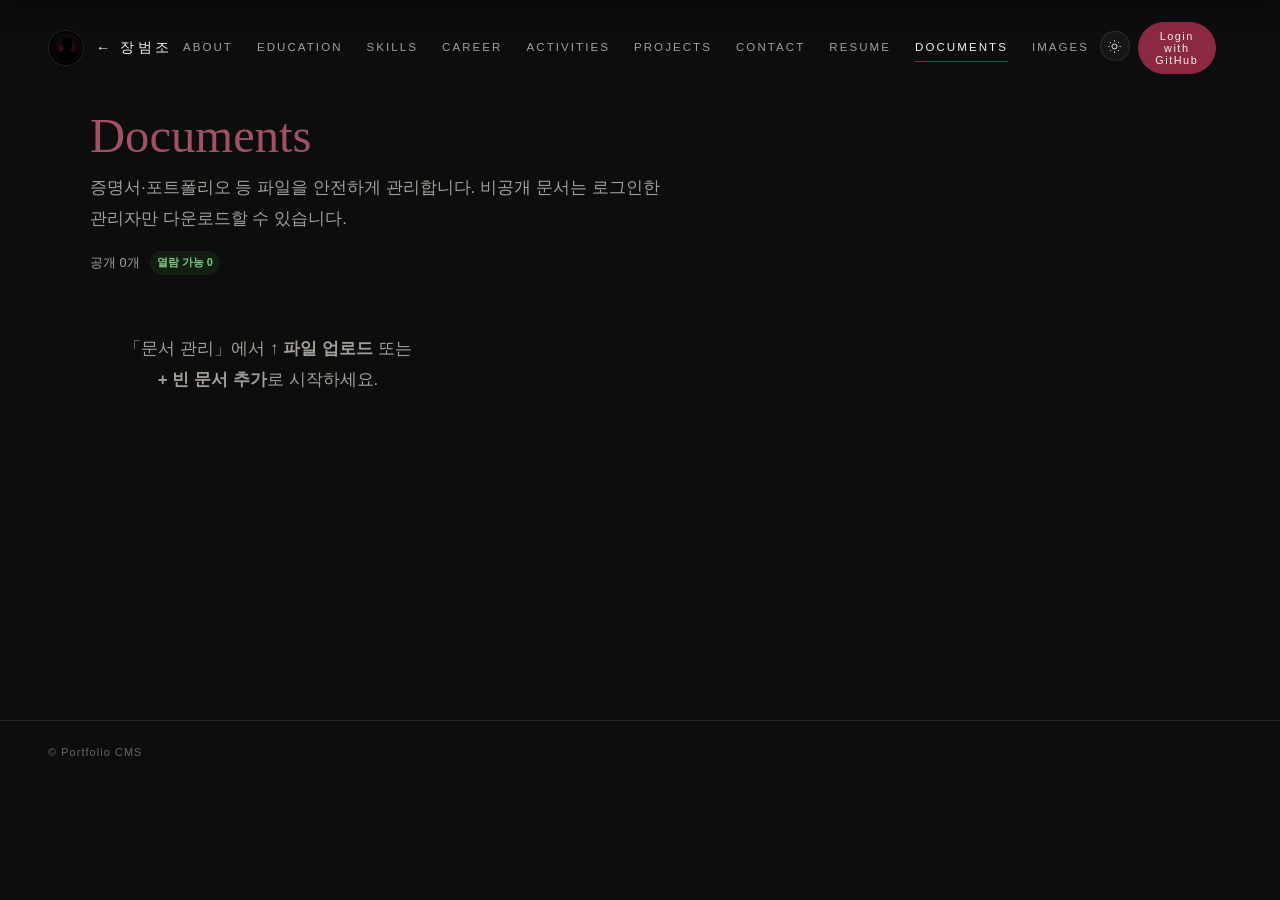
==== commit 24d0a7fc: "새 포트폴리오 업로드" ====
--- a/pages/documents.html
+++ b/pages/documents.html
@@ -27,7 +27,6 @@
     <div class="container">
       <div class="documents-page__head reveal">
         <span class="section-index">Documents</span>
-        <h1 class="section-title">DOCUMENTS</h1>
         <p class="page-lead">증명서·포트폴리오 등 파일을 안전하게 관리합니다. 비공개 문서는 로그인한 관리자만 다운로드할 수 있습니다.</p>
         <div class="documents-legend reveal edit-only">
           <span class="doc-badge doc-badge--public">공개</span>
--- a/css/style.css
+++ b/css/style.css
@@ -571,6 +571,47 @@
 .hero-links a:hover { color: var(--white); }
 .hero-links span { color: var(--muted-dim); }
 
+/* Hero journey timeline (mobile bar) */
+.hero-journey {
+  display: grid;
+  grid-template-columns: repeat(var(--journey-cols, 4), minmax(0, 1fr));
+  gap: 0.35rem;
+  width: 100%;
+  max-width: 24rem;
+  padding: 0.65rem 0.45rem;
+  border: 1px solid var(--ep-journey-border, var(--line));
+  border-radius: 0.35rem;
+  background: var(--ep-journey-bg, color-mix(in srgb, var(--surface) 88%, var(--black)));
+}
+
+.hero-journey:empty {
+  display: none;
+}
+
+.hero-journey__item {
+  display: flex;
+  flex-direction: column;
+  align-items: center;
+  gap: 0.2rem;
+  text-align: center;
+  min-width: 0;
+}
+
+.hero-journey__item strong {
+  font-family: var(--serif);
+  font-size: 0.74rem;
+  letter-spacing: 0.06em;
+  color: var(--ep-journey-year, var(--accent-readable, var(--accent)));
+  line-height: 1.1;
+}
+
+.hero-journey__item span {
+  font-size: 0.48rem;
+  line-height: 1.35;
+  color: var(--ep-journey-label, var(--muted));
+  word-break: keep-all;
+}
+
 .hero-scroll {
   position: absolute;
   right: -2rem;
@@ -1069,12 +1110,208 @@
   letter-spacing: 0.04em;
 }
 
-.project-card__gh {
+.project-card__gh,
+.project-card__detail {
   font-size: 0.75rem;
   color: var(--muted-dim);
 }
 
-.project-card__gh:hover { color: var(--white); }
+.project-card__gh:hover,
+.project-card__detail:hover { color: var(--white); }
+
+.project-card__detail {
+  background: none;
+  border: none;
+  padding: 0;
+  margin: 0;
+  cursor: pointer;
+  font: inherit;
+  line-height: 1;
+  flex-shrink: 0;
+}
+
+body.edit-mode .project-card__detail { pointer-events: none; }
+
+/* ─── 프로젝트 상세 모달 ─── */
+.project-detail-modal {
+  position: fixed;
+  inset: 0;
+  z-index: 9000;
+  display: grid;
+  place-items: center;
+  padding: 1rem;
+  opacity: 0;
+  pointer-events: none;
+  transition: opacity 0.3s ease;
+}
+
+.project-detail-modal.is-open {
+  opacity: 1;
+  pointer-events: auto;
+}
+
+body.project-detail-open { overflow: hidden; }
+
+.project-detail-modal__backdrop {
+  position: absolute;
+  inset: 0;
+  background: rgba(0, 0, 0, 0.62);
+  backdrop-filter: blur(4px);
+}
+
+.project-detail-modal__panel {
+  position: relative;
+  width: min(720px, 100%);
+  max-height: min(88vh, 900px);
+  overflow: auto;
+  border: 1px solid var(--line-strong);
+  background: var(--surface);
+  box-shadow: 0 24px 64px rgba(0, 0, 0, 0.35);
+  animation: projectDetailIn 0.35s var(--ease, ease) both;
+}
+
+@keyframes projectDetailIn {
+  from { opacity: 0; transform: translateY(16px); }
+  to { opacity: 1; transform: translateY(0); }
+}
+
+.project-detail-modal__close {
+  position: sticky;
+  top: 0;
+  float: right;
+  z-index: 2;
+  margin: 0.75rem 0.75rem 0 0;
+  width: 2rem;
+  height: 2rem;
+  border: 1px solid var(--line);
+  background: var(--surface-2);
+  color: var(--muted);
+  font-size: 1.25rem;
+  line-height: 1;
+  cursor: pointer;
+}
+
+.project-detail-modal__close:hover { color: var(--white); border-color: var(--line-strong); }
+
+.project-detail-modal__hero {
+  height: 200px;
+  background: var(--surface-2) center / cover no-repeat;
+}
+
+.project-detail-modal__hero--paws {
+  background: linear-gradient(160deg, rgba(122, 31, 31, 0.4), #141010);
+}
+
+.project-detail-modal__hero--health {
+  background: linear-gradient(160deg, rgba(80, 90, 110, 0.45), #0e1014);
+}
+
+.project-detail-modal__hero--hobby {
+  background: linear-gradient(160deg, rgba(70, 85, 65, 0.4), #0c0e0b);
+}
+
+.project-detail-modal__hero--default {
+  background: linear-gradient(160deg, rgba(122, 31, 31, 0.4), #141010);
+}
+
+.project-detail-modal__body { padding: 1.4rem 1.6rem 1.8rem; }
+
+.project-detail-modal__period {
+  font-size: 0.68rem;
+  letter-spacing: 0.1em;
+  color: var(--accent-readable, var(--accent));
+  margin-bottom: 0.35rem;
+}
+
+.project-detail-modal__title {
+  font-family: var(--serif);
+  font-size: clamp(1.25rem, 3vw, 1.75rem);
+  letter-spacing: 0.04em;
+  margin-bottom: 0.5rem;
+}
+
+.project-detail-modal__type,
+.project-detail-modal__role,
+.project-detail-modal__meta {
+  font-size: 0.72rem;
+  color: var(--muted-dim);
+  margin-bottom: 0.35rem;
+}
+
+.project-detail-modal__desc {
+  color: var(--muted);
+  line-height: 1.85;
+  margin: 1rem 0 1.25rem;
+}
+
+.project-detail-modal__block {
+  border-top: 1px solid var(--line);
+  padding-top: 1rem;
+  margin-bottom: 1rem;
+}
+
+.project-detail-modal__block h3 {
+  font-family: var(--serif);
+  font-size: 0.82rem;
+  letter-spacing: 0.08em;
+  color: var(--accent-readable, var(--accent));
+  margin-bottom: 0.5rem;
+}
+
+.project-detail-modal__block p {
+  color: var(--muted);
+  line-height: 1.8;
+  font-size: 0.88rem;
+}
+
+.project-detail-modal__tags {
+  display: flex;
+  flex-wrap: wrap;
+  gap: 0.4rem;
+  margin-bottom: 1rem;
+}
+
+.project-detail-modal__tags span {
+  font-size: 0.62rem;
+  border: 1px solid var(--line);
+  padding: 0.25rem 0.55rem;
+  color: var(--muted);
+}
+
+.project-detail-modal__gallery {
+  display: grid;
+  grid-template-columns: repeat(auto-fill, minmax(140px, 1fr));
+  gap: 0.6rem;
+  margin-bottom: 1.2rem;
+}
+
+.project-detail-modal__gallery img {
+  width: 100%;
+  aspect-ratio: 4 / 3;
+  object-fit: cover;
+  border: 1px solid var(--line);
+}
+
+.project-detail-modal__links {
+  display: flex;
+  flex-wrap: wrap;
+  gap: 0.5rem;
+  padding-top: 0.5rem;
+}
+
+.project-detail-modal__link {
+  font-size: 0.68rem;
+  letter-spacing: 0.06em;
+  color: var(--white);
+  text-decoration: none;
+  border: 1px solid var(--line);
+  padding: 0.45rem 0.85rem;
+}
+
+.project-detail-modal__link:hover {
+  border-color: var(--accent);
+  color: var(--accent);
+}
 
 .project-card__body time {
   display: block;
@@ -1170,7 +1407,27 @@
 }
 
 .contact-compact {
-  max-width: min(900px, 100%);
+  max-width: min(960px, 100%);
+}
+
+.contact-grid {
+  display: grid;
+  grid-template-columns: 1fr min(280px, 34vw);
+  gap: clamp(2rem, 4vw, 3.5rem);
+  align-items: center;
+}
+
+.contact-portrait .portrait-frame--contact {
+  border: 1px solid var(--line);
+  overflow: hidden;
+}
+
+.contact-portrait img {
+  display: block;
+  width: 100%;
+  aspect-ratio: 4 / 5;
+  object-fit: cover;
+  object-position: center 22%;
 }
 
 .contact-head {
--- a/css/editorial.css
+++ b/css/editorial.css
@@ -24,24 +24,25 @@
   text-transform: uppercase;
 }
 
-/* ── Box link (VIEW MORE / VIEW ALL) ── */
+/* ── Section link (VIEW MORE / VIEW ALL) — borderless ── */
 .text-link--box {
   display: inline-flex;
   align-items: center;
-  gap: 0.45rem;
-  padding: 0.55rem 1.15rem;
-  border: 1px solid var(--line-strong);
-  letter-spacing: 0.16em;
+  gap: 0.35rem;
+  padding: 0;
+  border: none;
+  background: transparent;
+  letter-spacing: 0.12em;
   text-transform: uppercase;
   font-size: 0.62rem;
   color: var(--muted);
-  transition: color 0.25s, border-color 0.25s, background 0.25s;
+  transition: color 0.25s;
 }
 
 .text-link--box:hover {
   color: var(--white);
-  border-color: var(--white);
-  background: var(--surface-tint-04);
+  border: none;
+  background: transparent;
 }
 
 /* ── Hero ── */
@@ -90,6 +91,40 @@
   .hero-scroll {
     right: -2.5rem;
   }
+
+  .hero-portrait {
+    position: relative;
+  }
+
+  .hero-portrait::before {
+    content: "智 能 工 程";
+    position: absolute;
+    top: clamp(1rem, 4vh, 2.5rem);
+    left: clamp(-1.5rem, -2vw, -0.75rem);
+    z-index: 2;
+    writing-mode: vertical-rl;
+    font-family: var(--serif);
+    font-size: clamp(3rem, 6vw, 4.8rem);
+    letter-spacing: 0.28em;
+    color: var(--ep-hanja-strong, color-mix(in srgb, var(--accent) 22%, transparent));
+    pointer-events: none;
+    user-select: none;
+  }
+
+  .hero-body::before {
+    content: "算 法 代 码";
+    position: absolute;
+    top: -0.5rem;
+    right: clamp(-2rem, -3vw, -1rem);
+    z-index: 0;
+    writing-mode: vertical-rl;
+    font-family: var(--serif);
+    font-size: clamp(2.2rem, 4.5vw, 3.5rem);
+    letter-spacing: 0.24em;
+    color: var(--ep-hanja-soft, color-mix(in srgb, var(--accent) 10%, transparent));
+    pointer-events: none;
+    user-select: none;
+  }
 }
 
 /* ── Section typography (editorial) ── */
@@ -109,7 +144,7 @@
 
 /* ── About ── */
 .section-about {
-  background: var(--black);
+  background: var(--ep-about-bg, var(--black));
   border-top: 1px solid var(--line);
 }
 
@@ -164,7 +199,7 @@
 
 /* ── Education (burgundy panel + visual) ── */
 .section-education {
-  background: var(--black);
+  background: var(--ep-page-bg, var(--black));
   border-top: 1px solid var(--line);
 }
 
@@ -173,7 +208,7 @@
 }
 
 .education-panel {
-  background: var(--accent-deep);
+  background: var(--ep-education-panel, var(--accent-deep));
 }
 
 @media (min-width: 961px) {
@@ -183,19 +218,20 @@
 }
 
 .education-visual {
-  background: var(--black);
+  background: var(--ep-education-visual-bg, var(--black));
 }
 
 .education-visual__deco {
-  color: var(--accent);
-  opacity: 0.55;
+  color: var(--ep-education-deco, var(--accent));
+  opacity: 0.62;
   letter-spacing: 0.42em;
   font-size: clamp(0.75rem, 1.4vw, 0.95rem);
+  font-family: var(--serif);
 }
 
 /* ── Skills (language-bar feel) ── */
 .section-skills {
-  background: var(--black);
+  background: var(--ep-skills-bg, var(--black));
   border-top: 1px solid var(--line);
 }
 
@@ -227,6 +263,7 @@
 
 /* ── Activities (icon row) ── */
 .section-activities {
+  background: var(--ep-activities-bg, var(--black));
   border-top: 1px solid var(--line);
 }
 
@@ -237,10 +274,19 @@
   }
 
   .activity-card {
-    background: color-mix(in srgb, var(--black) 55%, transparent);
+    background: color-mix(in srgb, var(--ep-activities-bg, var(--black)) 72%, transparent);
     border: 1px solid var(--line);
     text-align: center;
     padding: 2rem 1rem;
+  }
+
+  .activity-card p {
+    color: var(--ep-box-text, var(--white));
+  }
+
+  .activity-card small,
+  .activity-card time {
+    color: var(--ep-box-text-muted, var(--body-soft));
   }
 
   .activity-card::before {
@@ -295,7 +341,7 @@
 
 /* ── Contact (compact) ── */
 .section-contact {
-  background: var(--black);
+  background: var(--ep-contact-bg, var(--black));
   border-top: 1px solid var(--line);
 }
 
@@ -363,7 +409,7 @@
 
   .text-link--box {
     font-size: 0.58rem;
-    padding: 0.45rem 0.85rem;
+    padding: 0;
   }
 
   .signature {
--- a/css/themes.css
+++ b/css/themes.css
@@ -189,11 +189,27 @@
 }
 
 body.theme-light .section-about {
-  background: var(--surface);
+  background: var(--ep-about-bg, var(--surface));
 }
 
 body.theme-light .section-skills {
-  background: var(--black);
+  background: var(--ep-skills-bg, var(--black));
+}
+
+body.theme-light .section-activities {
+  background: var(--ep-activities-bg, var(--surface2));
+}
+
+body.theme-light .section-contact {
+  background: var(--ep-contact-bg, var(--surface2));
+}
+
+body.theme-light .text-link--box {
+  color: var(--ep-box-text-muted, var(--muted-readable, var(--muted)));
+}
+
+body.theme-light .text-link--box:hover {
+  color: var(--accent-readable, var(--accent));
 }
 
 body.theme-light .project-card,
@@ -204,135 +220,88 @@
   background: var(--surface);
 }
 
+body.theme-light .project-card__body p,
+body.theme-light .project-card__body small {
+  color: var(--ep-box-text-muted, var(--body-soft));
+}
+
 body.theme-light .theme-switcher__panel {
   box-shadow: 0 20px 50px rgba(0, 0, 0, 0.1);
 }
 
-/* ── Preset accents ── */
+body.theme-light .theme-switcher__card {
+  color: var(--ep-box-text, var(--white));
+}
+
+body.theme-light .theme-switcher__desc {
+  color: var(--ep-box-text-muted, var(--muted));
+}
+
+/* ── Preset accents (12 themes) ── */
 body.theme-modern .education-panel,
 body.theme-ivory .education-panel {
-  background: var(--accent-deep);
+  background: var(--ep-education-panel, var(--accent-deep));
 }
 
 body.theme-ink .skill-bar__fill {
   background: linear-gradient(to right, var(--accent), #A8C0D8);
 }
 
-body.theme-rosewood .section-title {
-  letter-spacing: 0.05em;
-}
-
-body.theme-paper .brand {
-  letter-spacing: 0.22em;
-}
-
-body.theme-obsidian .section-title {
-  letter-spacing: 0.08em;
-}
-
-body.theme-obsidian .nav-desktop a.is-active::after {
-  background: var(--accent);
+body.theme-blush .skill-bar__fill {
+  background: linear-gradient(to right, var(--accent), #D8A8B8);
+}
+
+body.theme-lilac .skill-bar__fill {
+  background: linear-gradient(to right, var(--accent), #C8B0D8);
 }
 
 body.theme-sage .skill-bar__fill {
   background: linear-gradient(to right, var(--accent), #A8C8B0);
 }
 
-body.theme-dusk .section-title {
-  letter-spacing: 0.06em;
-}
-
-body.theme-dusk .skill-bar__fill {
-  background: linear-gradient(to right, var(--accent), #B8A8D8);
-}
-
-body.theme-sand .brand {
-  letter-spacing: 0.18em;
-}
-
-body.theme-sand .education-panel {
-  background: var(--accent-deep);
-}
-
-body.theme-carbon .skill-bar__fill {
-  background: linear-gradient(to right, var(--accent), #8AD8D0);
-}
-
-body.theme-carbon .section-title {
-  letter-spacing: 0.1em;
-}
-
-/* ── Flashy presets ── */
-body.theme-flashy .section-index {
-  text-shadow: 0 0 24px color-mix(in srgb, var(--accent) 45%, transparent);
-}
-
-body.theme-flashy .skill-bar__fill {
-  box-shadow: 0 0 14px color-mix(in srgb, var(--accent) 50%, transparent);
-}
-
-body.theme-flashy .hero-chip {
-  border-color: color-mix(in srgb, var(--accent) 55%, var(--line));
-  box-shadow: 0 0 10px color-mix(in srgb, var(--accent) 25%, transparent);
-}
-
-body.theme-neon .hero::before {
+body.theme-peach .skill-bar__fill {
+  background: linear-gradient(to right, var(--accent), #E8B8A0);
+}
+
+body.theme-ocean .skill-bar__fill {
+  background: linear-gradient(to right, var(--accent), #88B8D8);
+}
+
+body.theme-pearl .skill-bar__fill {
+  background: linear-gradient(to right, var(--accent), #D8C0A0);
+}
+
+body.theme-twilight .skill-bar__fill {
+  background: linear-gradient(to right, var(--accent), #C8B8E8);
+}
+
+body.theme-mulberry .skill-bar__fill {
+  background: linear-gradient(to right, var(--accent), #D898A8);
+}
+
+body.theme-moonlit .skill-bar__fill {
+  background: linear-gradient(to right, var(--accent), #98D0D8);
+}
+
+body.theme-blush .hero::before,
+body.theme-lilac .hero::before,
+body.theme-sage .hero::before,
+body.theme-peach .hero::before,
+body.theme-ocean .hero::before,
+body.theme-pearl .hero::before {
   background:
-    radial-gradient(ellipse 85% 55% at 18% 28%, rgba(255, 45, 149, 0.22), transparent 62%),
-    radial-gradient(ellipse 65% 45% at 82% 72%, rgba(0, 245, 255, 0.14), transparent 58%);
-}
-
-body.theme-neon .skill-bar__fill {
-  background: linear-gradient(90deg, #FF2D95, #00F5FF);
-}
-
-body.theme-neon .section-title {
-  letter-spacing: 0.06em;
-}
-
-body.theme-aurora .hero::before {
+    radial-gradient(ellipse 85% 55% at 15% 25%, color-mix(in srgb, var(--accent) 12%, transparent), transparent 65%),
+    radial-gradient(ellipse 70% 45% at 85% 80%, color-mix(in srgb, var(--accent) 8%, transparent), transparent 60%);
+}
+
+body.theme-twilight .hero::before,
+body.theme-mulberry .hero::before,
+body.theme-moonlit .hero::before,
+body.theme-ink .hero::before,
+body.theme-modern .hero::before {
   background:
-    radial-gradient(ellipse 80% 50% at 12% 35%, rgba(0, 245, 160, 0.2), transparent 60%),
-    radial-gradient(ellipse 70% 45% at 88% 65%, rgba(255, 110, 199, 0.16), transparent 58%);
-}
-
-body.theme-aurora .skill-bar__fill {
-  background: linear-gradient(90deg, #00F5A0, #FF6EC7);
-}
-
-body.theme-sunset .hero::before {
-  background:
-    radial-gradient(ellipse 75% 50% at 20% 30%, rgba(255, 107, 53, 0.24), transparent 60%),
-    radial-gradient(ellipse 60% 40% at 80% 75%, rgba(255, 45, 149, 0.14), transparent 55%);
-}
-
-body.theme-sunset .skill-bar__fill {
-  background: linear-gradient(90deg, #FF6B35, #FF2D95);
-}
-
-body.theme-electric .hero::before {
-  background:
-    radial-gradient(ellipse 70% 45% at 25% 25%, rgba(255, 230, 0, 0.18), transparent 58%),
-    radial-gradient(ellipse 65% 50% at 75% 70%, rgba(77, 159, 255, 0.2), transparent 60%);
-}
-
-body.theme-electric .skill-bar__fill {
-  background: linear-gradient(90deg, #FFE600, #4D9FFF);
-}
-
-body.theme-prism .hero::before {
-  background:
-    radial-gradient(ellipse 70% 45% at 15% 30%, rgba(178, 75, 243, 0.2), transparent 58%),
-    radial-gradient(ellipse 65% 45% at 85% 65%, rgba(255, 110, 199, 0.18), transparent 58%),
-    radial-gradient(ellipse 50% 35% at 50% 90%, rgba(0, 245, 160, 0.1), transparent 50%);
-}
-
-body.theme-prism .skill-bar__fill {
-  background: linear-gradient(90deg, #B24BF3, #FF6EC7, #00F5A0);
-}
-
-body.theme-prism .section-title {
-  letter-spacing: 0.07em;
+    radial-gradient(ellipse 90% 55% at 15% 25%, color-mix(in srgb, var(--accent) 14%, transparent), transparent 65%),
+    radial-gradient(ellipse 70% 45% at 85% 80%, color-mix(in srgb, var(--accent) 8%, transparent), transparent 60%);
 }
 
 /* ── Global surfaces ── */
@@ -377,7 +346,7 @@
   }
 
   .theme-switcher__grid {
-    max-height: 46vh;
+    max-height: 52vh;
     overflow-y: auto;
     grid-template-columns: repeat(3, 1fr);
     gap: 0.3rem;
@@ -414,11 +383,11 @@
 }
 
 .section-activities .activity-card p {
-  color: var(--white);
+  color: var(--ep-box-text, var(--white));
 }
 
 .section-activities .activity-card small {
-  color: var(--body-soft);
+  color: var(--ep-box-text-muted, var(--body-soft));
 }
 
 .education-panel .section-index--light {
--- a/css/mobile.css
+++ b/css/mobile.css
@@ -206,6 +206,7 @@
 
   /* 카드·칩·그리드 — 화면 너비 안쪽으로 고정 */
   .hero-chips,
+  .hero-journey,
   .hero-quick,
   .hero-mobile-bar,
   .skill-categories,
@@ -228,13 +229,9 @@
   /* HERO — 모바일 풀스크린 + 사진 왼쪽 · 텍스트 오른쪽 */
   .hero {
     position: relative;
-    min-height: 100svh;
-    min-height: 100dvh;
+    min-height: auto;
     padding: 0;
-    display: flex;
-    flex-direction: column;
-    justify-content: stretch;
-    align-items: stretch;
+    display: block;
     overflow: hidden;
     isolation: isolate;
   }
@@ -266,11 +263,11 @@
   .hero-inner {
     position: relative;
     z-index: 1;
-    flex: 1;
+    flex: none;
     display: grid;
     grid-template-columns: min(140px, 38vw) 1fr;
     grid-template-areas:
-      "portrait eyebrow"
+      "eyebrow eyebrow"
       "portrait name"
       "portrait links"
       "tagline-ko tagline-ko"
@@ -278,13 +275,43 @@
       "intro-lines intro-lines";
     align-items: start;
     align-content: center;
-    gap: 0.35rem 1rem;
+    gap: 0.45rem 1rem;
     text-align: left;
     width: 100%;
     max-width: 100%;
     min-height: 0;
-    padding: calc(4.5rem + env(safe-area-inset-top, 0px)) var(--page-gutter) 0.75rem;
+    padding: calc(4.5rem + env(safe-area-inset-top, 0px)) var(--page-gutter) 0.65rem;
     box-sizing: border-box;
+  }
+
+  .hero-inner.container::before {
+    content: "程 序 开 发";
+    position: absolute;
+    top: calc(4.5rem + env(safe-area-inset-top, 0px));
+    left: calc(var(--page-gutter) + 0.25rem);
+    z-index: 0;
+    writing-mode: vertical-rl;
+    font-family: var(--serif);
+    font-size: clamp(2.2rem, 9vw, 3.2rem);
+    letter-spacing: 0.22em;
+    color: var(--ep-hanja-mobile, color-mix(in srgb, var(--accent) 18%, transparent));
+    pointer-events: none;
+    user-select: none;
+  }
+
+  .hero-inner.container::after {
+    content: "云 端 部 署";
+    position: absolute;
+    right: var(--page-gutter);
+    bottom: 6.5rem;
+    z-index: 0;
+    writing-mode: vertical-rl;
+    font-family: var(--serif);
+    font-size: clamp(1.8rem, 7vw, 2.6rem);
+    letter-spacing: 0.2em;
+    color: var(--ep-hanja-soft, color-mix(in srgb, var(--accent) 12%, transparent));
+    pointer-events: none;
+    user-select: none;
   }
 
   .hero-body {
@@ -299,10 +326,17 @@
 
   .hero-eyebrow {
     grid-area: eyebrow;
-    align-self: end;
+    align-self: start;
+    justify-self: center;
+    width: 100%;
+    max-width: 100%;
+    white-space: nowrap;
+    overflow: hidden;
+    text-overflow: ellipsis;
+    text-align: center;
     font-size: 0.58rem;
     letter-spacing: 0.12em;
-    margin-bottom: 0;
+    margin: 0 0 0.15rem;
     line-height: 1.4;
     color: var(--accent-readable, var(--accent));
   }
@@ -311,7 +345,7 @@
     grid-area: name;
     font-size: clamp(1.55rem, 6.2vw, 1.85rem);
     line-height: 1.06;
-    margin-bottom: 0;
+    margin: 1.15rem 0 0;
     letter-spacing: 0.02em;
     color: var(--white);
   }
@@ -370,7 +404,8 @@
     display: flex;
     flex-direction: column;
     align-items: center;
-    gap: 0.95rem;
+    gap: 0.75rem;
+    margin-top: 0;
     position: relative;
     z-index: 1;
     padding: 0.85rem var(--page-gutter) calc(1.15rem + env(safe-area-inset-bottom, 0px));
@@ -398,12 +433,12 @@
 
   .hero-chip {
     padding: 0.32rem 0.62rem;
-    border: 1px solid color-mix(in srgb, var(--accent-readable, var(--accent)) 28%, var(--line));
+    border: 1px solid var(--ep-chip-border, color-mix(in srgb, var(--accent-readable, var(--accent)) 28%, var(--line)));
     border-radius: 999px;
     font-size: 0.58rem;
     letter-spacing: 0.07em;
-    color: var(--muted-readable, var(--muted));
-    background: color-mix(in srgb, var(--surface) 86%, var(--black));
+    color: var(--ep-chip-text, var(--muted-readable, var(--muted)));
+    background: var(--ep-chip-bg, color-mix(in srgb, var(--surface) 86%, var(--black)));
     backdrop-filter: blur(8px);
     animation: heroChipIn 0.55s var(--ease, ease) both;
   }
@@ -613,9 +648,8 @@
 
   .section-education__inner {
     position: relative;
-    display: grid;
-    grid-template-columns: 1fr;
-    grid-template-rows: minmax(0, auto);
+    display: block;
+    overflow: hidden;
     min-height: 0;
     border: none;
     width: 100%;
@@ -627,25 +661,26 @@
     grid-area: 1 / 1;
     position: relative;
     z-index: 1;
+    width: 100%;
     min-height: 0;
   }
 
   .education-visual {
-    grid-area: 1 / 1;
-    position: relative;
-    justify-self: end;
-    align-self: start;
-    width: 96px;
-    height: 122px;
-    margin: 1.35rem var(--page-gutter) 0 0;
-    min-height: 0 !important;
+    position: absolute;
+    top: 2.25rem;
+    right: calc(var(--page-gutter) + 1.5rem);
+    width: clamp(84px, 27vw, 108px);
+    aspect-ratio: 4 / 5;
+    height: auto;
+    margin: 0;
     z-index: 2;
+    pointer-events: auto;
     background: rgba(0, 0, 0, 0.35);
     overflow: hidden;
     border-radius: 0.35rem;
     border: 1px solid var(--line-on-accent);
     box-shadow: 0 4px 14px rgba(0, 0, 0, 0.28);
-    pointer-events: auto;
+    box-sizing: border-box;
   }
 
   .education-visual__img {
@@ -653,7 +688,8 @@
     height: 100%;
     min-height: 0 !important;
     object-fit: cover;
-    object-position: center top;
+    object-position: center 18%;
+    border-radius: 0.35rem;
   }
 
   .education-visual__deco {
@@ -662,7 +698,7 @@
 
   .education-panel__content {
     padding: 1.35rem var(--page-gutter);
-    padding-right: calc(96px + var(--page-gutter) + 0.85rem);
+    padding-right: calc(clamp(84px, 27vw, 108px) + var(--page-gutter) + 1.35rem);
   }
 
   .education-panel__bg-btn {
@@ -896,6 +932,10 @@
     padding: clamp(1.35rem, 4vw, 1.85rem) 0;
   }
 
+  .contact-portrait {
+    display: none !important;
+  }
+
   .contact-row {
     grid-template-columns: 1fr 1fr;
     gap: 0.45rem 0.75rem;
@@ -1007,8 +1047,9 @@
   }
 
   .hero {
-    min-height: 100svh;
-    min-height: 100dvh;
+    min-height: auto !important;
+    height: auto;
+    display: block;
     padding: 0;
   }
 
@@ -1057,14 +1098,23 @@
   }
 
   .education-visual {
-    width: 88px;
-    height: 112px;
-    margin-top: 1.15rem;
-    margin-right: var(--page-gutter);
+    top: 2rem;
+    right: calc(var(--page-gutter) + 1rem);
+    width: clamp(84px, 27vw, 100px);
   }
 
   .education-panel__content {
-    padding-right: calc(88px + var(--page-gutter) + 0.85rem);
+    padding-right: calc(clamp(84px, 27vw, 100px) + var(--page-gutter) + 1rem);
+  }
+
+  .contact-grid {
+    grid-template-columns: 1fr;
+    gap: 1.5rem;
+    text-align: center;
+  }
+
+  .contact-row {
+    text-align: left;
   }
 
   .section-title {
@@ -1136,4 +1186,119 @@
   body.nav-open header.menu-open {
     z-index: 10101;
   }
+
+  /* 프로젝트 상세 모달 — 모바일 한 화면 */
+  .project-detail-modal {
+    padding: 0.5rem;
+  }
+
+  .project-detail-modal__panel {
+    width: 100%;
+    max-height: calc(100dvh - 1rem);
+    overflow: hidden;
+    display: flex;
+    flex-direction: column;
+  }
+
+  .project-detail-modal__content {
+    display: flex;
+    flex-direction: column;
+    flex: 1;
+    min-height: 0;
+    overflow: hidden;
+  }
+
+  .project-detail-modal__close {
+    position: absolute;
+    top: 0.45rem;
+    right: 0.45rem;
+    float: none;
+    margin: 0;
+    z-index: 3;
+    width: 1.75rem;
+    height: 1.75rem;
+    font-size: 1.1rem;
+  }
+
+  .project-detail-modal__hero {
+    height: clamp(230px, 38vh, 290px);
+    flex-shrink: 0;
+  }
+
+  .project-detail-modal__body {
+    flex: 1;
+    min-height: 0;
+    overflow: hidden;
+    padding: 0.65rem 0.95rem 0.8rem;
+  }
+
+  .project-detail-modal__period {
+    font-size: 0.56rem;
+    margin-bottom: 0.18rem;
+  }
+
+  .project-detail-modal__title {
+    font-size: 1.12rem;
+    margin-bottom: 0.2rem;
+  }
+
+  .project-detail-modal__type,
+  .project-detail-modal__role,
+  .project-detail-modal__meta {
+    font-size: 0.6rem;
+    margin-bottom: 0.12rem;
+  }
+
+  .project-detail-modal__desc {
+    font-size: 0.7rem;
+    line-height: 1.5;
+    margin: 0.35rem 0 0.45rem;
+    display: -webkit-box;
+    -webkit-line-clamp: 3;
+    -webkit-box-orient: vertical;
+    overflow: hidden;
+  }
+
+  .project-detail-modal__block {
+    padding-top: 0.45rem;
+    margin-bottom: 0.35rem;
+  }
+
+  .project-detail-modal__block h3 {
+    font-size: 0.64rem;
+    margin-bottom: 0.2rem;
+  }
+
+  .project-detail-modal__block p {
+    font-size: 0.64rem;
+    line-height: 1.45;
+    display: -webkit-box;
+    -webkit-line-clamp: 2;
+    -webkit-box-orient: vertical;
+    overflow: hidden;
+  }
+
+  .project-detail-modal__tags {
+    gap: 0.28rem;
+    margin-bottom: 0.35rem;
+  }
+
+  .project-detail-modal__tags span {
+    font-size: 0.54rem;
+    padding: 0.16rem 0.42rem;
+  }
+
+  .project-detail-modal__gallery {
+    display: none;
+  }
+
+  .project-detail-modal__links {
+    gap: 0.35rem;
+    padding-top: 0.25rem;
+  }
+
+  .project-detail-modal__link {
+    font-size: 0.58rem;
+    padding: 0.32rem 0.65rem;
+  }
 }
--- a/css/editor.css
+++ b/css/editor.css
@@ -527,6 +527,24 @@
   right: -0.25rem;
 }
 
+.edit-mode .hero-journey__item.edit-list-item {
+  position: relative;
+  padding-top: 1.25rem;
+}
+
+.edit-mode .hero-journey .edit-list-item__controls {
+  top: 0;
+  right: 50%;
+  transform: translateX(50%);
+}
+
+.edit-mode .hero-journey + .edit-add-btn {
+  display: block;
+  width: 100%;
+  margin-top: 0.35rem;
+  text-align: center;
+}
+
 .detail-lines {
   list-style: none;
   margin: 0.75rem 0 0;
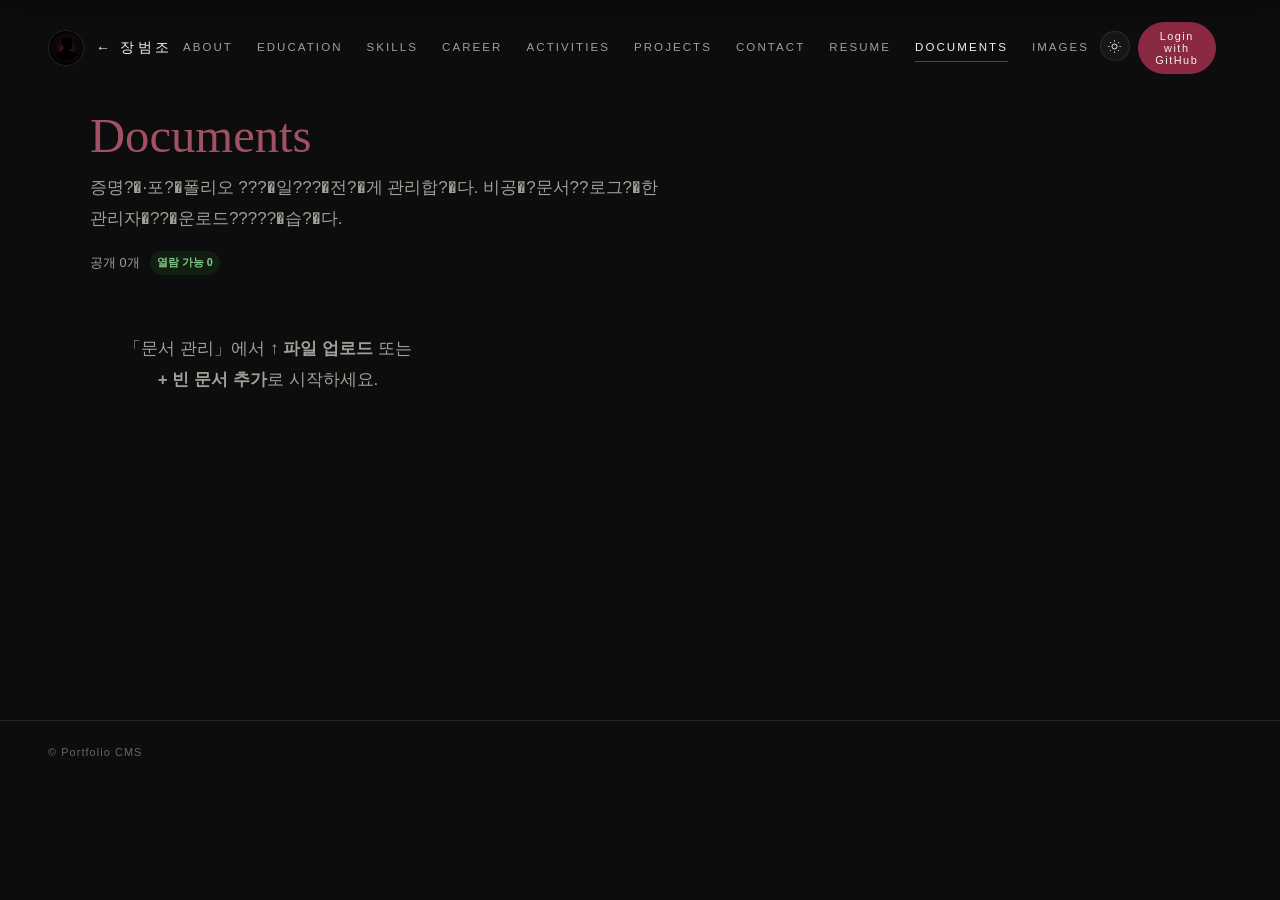
==== commit 9cb21212: "css 업데이트" ====
--- a/pages/documents.html
+++ b/pages/documents.html
@@ -7,8 +7,8 @@
   <link rel="stylesheet" href="../css/style.css">
   <link rel="stylesheet" href="../css/editorial.css?v=20260731">
   <link rel="stylesheet" href="../css/themes.css">
-  <link rel="stylesheet" href="../css/mobile.css">
-  <link rel="stylesheet" href="../css/editor.css">
+  <link rel="stylesheet" href="../css/mobile.css?v=20260804">
+  <link rel="stylesheet" href="../css/editor.css?v=20260804">
   <link rel="stylesheet" href="../css/pages.css?v=20260730">
 </head>
 <body>
@@ -27,24 +27,24 @@
     <div class="container">
       <div class="documents-page__head reveal">
         <span class="section-index">Documents</span>
-        <p class="page-lead">증명서·포트폴리오 등 파일을 안전하게 관리합니다. 비공개 문서는 로그인한 관리자만 다운로드할 수 있습니다.</p>
+        <p class="page-lead">증명?�·포?�폴리오 ???�일???�전?�게 관리합?�다. 비공�?문서??로그?�한 관리자�??�운로드?????�습?�다.</p>
         <div class="documents-legend reveal edit-only">
           <span class="doc-badge doc-badge--public">공개</span>
-          <span class="doc-badge doc-badge--private">비공개</span>
+          <span class="doc-badge doc-badge--private">비공�?/span>
           <span class="doc-badge doc-badge--link">링크 공유</span>
-          <span class="doc-badge doc-badge--password">비밀번호</span>
+          <span class="doc-badge doc-badge--password">비�?번호</span>
         </div>
         <div class="documents-summary" id="documentsSummary"></div>
 
         <div class="page-action-hub edit-only" id="documentsActionHub">
           <div class="page-action-bar">
-            <button type="button" class="page-action-btn page-action-btn--primary" id="docUploadBtn">↑ 파일 업로드</button>
-            <button type="button" class="page-action-btn" id="docAddEmptyBtn">+ 빈 문서 추가</button>
+            <button type="button" class="page-action-btn page-action-btn--primary" id="docUploadBtn">???�일 ?�로??/button>
+            <button type="button" class="page-action-btn" id="docAddEmptyBtn">+ �?문서 추�?</button>
           </div>
         </div>
       </div>
       <div class="doc-dropzone edit-only" id="docDropzone">
-        <p>파일을 드래그 앤 드롭하거나 클릭하여 업로드</p>
+        <p>?�일???�래�????�롭?�거???�릭?�여 ?�로??/p>
         <small>PDF, PNG, JPG, DOCX, HWP, ZIP</small>
       </div>
       <div class="documents-grid reveal" id="documentsGrid"></div>
@@ -71,7 +71,7 @@
   <script src="../js/cms/header.js"></script>
   <script src="../js/seo.js"></script>
   <script src="../js/theme.js?v=20260731"></script>
-  <script src="../js/editor/inline-editor.js?v=20260731"></script>
+  <script src="../js/editor/inline-editor.js?v=20260803"></script>
   <script src="../js/pages/documents.js?v=20260730"></script>
 </body>
 </html>
--- a/css/mobile.css
+++ b/css/mobile.css
@@ -21,8 +21,15 @@
     margin-left: auto;
   }
 
-  #headerActions > :not(.theme-switcher) {
+  #headerActions > :not(.theme-switcher):not(.header-actions__btn--mobile-pinned) {
     display: none !important;
+  }
+
+  #headerActions .header-actions__btn--mobile-pinned {
+    display: inline-flex !important;
+    padding: 0.32rem 0.55rem;
+    font-size: 0.52rem;
+    min-height: 28px;
   }
 
   .site-header .theme-switcher {
@@ -188,7 +195,17 @@
   }
 
   .edit-mode .section-about .about-section-block {
-    padding: 0.58rem 0.68rem;
+    padding: 0.72rem 0.65rem;
+    margin-bottom: 0.45rem;
+  }
+
+  .edit-mode .about-intro-lines {
+    margin: 0.75rem 0 0.45rem;
+  }
+
+  .edit-mode #aboutText,
+  .edit-mode #aboutExtra {
+    margin-bottom: 0.55rem;
   }
 
   .section-about .section-headline {
@@ -226,12 +243,15 @@
     max-width: 100%;
   }
 
-  /* HERO — 모바일 풀스크린 + 사진 왼쪽 · 텍스트 오른쪽 */
+  /* HERO — 모바일: 100dvh 고정 · 스크롤 없음 · 화면 안에 맞춤 */
   .hero {
     position: relative;
-    min-height: auto;
+    height: 100dvh;
+    max-height: 100dvh;
+    min-height: 100dvh;
     padding: 0;
-    display: block;
+    display: flex;
+    flex-direction: column;
     overflow: hidden;
     isolation: isolate;
   }
@@ -263,9 +283,11 @@
   .hero-inner {
     position: relative;
     z-index: 1;
-    flex: none;
+    flex: 1 1 0;
+    min-height: 0;
+    overflow: hidden;
     display: grid;
-    grid-template-columns: min(140px, 38vw) 1fr;
+    grid-template-columns: min(144px, 38vw) 1fr;
     grid-template-areas:
       "eyebrow eyebrow"
       "portrait name"
@@ -274,13 +296,12 @@
       "tagline-en tagline-en"
       "intro-lines intro-lines";
     align-items: start;
-    align-content: center;
+    align-content: space-between;
     gap: 0.45rem 1rem;
     text-align: left;
     width: 100%;
     max-width: 100%;
-    min-height: 0;
-    padding: calc(4.5rem + env(safe-area-inset-top, 0px)) var(--page-gutter) 0.65rem;
+    padding: calc(4.45rem + env(safe-area-inset-top, 0px)) var(--page-gutter) 0.65rem;
     box-sizing: border-box;
   }
 
@@ -322,6 +343,7 @@
     grid-area: portrait;
     align-self: center;
     width: 100%;
+    max-height: min(26dvh, 185px);
   }
 
   .hero-eyebrow {
@@ -336,7 +358,7 @@
     text-align: center;
     font-size: 0.58rem;
     letter-spacing: 0.12em;
-    margin: 0 0 0.15rem;
+    margin: 0 0 0.12rem;
     line-height: 1.4;
     color: var(--accent-readable, var(--accent));
   }
@@ -345,34 +367,50 @@
     grid-area: name;
     font-size: clamp(1.55rem, 6.2vw, 1.85rem);
     line-height: 1.06;
-    margin: 1.15rem 0 0;
+    margin: 0.75rem 0 0;
     letter-spacing: 0.02em;
     color: var(--white);
   }
 
   .hero-tagline-ko {
     grid-area: tagline-ko;
-    font-size: 0.8rem;
-    line-height: 1.65;
-    margin: 0.55rem 0 0;
-    padding-top: 0.7rem;
+    font-size: 0.78rem;
+    line-height: 1.5;
+    margin: 0.4rem 0 0;
+    padding-top: 0.5rem;
     border-top: 1px solid var(--line);
     color: var(--body-soft);
-    display: block;
-    overflow: visible;
+    min-height: 0;
+    overflow: hidden;
+    display: -webkit-box;
+    -webkit-box-orient: vertical;
+    -webkit-line-clamp: 4;
     word-break: keep-all;
     overflow-wrap: anywhere;
   }
 
   .hero-tagline-en {
     grid-area: tagline-en;
-    font-size: 0.74rem;
-    line-height: 1.58;
-    margin: 0.35rem 0 0;
+    font-size: 0.72rem;
+    line-height: 1.45;
+    margin: 0.22rem 0 0;
     color: var(--body-muted);
-    display: block;
-    overflow: visible;
+    min-height: 0;
+    overflow: hidden;
+    display: -webkit-box;
+    -webkit-box-orient: vertical;
+    -webkit-line-clamp: 2;
     overflow-wrap: anywhere;
+  }
+
+  .edit-mode .hero-tagline-ko,
+  .edit-mode #heroIntro {
+    -webkit-line-clamp: 5;
+  }
+
+  .edit-mode .hero-tagline-en,
+  .edit-mode #heroTaglineEn {
+    -webkit-line-clamp: 3;
   }
 
   .hero-links {
@@ -382,7 +420,7 @@
     font-size: 0.6rem;
     gap: 0.5rem;
     flex-wrap: wrap;
-    margin-top: 0.15rem;
+    margin-top: 0.2rem;
     letter-spacing: 0.12em;
     color: var(--muted-readable, var(--muted));
   }
@@ -404,11 +442,16 @@
     display: flex;
     flex-direction: column;
     align-items: center;
-    gap: 0.75rem;
+    justify-content: flex-end;
+    gap: 0.42rem;
     margin-top: 0;
+    flex: 0 0 clamp(10.5rem, 36dvh, 14rem);
+    max-height: clamp(10.5rem, 36dvh, 14rem);
+    min-height: 0;
+    overflow: hidden;
     position: relative;
     z-index: 1;
-    padding: 0.85rem var(--page-gutter) calc(1.15rem + env(safe-area-inset-bottom, 0px));
+    padding: 0.5rem var(--page-gutter) calc(0.85rem + env(safe-area-inset-bottom, 0px));
     background: linear-gradient(
       to top,
       color-mix(in srgb, var(--black) 94%, transparent) 0%,
@@ -421,10 +464,13 @@
     display: flex;
     flex-wrap: wrap;
     justify-content: center;
-    gap: 0.4rem;
+    gap: 0.32rem;
     width: 100%;
     max-width: 24rem;
-    min-height: 1.5rem;
+    min-height: 0;
+    max-height: 2.1rem;
+    overflow: hidden;
+    flex-shrink: 1;
   }
 
   .hero-chips:empty {
@@ -565,13 +611,59 @@
 
   .portrait-frame--hero {
     width: 100%;
-    max-width: 148px;
-    max-height: min(42vh, 220px);
+    max-width: 134px;
+    max-height: 100%;
     aspect-ratio: 3 / 4;
     margin: 0;
     box-shadow: 0 12px 32px color-mix(in srgb, var(--black) 22%, transparent);
   }
 
+  .hero-journey {
+    width: 100%;
+    max-width: 24rem;
+    flex-shrink: 0;
+    overflow: hidden;
+    padding: 0.5rem 0.38rem;
+    gap: 0.28rem;
+  }
+
+  .hero-journey__item span {
+    display: block;
+    max-width: 100%;
+    white-space: nowrap;
+    overflow: hidden;
+    text-overflow: ellipsis;
+  }
+
+  .hero-journey--compact {
+    padding: 0.38rem 0.28rem;
+    gap: 0.2rem;
+  }
+
+  .hero-journey--compact .hero-journey__item strong {
+    font-size: 0.62rem;
+  }
+
+  .hero-journey--compact .hero-journey__item span {
+    font-size: 0.42rem;
+  }
+
+  .hero-journey--dense .hero-journey__item strong {
+    font-size: 0.56rem;
+  }
+
+  .hero-journey--dense .hero-journey__item span {
+    font-size: 0.38rem;
+  }
+
+  .hero-quick {
+    flex-shrink: 0;
+  }
+
+  .hero-scroll-cue {
+    flex-shrink: 0;
+  }
+
   .portrait-frame--hero img {
     width: 100%;
     height: 100%;
@@ -581,6 +673,110 @@
 
   .hero-body .hero-scroll {
     display: none;
+  }
+
+  .edit-mode .hero {
+    height: auto;
+    min-height: auto;
+    max-height: none;
+    overflow: visible;
+    display: flex;
+    flex-direction: column;
+    padding-bottom: 1rem;
+  }
+
+  .edit-mode .hero-inner {
+    overflow: visible;
+    min-height: auto;
+    flex: none;
+    display: flex;
+    flex-direction: column;
+    align-content: stretch;
+    align-items: stretch;
+    gap: 0.65rem;
+    padding-bottom: 1rem;
+  }
+
+  .edit-mode .hero-inner.container::before,
+  .edit-mode .hero-inner.container::after {
+    display: none;
+  }
+
+  .edit-mode .hero-portrait {
+    align-self: center;
+    width: min(160px, 52vw);
+    max-height: none;
+    order: 1;
+  }
+
+  .edit-mode .hero-eyebrow {
+    order: 0;
+    white-space: normal;
+    text-align: center;
+    overflow: visible;
+    text-overflow: unset;
+  }
+
+  .edit-mode .hero-name {
+    order: 2;
+    margin: 0;
+    text-align: center;
+    font-size: clamp(1.45rem, 5.5vw, 1.75rem);
+  }
+
+  .edit-mode .hero-tagline-ko,
+  .edit-mode #heroIntro {
+    order: 3;
+    -webkit-line-clamp: unset;
+    display: block;
+    overflow: visible;
+    min-height: 2.5em;
+    margin-top: 0.35rem;
+    padding-top: 0.55rem;
+  }
+
+  .edit-mode .hero-tagline-en,
+  .edit-mode #heroTaglineEn {
+    order: 4;
+    -webkit-line-clamp: unset;
+    display: block;
+    overflow: visible;
+    min-height: 1.8em;
+    margin-top: 0.25rem;
+  }
+
+  .edit-mode .hero-links {
+    order: 5;
+    justify-content: center;
+    margin-top: 0.35rem;
+  }
+
+  .edit-mode .hero-intro-block {
+    order: 6;
+    margin-top: 0.45rem;
+    padding-top: 0.65rem;
+  }
+
+  .edit-mode .hero-mobile-bar {
+    order: 7;
+    flex: none;
+    max-height: none;
+    min-height: 0;
+    overflow: visible;
+    padding-top: 0.65rem;
+    margin-top: 0.35rem;
+  }
+
+  .edit-mode .hero-chips {
+    max-height: none;
+    overflow: visible;
+  }
+
+  .edit-mode .hero-journey {
+    display: flex;
+    flex-direction: column;
+    gap: 0.45rem;
+    width: 100%;
   }
 
   .hero-intro-block {
@@ -1047,9 +1243,11 @@
   }
 
   .hero {
-    min-height: auto !important;
-    height: auto;
-    display: block;
+    height: 100dvh;
+    max-height: 100dvh;
+    min-height: 100dvh;
+    display: flex;
+    flex-direction: column;
     padding: 0;
   }
 
@@ -1059,14 +1257,15 @@
   }
 
   .hero-inner {
-    grid-template-columns: min(128px, 34vw) 1fr;
-    gap: 0.3rem 0.95rem;
-    padding-top: calc(4.25rem + env(safe-area-inset-top, 0px));
+    grid-template-columns: min(132px, 36vw) 1fr;
+    gap: 0.5rem 0.95rem;
+    padding-top: calc(4.35rem + env(safe-area-inset-top, 0px));
+    padding-bottom: 0.75rem;
   }
 
   .portrait-frame--hero {
-    max-width: 128px;
-    max-height: min(38vh, 190px);
+    max-width: 132px;
+    max-height: none;
   }
 
   .hero-name {
--- a/css/editor.css
+++ b/css/editor.css
@@ -255,6 +255,19 @@
   margin-left: 0.4rem;
 }
 
+.edit-mode .edit-add-btn,
+.edit-mode .edit-add-btn.edit-only {
+  display: inline-flex !important;
+  align-items: center;
+  touch-action: manipulation;
+  -webkit-tap-highlight-color: transparent;
+}
+
+.edit-mode .edit-ctrl-btn {
+  touch-action: manipulation;
+  -webkit-tap-highlight-color: transparent;
+}
+
 .edit-add-btn {
   display: none;
   margin-top: 1rem;
@@ -269,7 +282,6 @@
   transition: all 0.2s;
 }
 
-.edit-mode .edit-add-btn { display: inline-block; }
 .edit-add-btn:hover {
   background: var(--edit-accent-bg-hover, rgba(122, 31, 31, 0.1));
   border-color: var(--edit-accent, var(--accent-readable));
@@ -742,3 +754,211 @@
   }
 }
 
+/* ===================================================
+   모바일 편집 모드 — 겹침 방지 · 터치 친화 레이아웃
+   =================================================== */
+@media (max-width: 960px) {
+  /* 편집 필드 — outline 대신 border, 여백 확보 */
+  .edit-mode .is-editable {
+    position: relative;
+    display: block;
+    width: 100%;
+    max-width: 100%;
+    box-sizing: border-box;
+    outline: none;
+    border: 1px dashed var(--edit-accent-soft, var(--edit-accent-dim, rgba(122, 31, 31, 0.45)));
+    border-radius: 4px;
+    padding: 0.42rem 0.5rem;
+    margin: 0 0 0.55rem;
+    min-height: 2rem;
+    line-height: 1.5;
+    overflow: visible;
+    -webkit-line-clamp: unset;
+    word-break: break-word;
+    overflow-wrap: anywhere;
+  }
+
+  .edit-mode .is-editable::after {
+    display: none;
+  }
+
+  .edit-mode .is-editable:focus {
+    outline: none;
+    border-color: var(--edit-accent, var(--accent-readable));
+    border-style: solid;
+    background: var(--edit-accent-bg-hover, rgba(122, 31, 31, 0.08));
+  }
+
+  /* 리스트 항목 — 카드형 세로 스택, 컨트롤을 텍스트 위로 분리 */
+  .edit-mode .edit-list-item {
+    display: flex;
+    flex-direction: column;
+    gap: 0.4rem;
+    padding: 0.65rem 0.65rem 0.75rem !important;
+    margin-bottom: 0.55rem;
+    border: 1px solid var(--line);
+    border-radius: 0.55rem;
+    background: color-mix(in srgb, var(--surface) 94%, var(--black));
+    box-sizing: border-box;
+    min-width: 0;
+  }
+
+  .edit-mode .edit-list-item__controls {
+    position: static !important;
+    top: auto !important;
+    right: auto !important;
+    transform: none !important;
+    order: -1;
+    align-self: stretch;
+    width: 100%;
+    flex-shrink: 0;
+    margin: 0 0 0.35rem;
+    padding-bottom: 0.35rem;
+    border-bottom: 1px solid var(--line);
+    gap: 0.35rem;
+    justify-content: flex-end;
+    z-index: 2;
+  }
+
+  .edit-mode .edit-ctrl-btn {
+    width: 34px;
+    height: 34px;
+    min-width: 34px;
+    min-height: 34px;
+    font-size: 0.78rem;
+  }
+
+  .edit-mode .about-section-block.edit-list-item {
+    padding-right: 0.65rem !important;
+  }
+
+  .edit-mode .about-section-block h4,
+  .edit-mode .about-section-block p {
+    margin: 0;
+    width: 100%;
+  }
+
+  .edit-mode .detail-lines li.edit-list-item {
+    padding: 0.65rem 0.65rem 0.65rem 0.85rem;
+    margin-bottom: 0.55rem;
+    border-left: 2px solid var(--line);
+  }
+
+  .edit-mode .detail-lines li.edit-list-item::before {
+    top: 0.72rem;
+  }
+
+  .edit-mode .hero-journey__item.edit-list-item {
+    padding-top: 0.65rem !important;
+    align-items: stretch;
+  }
+
+  .edit-mode .hero-journey .edit-list-item__controls {
+    align-self: flex-end;
+  }
+
+  /* 스킬 바 — 필드 세로 배치 */
+  .edit-mode .skill-bar.edit-list-item {
+    gap: 0.45rem;
+  }
+
+  .edit-mode .skill-bar__label {
+    display: flex;
+    flex-direction: column;
+    align-items: stretch;
+    gap: 0.4rem;
+    width: 100%;
+    margin-bottom: 0.35rem;
+  }
+
+  .edit-mode .skill-bar__label span {
+    display: block;
+    width: 100%;
+    max-width: 100%;
+  }
+
+  .edit-mode .skill-bar__meta {
+    margin-top: 0.25rem;
+  }
+
+  /* 타임라인 — 필드 세로 스택 */
+  .edit-mode .timeline-full li.edit-list-item {
+    display: flex;
+    flex-direction: column;
+    gap: 0.35rem;
+    padding: 0.75rem 0.65rem !important;
+    border-bottom: none;
+  }
+
+  .edit-mode .timeline-full li.edit-list-item time,
+  .edit-mode .timeline-full li.edit-list-item strong,
+  .edit-mode .timeline-full li.edit-list-item span,
+  .edit-mode .timeline-full li.edit-list-item p,
+  .edit-mode .timeline-full li.edit-list-item small {
+    display: block;
+    width: 100%;
+    max-width: 100%;
+    margin: 0;
+  }
+
+  .edit-mode .timeline-compact li.edit-list-item {
+    padding: 0.65rem !important;
+    margin-bottom: 0.45rem;
+    border: 1px solid var(--line);
+    border-radius: 0.5rem;
+  }
+
+  /* 활동·교육·자격증 카드 */
+  .edit-mode .activity-card.edit-list-item,
+  .edit-mode .training-card.edit-list-item,
+  .edit-mode .cert-item.edit-list-item,
+  .edit-mode .award-item.edit-list-item {
+    padding: 0.7rem 0.65rem !important;
+  }
+
+  .edit-mode .stack-line.edit-list-item {
+    padding: 0.6rem 0.65rem !important;
+    gap: 0.35rem;
+  }
+
+  .edit-mode .stack-line.edit-list-item p {
+    margin: 0;
+    width: 100%;
+  }
+
+  /* 프로젝트 카드 컨트롤 — 상단 우측 고정, 본문과 분리 */
+  .edit-mode .project-card__controls {
+    top: 0.35rem;
+    right: 0.35rem;
+    flex-wrap: wrap;
+    max-width: calc(100% - 0.7rem);
+    justify-content: flex-end;
+  }
+
+  .edit-mode .project-card__body {
+    padding-top: 2.5rem;
+  }
+
+  .edit-mode .project-card [data-edit-field] {
+    display: block;
+    margin-bottom: 0.35rem;
+  }
+
+  /* 추가 버튼 — 터치 영역 확대 */
+  .edit-mode .edit-add-btn {
+    width: 100%;
+    justify-content: center;
+    min-height: 40px;
+    margin-top: 0.55rem;
+    margin-bottom: 0.35rem;
+    padding: 0.55rem 0.85rem;
+    font-size: 0.72rem;
+  }
+
+  /* 연락처 필드 */
+  .edit-mode .contact-link-field {
+    min-height: 2.2rem;
+    padding: 0.4rem 0.5rem;
+  }
+}
+
--- a/css/pages.css
+++ b/css/pages.css
@@ -738,7 +738,12 @@
 
 .award-item {
   grid-template-columns: 1fr;
-  gap: 0.2rem;
+  gap: 0.35rem;
+  padding: 1rem 1.15rem;
+  margin-bottom: 0.55rem;
+  border: 1px solid var(--line);
+  border-radius: 0.5rem;
+  background: color-mix(in srgb, var(--black) 4%, var(--surface));
 }
 
 .cert-item strong,
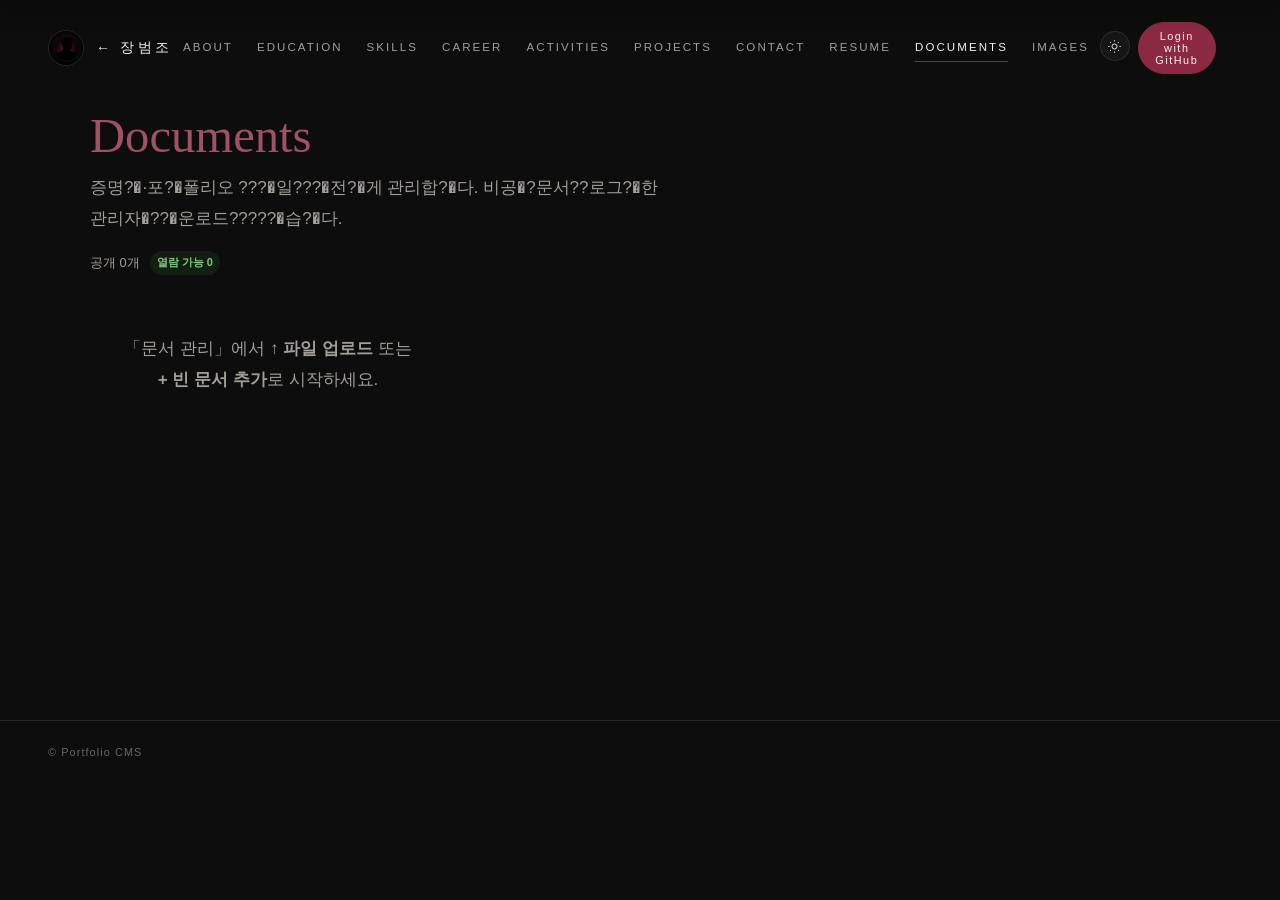
==== commit d5b7f13f: "새 포트폴리오 업로드" ====
--- a/pages/documents.html
+++ b/pages/documents.html
@@ -59,19 +59,19 @@
   <script src="../js/editor/store.js"></script>
   <script src="../js/editor/history.js"></script>
   <script src="../js/editor/autosave.js?v=20260723"></script>
-  <script src="../js/editor/draft.js"></script>
+  <script src="../js/editor/draft.js?v=20260806"></script>
   <script src="../js/cms/shared.js?v=20260730"></script>
   <script src="../js/cms/documents-access.js?v=20260730"></script>
   <script src="../js/cms/page-actions.js?v=20260723"></script>
   <script src="../js/editor/auth.js"></script>
-  <script src="../js/editor/github.js"></script>
-  <script src="../js/editor/upload.js"></script>
+  <script src="../js/editor/github.js?v=20260806"></script>
+  <script src="../js/editor/upload.js?v=20260806"></script>
   <script src="../js/editor/ui.js"></script>
-  <script src="../js/cms/github-panel.js"></script>
+  <script src="../js/cms/github-panel.js?v=20260806"></script>
   <script src="../js/cms/header.js"></script>
   <script src="../js/seo.js"></script>
   <script src="../js/theme.js?v=20260731"></script>
-  <script src="../js/editor/inline-editor.js?v=20260803"></script>
+  <script src="../js/editor/inline-editor.js?v=20260806"></script>
   <script src="../js/pages/documents.js?v=20260730"></script>
 </body>
 </html>
